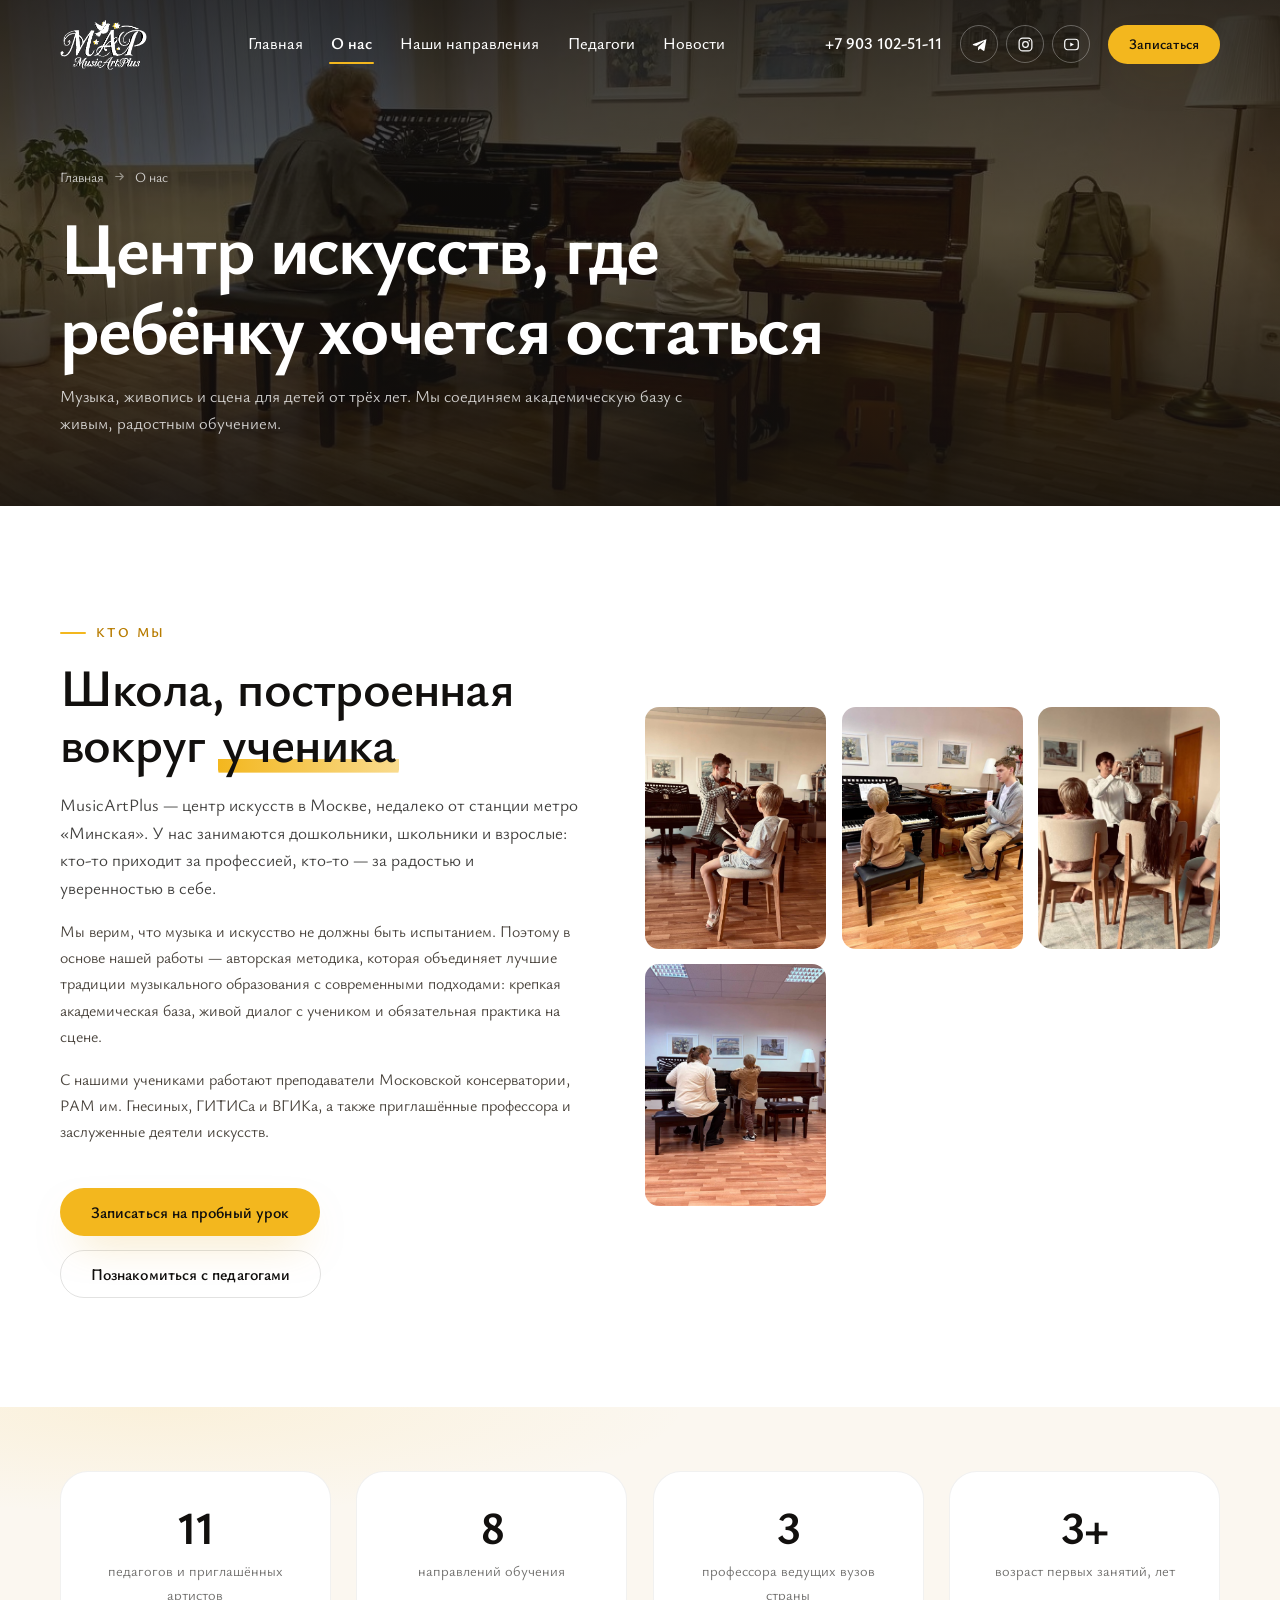
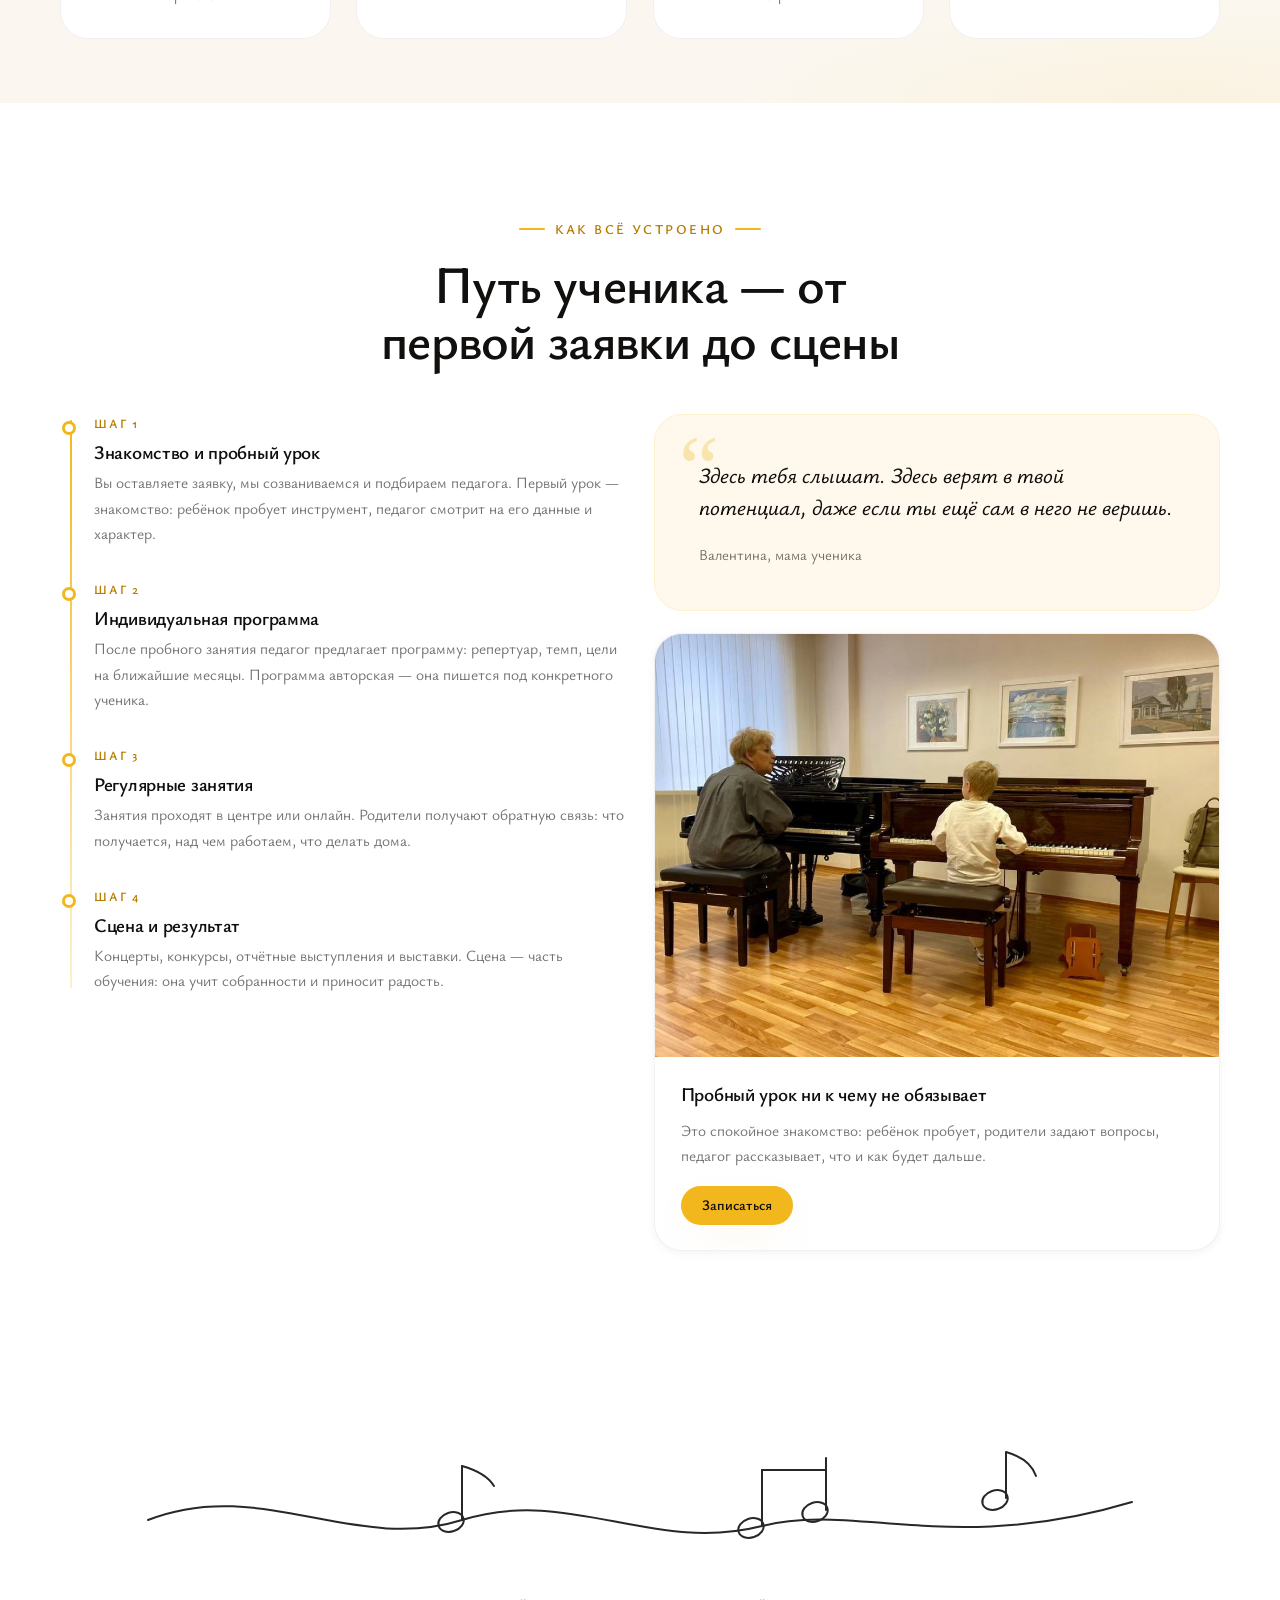
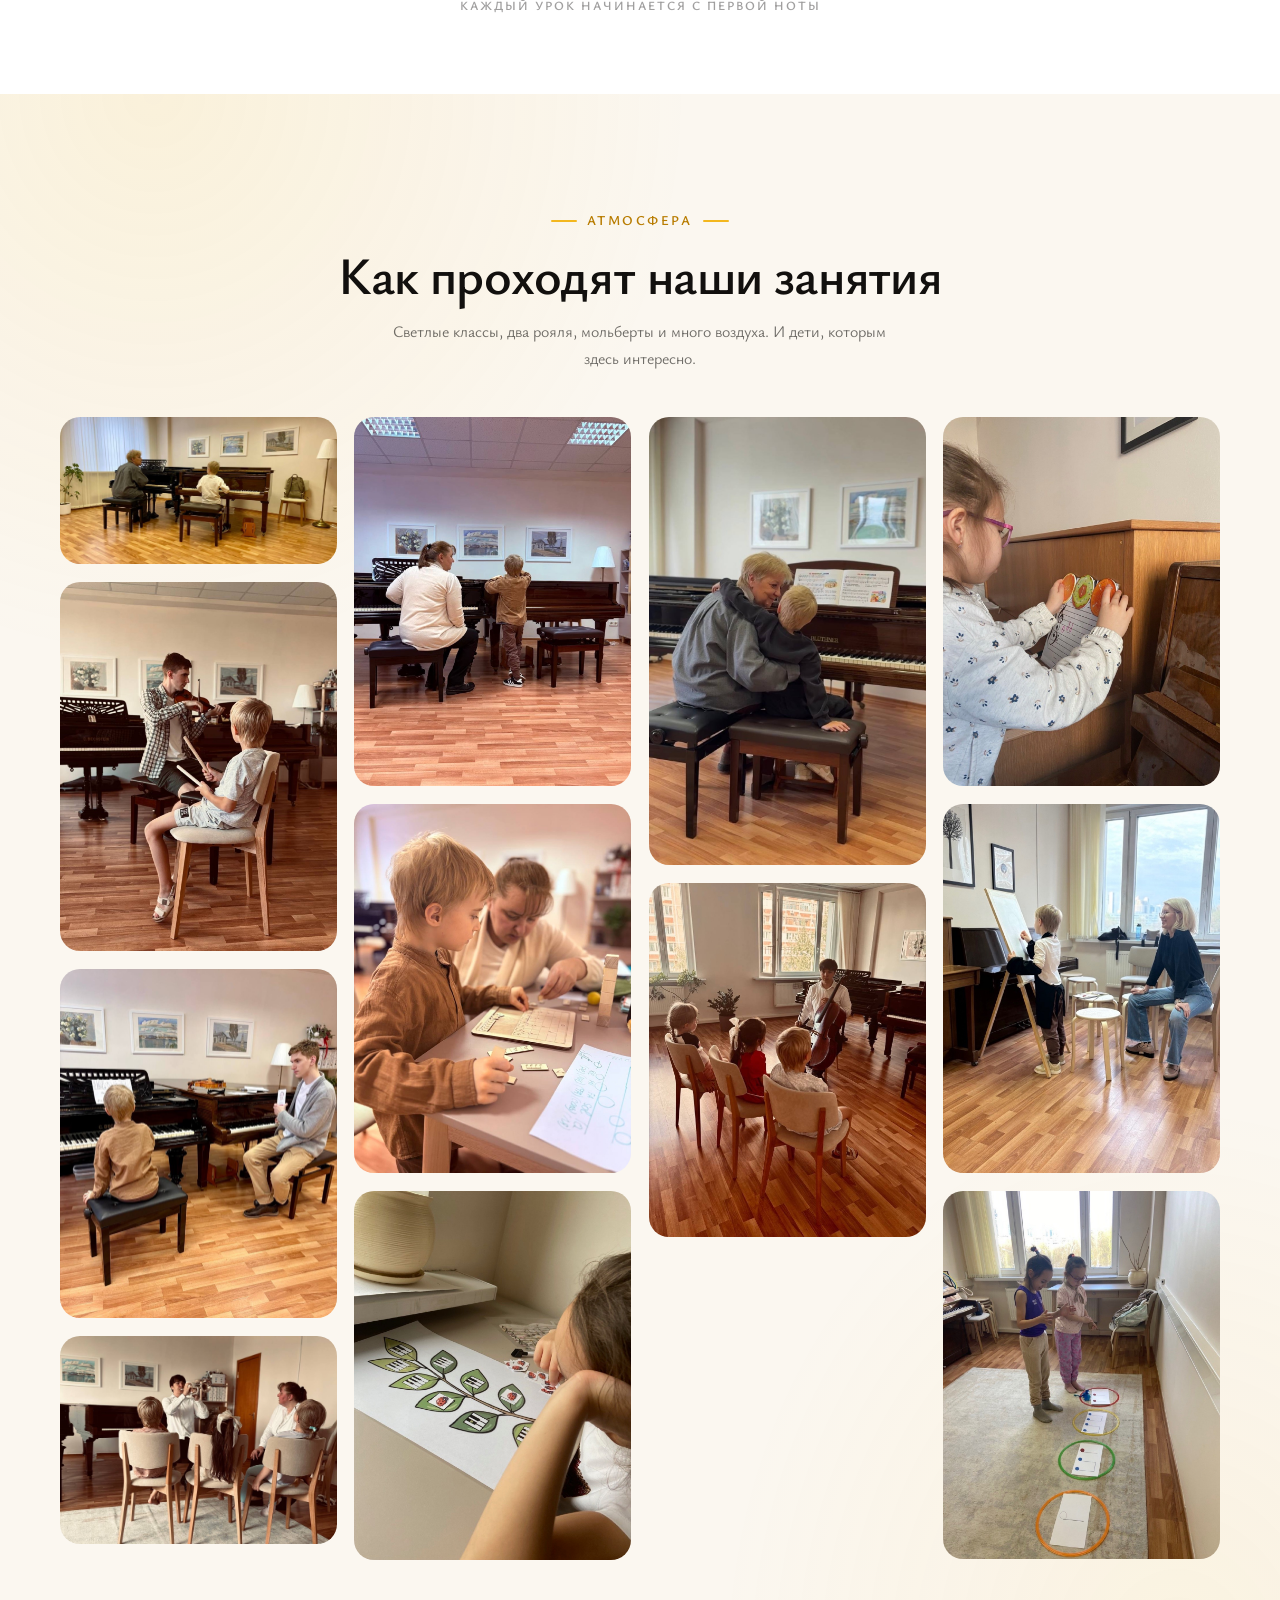
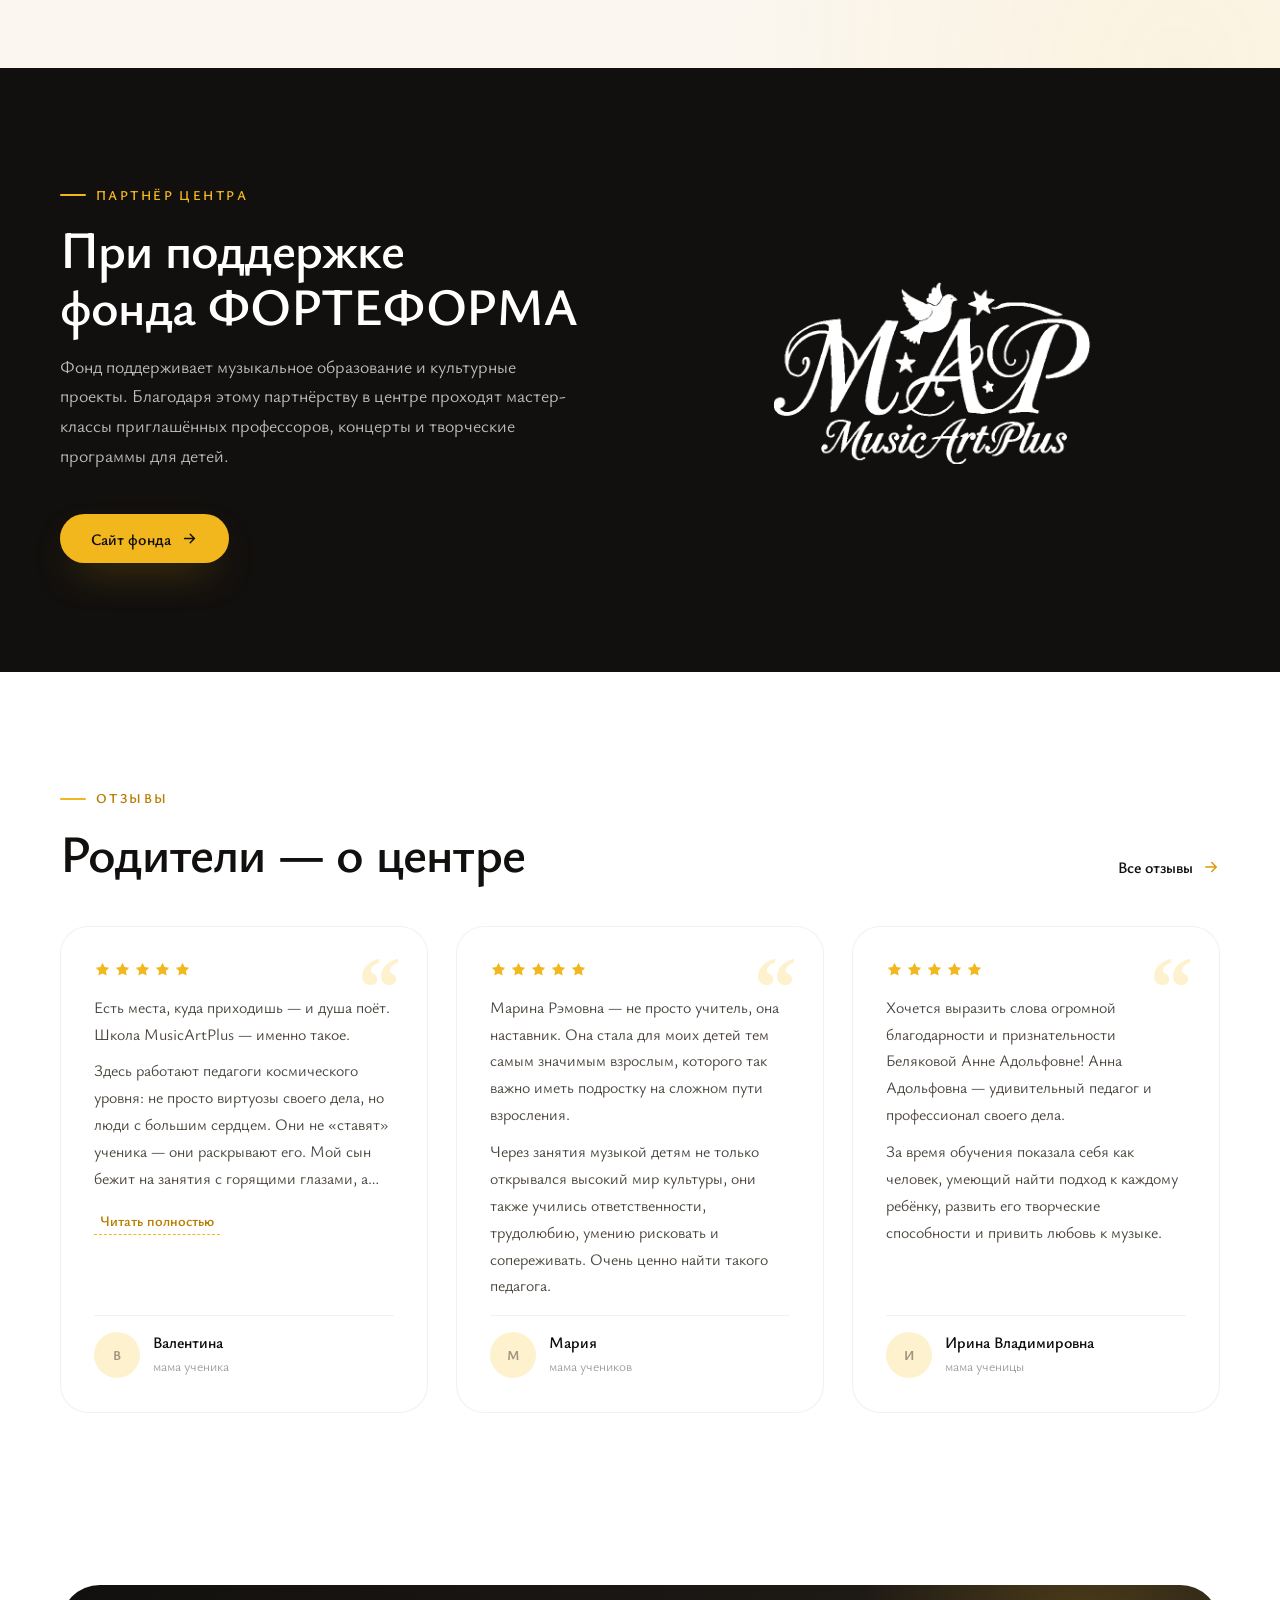
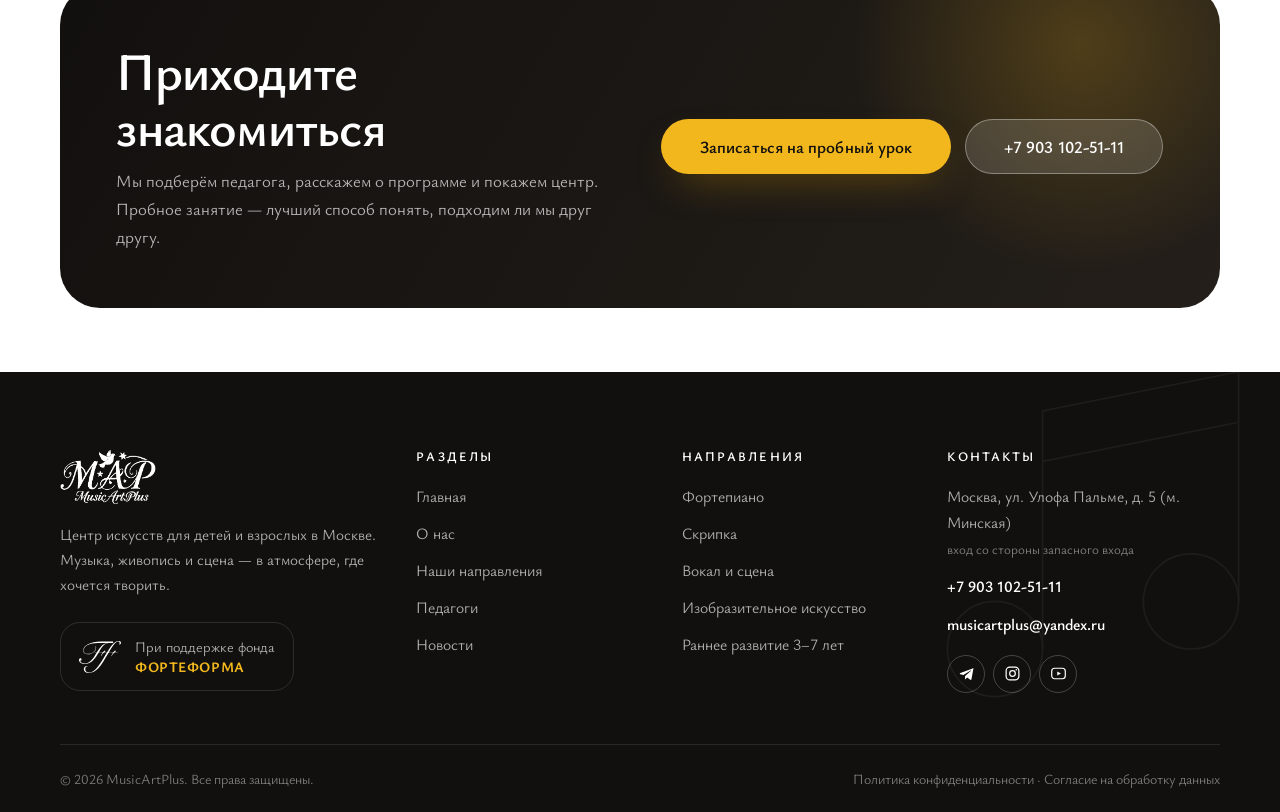
==== about.html @ 66430518 "Правки по замечаниям заказчика - телефон изменён на +7 903 102-51-11 - «школа» → «центр искусств» во" ====
<!DOCTYPE html>
<html lang="ru" class="no-js">
<head>
<script>document.documentElement.className="js"</script>
<meta charset="utf-8">
<meta name="viewport" content="width=device-width, initial-scale=1">
<title>О нас — центр искусств MusicArtPlus в Москве</title>
<meta name="description" content="О центре искусств MusicArtPlus: авторская методика, педагоги ведущих вузов, обучение музыке, живописи и актёрскому мастерству с 3 лет.">
<meta name="theme-color" content="#F3B71E">
<link rel="icon" href="assets/img/ui/favicon.png" type="image/png">
<meta property="og:type" content="website">
<meta property="og:title" content="О нас — центр искусств MusicArtPlus в Москве">
<meta property="og:description" content="О центре искусств MusicArtPlus: авторская методика, педагоги ведущих вузов, обучение музыке, живописи и актёрскому мастерству с 3 лет.">
<meta property="og:image" content="assets/img/ui/logo-color.png">
<meta property="og:locale" content="ru_RU">
<link rel="preconnect" href="https://fonts.googleapis.com">
<link rel="preconnect" href="https://fonts.gstatic.com" crossorigin>
<link href="https://fonts.googleapis.com/css2?family=Ysabeau:ital,wght@0,300..800;1,300..600&family=Ysabeau+SC:wght@500;600;700&display=swap" rel="stylesheet">
<link rel="stylesheet" href="assets/css/style.css">
</head>
<body data-page="about" data-hero="dark">
<div class="preloader" aria-hidden="true">
  <img src="assets/img/ui/logo-color.png" alt="">
  <span class="preloader__bar"></span>
</div>

<header class="header">
  <div class="container header__inner">
    <a class="logo" href="index.html" aria-label="MusicArtPlus — на главную">
      <img class="logo__dark" src="assets/img/ui/logo-color.png" alt="MusicArtPlus — центр искусств" width="176" height="103">
      <img class="logo__light" src="assets/img/ui/logo-white.png" alt="" aria-hidden="true" width="176" height="103">
    </a>
    <nav class="nav" aria-label="Основная навигация"><a class="nav__link" data-nav="home" href="index.html">Главная</a><a class="nav__link" data-nav="about" href="about.html">О нас</a><a class="nav__link" data-nav="directions" href="directions.html">Наши направления</a><a class="nav__link" data-nav="teachers" href="teachers.html">Педагоги</a><a class="nav__link" data-nav="news" href="news.html">Новости</a></nav>
    <div class="header__side">
      <a class="header__phone" href="tel:+79031025111">+7 903 102-51-11</a>
      <div class="socials "><a href="https://t.me/MusicArtPlus" target="_blank" rel="noopener" aria-label="Telegram"><svg viewBox="0 0 24 24" fill="currentColor" aria-hidden="true"><path d="M21.9 4.3 19 20.1c-.2 1-.8 1.2-1.6.8l-4.5-3.3-2.2 2.1c-.25.25-.45.45-.92.45l.33-4.66 8.3-7.5c.36-.32-.08-.5-.56-.18l-10.26 6.46-4.42-1.38c-.96-.3-.98-.96.2-1.42l17.28-6.66c.8-.3 1.5.18 1.24 1.5z"/></svg></a><a href="https://www.instagram.com/music_art_plus" target="_blank" rel="noopener" aria-label="Instagram"><svg viewBox="0 0 24 24" fill="none" stroke="currentColor" stroke-width="1.7" aria-hidden="true"><rect x="3" y="3" width="18" height="18" rx="5.2"/><circle cx="12" cy="12" r="4"/><circle cx="17.3" cy="6.7" r="1.15" fill="currentColor" stroke="none"/></svg></a><a href="https://rutube.ru/channel/76411207" target="_blank" rel="noopener" aria-label="Rutube"><svg viewBox="0 0 24 24" fill="none" stroke="currentColor" stroke-width="1.7" aria-hidden="true"><rect x="2.4" y="4.6" width="19.2" height="14.8" rx="4.2"/><path d="M10.2 9.1 15.4 12l-5.2 2.9z" fill="currentColor" stroke="none"/></svg></a></div>
      <a class="btn btn--gold btn--sm" data-crm="true" href="#">Записаться</a>
      <button class="burger" type="button" aria-label="Открыть меню" aria-expanded="false" aria-controls="mobile-menu">
        <span></span><span></span><span></span>
      </button>
    </div>
  </div>
</header>

<div class="mobile-menu" id="mobile-menu">
  <nav class="mobile-menu__nav" aria-label="Мобильная навигация"><a data-nav="home" href="index.html">Главная<svg viewBox="0 0 24 24" fill="none" stroke="currentColor" stroke-width="2" stroke-linecap="round" stroke-linejoin="round" aria-hidden="true"><path d="M5 12h14M13 6l6 6-6 6"/></svg></a><a data-nav="about" href="about.html">О нас<svg viewBox="0 0 24 24" fill="none" stroke="currentColor" stroke-width="2" stroke-linecap="round" stroke-linejoin="round" aria-hidden="true"><path d="M5 12h14M13 6l6 6-6 6"/></svg></a><a data-nav="directions" href="directions.html">Наши направления<svg viewBox="0 0 24 24" fill="none" stroke="currentColor" stroke-width="2" stroke-linecap="round" stroke-linejoin="round" aria-hidden="true"><path d="M5 12h14M13 6l6 6-6 6"/></svg></a><a data-nav="teachers" href="teachers.html">Педагоги<svg viewBox="0 0 24 24" fill="none" stroke="currentColor" stroke-width="2" stroke-linecap="round" stroke-linejoin="round" aria-hidden="true"><path d="M5 12h14M13 6l6 6-6 6"/></svg></a><a data-nav="news" href="news.html">Новости<svg viewBox="0 0 24 24" fill="none" stroke="currentColor" stroke-width="2" stroke-linecap="round" stroke-linejoin="round" aria-hidden="true"><path d="M5 12h14M13 6l6 6-6 6"/></svg></a></nav>
  <div class="mobile-menu__foot">
    <a class="btn btn--gold btn--block" data-crm="true" href="#">Записаться на пробный урок</a>
    <a class="header__phone" href="tel:+79031025111" style="font-size:22px;display:block">+7 903 102-51-11</a>
    <p class="muted" style="font-size:15px">Москва, ул. Улофа Пальме, д. 5 (м. Минская)</p>
    <div class="socials "><a href="https://t.me/MusicArtPlus" target="_blank" rel="noopener" aria-label="Telegram"><svg viewBox="0 0 24 24" fill="currentColor" aria-hidden="true"><path d="M21.9 4.3 19 20.1c-.2 1-.8 1.2-1.6.8l-4.5-3.3-2.2 2.1c-.25.25-.45.45-.92.45l.33-4.66 8.3-7.5c.36-.32-.08-.5-.56-.18l-10.26 6.46-4.42-1.38c-.96-.3-.98-.96.2-1.42l17.28-6.66c.8-.3 1.5.18 1.24 1.5z"/></svg></a><a href="https://www.instagram.com/music_art_plus" target="_blank" rel="noopener" aria-label="Instagram"><svg viewBox="0 0 24 24" fill="none" stroke="currentColor" stroke-width="1.7" aria-hidden="true"><rect x="3" y="3" width="18" height="18" rx="5.2"/><circle cx="12" cy="12" r="4"/><circle cx="17.3" cy="6.7" r="1.15" fill="currentColor" stroke="none"/></svg></a><a href="https://rutube.ru/channel/76411207" target="_blank" rel="noopener" aria-label="Rutube"><svg viewBox="0 0 24 24" fill="none" stroke="currentColor" stroke-width="1.7" aria-hidden="true"><rect x="2.4" y="4.6" width="19.2" height="14.8" rx="4.2"/><path d="M10.2 9.1 15.4 12l-5.2 2.9z" fill="currentColor" stroke="none"/></svg></a></div>
  </div>
</div>
<main><section class="page-hero page-hero--photo"><div class="page-hero__bg"><img src="assets/img/gallery/g07.jpg" alt="" loading="eager"></div><div class="container"><div class="page-hero__inner"><nav class="crumbs" aria-label="Хлебные крошки"><a href="index.html">Главная</a><svg viewBox="0 0 24 24" fill="none" stroke="currentColor" stroke-width="2" stroke-linecap="round" stroke-linejoin="round" aria-hidden="true"><path d="M5 12h14M13 6l6 6-6 6"/></svg><span>О нас</span></nav><h1>Центр искусств, где ребёнку хочется остаться</h1><p>Музыка, живопись и сцена для детей от трёх лет. Мы соединяем академическую базу с живым, радостным обучением.</p></div></div></section>

<section class="section">
  <div class="container">
    <div class="about-split">
      <div class="reveal reveal--left">
        <span class="eyebrow">Кто мы</span>
        <h2 class="h2">Школа, построенная вокруг <span class="brush">ученика</span></h2>
        <p class="lead" style="margin-top:20px">MusicArtPlus — центр искусств в Москве, недалеко от станции метро «Минская». У нас занимаются дошкольники, школьники и взрослые: кто-то приходит за профессией, кто-то — за радостью и уверенностью в себе.</p>
        <p style="margin-top:16px">Мы верим, что музыка и искусство не должны быть испытанием. Поэтому в основе нашей работы — авторская методика, которая объединяет лучшие традиции музыкального образования с современными подходами: крепкая академическая база, живой диалог с учеником и обязательная практика на сцене.</p>
        <p style="margin-top:16px">С нашими учениками работают преподаватели Московской консерватории, РАМ им. Гнесиных, ГИТИСа и ВГИКа, а также приглашённые профессора и заслуженные деятели искусств.</p>
        <div class="flex-center mt-l" style="justify-content:flex-start">
          <a class="btn btn--gold" data-crm="true" href="#">Записаться на пробный урок</a>
          <a class="btn btn--ghost" href="teachers.html">Познакомиться с педагогами</a>
        </div>
      </div>
      <div class="reveal reveal--right">
        <div class="gallery-strip"><figure><img src="assets/img/gallery/g11.jpg" alt="Занятия в MusicArtPlus" loading="lazy"></figure><figure><img src="assets/img/gallery/g02.jpg" alt="Занятия в MusicArtPlus" loading="lazy"></figure><figure><img src="assets/img/gallery/g15.jpg" alt="Занятия в MusicArtPlus" loading="lazy"></figure><figure><img src="assets/img/gallery/g04.jpg" alt="Занятия в MusicArtPlus" loading="lazy"></figure></div>
      </div>
    </div>
  </div>
</section>

<section class="section section--cream section--tight">
  <div class="container">
    <div class="stats"><div class="stat reveal" data-delay="0"><b>11</b><span class="stat__l">педагогов и приглашённых артистов</span></div><div class="stat reveal" data-delay="1"><b>8</b><span class="stat__l">направлений обучения</span></div><div class="stat reveal" data-delay="2"><b>3</b><span class="stat__l">профессора ведущих вузов страны</span></div><div class="stat reveal" data-delay="3"><b>3+</b><span class="stat__l">возраст первых занятий, лет</span></div></div>
  </div>
</section>

<section class="section">
  <div class="container">
    <div class="sec-head sec-head--center">
      <div class="sec-head__text">
        <span class="eyebrow">Как всё устроено</span>
        <h2 class="h2">Путь ученика — от первой заявки до сцены</h2>
      </div>
    </div>
    <div class="grid g-2" style="align-items:start">
      <div class="tl"><div class="tl__item reveal" data-delay="0"><div class="tl__year">Шаг 1</div><h4>Знакомство и пробный урок</h4><p>Вы оставляете заявку, мы созваниваемся и подбираем педагога. Первый урок — знакомство: ребёнок пробует инструмент, педагог смотрит на его данные и характер.</p></div><div class="tl__item reveal" data-delay="1"><div class="tl__year">Шаг 2</div><h4>Индивидуальная программа</h4><p>После пробного занятия педагог предлагает программу: репертуар, темп, цели на ближайшие месяцы. Программа авторская — она пишется под конкретного ученика.</p></div><div class="tl__item reveal" data-delay="2"><div class="tl__year">Шаг 3</div><h4>Регулярные занятия</h4><p>Занятия проходят в центре или онлайн. Родители получают обратную связь: что получается, над чем работаем, что делать дома.</p></div><div class="tl__item reveal" data-delay="3"><div class="tl__year">Шаг 4</div><h4>Сцена и результат</h4><p>Концерты, конкурсы, отчётные выступления и выставки. Сцена — часть обучения: она учит собранности и приносит радость.</p></div></div>
      <div class="reveal reveal--right">
        <div class="quote">
          <span class="quote__mark" aria-hidden="true">&ldquo;</span>
          <p>Здесь тебя слышат. Здесь верят в твой потенциал, даже если ты ещё сам в него не веришь.</p>
          <footer>Валентина, мама ученика</footer>
        </div>
        <div class="card" style="margin-top:22px">
          <div class="card__media" style="aspect-ratio:4/3">
            <img src="assets/img/gallery/g07.jpg" alt="Урок фортепиано" loading="lazy">
          </div>
          <div class="card__body">
            <h3 class="card__title">Пробный урок ни к чему не обязывает</h3>
            <p class="card__text">Это спокойное знакомство: ребёнок пробует, родители задают вопросы, педагог рассказывает, что и как будет дальше.</p>
            <div class="card__foot"><a class="btn btn--gold btn--sm" data-crm="true" href="#">Записаться</a></div>
          </div>
        </div>
      </div>
    </div>
  </div>
</section>


<div class="interlude">
  <div class="interlude__line draw draw--slow" aria-hidden="true">
    <svg viewBox="0 0 1000 140" preserveAspectRatio="xMidYMid meet">
      <path d="M8 84C120 40 214 118 322 84c108-34 190 34 300 6 92-24 190 30 370-24"/>
      <path d="M322 84V30"/>
      <ellipse cx="311" cy="86" rx="13" ry="9.5" transform="rotate(-18 311 86)"/>
      <path d="M322 30c14 4 26 10 32 20"/>
      <path d="M622 90V34"/>
      <ellipse cx="611" cy="92" rx="13" ry="9.5" transform="rotate(-18 611 92)"/>
      <path d="M686 74V22"/>
      <ellipse cx="675" cy="76" rx="13" ry="9.5" transform="rotate(-18 675 76)"/>
      <path d="M622 34h64"/>
      <path d="M866 62V16c14 4 26 12 30 24"/>
      <ellipse cx="855" cy="64" rx="13" ry="9.5" transform="rotate(-18 855 64)"/>
    </svg>
  </div>
  <p class="interlude__caption">каждый урок начинается с первой ноты</p>
</div>


<section class="section section--cream">
  <div class="container">
    <div class="sec-head sec-head--center">
      <div class="sec-head__text">
        <span class="eyebrow">Атмосфера</span>
        <h2 class="h2">Как проходят наши занятия</h2>
        <p class="sec-head__desc">Светлые классы, два рояля, мольберты и много воздуха. И дети, которым здесь интересно.</p>
      </div>
    </div>
    <div class="reveal"><div class="gallery"><figure><img src="assets/img/gallery/g07.jpg" alt="Занятия в MusicArtPlus" loading="lazy"></figure><figure><img src="assets/img/gallery/g11.jpg" alt="Занятия в MusicArtPlus" loading="lazy"></figure><figure><img src="assets/img/gallery/g02.jpg" alt="Занятия в MusicArtPlus" loading="lazy"></figure><figure><img src="assets/img/gallery/g15.jpg" alt="Занятия в MusicArtPlus" loading="lazy"></figure><figure><img src="assets/img/gallery/g04.jpg" alt="Занятия в MusicArtPlus" loading="lazy"></figure><figure><img src="assets/img/gallery/g03.jpg" alt="Занятия в MusicArtPlus" loading="lazy"></figure><figure><img src="assets/img/gallery/g09.jpg" alt="Занятия в MusicArtPlus" loading="lazy"></figure><figure><img src="assets/img/gallery/g01.jpg" alt="Занятия в MusicArtPlus" loading="lazy"></figure><figure><img src="assets/img/gallery/g12.jpg" alt="Занятия в MusicArtPlus" loading="lazy"></figure><figure><img src="assets/img/gallery/g14.jpg" alt="Занятия в MusicArtPlus" loading="lazy"></figure><figure><img src="assets/img/gallery/g17.jpg" alt="Занятия в MusicArtPlus" loading="lazy"></figure><figure><img src="assets/img/gallery/g19.jpg" alt="Занятия в MusicArtPlus" loading="lazy"></figure></div></div>
  </div>
</section>

<section class="section section--ink">
  <div class="container">
    <div class="about-split">
      <div class="reveal reveal--left">
        <span class="eyebrow" style="color:var(--gold)">Партнёр центра</span>
        <h2 class="h2">При поддержке фонда ФОРТЕФОРМА</h2>
        <p style="margin-top:18px;font-size:18px;line-height:1.65">Фонд поддерживает музыкальное образование и культурные проекты. Благодаря этому партнёрству в центре проходят мастер-классы приглашённых профессоров, концерты и творческие программы для детей.</p>
        <div class="flex-center mt-l" style="justify-content:flex-start">
          <a class="btn btn--gold" href="https://forteforma.ru/" target="_blank" rel="noopener">Сайт фонда<svg class="btn__ico" viewBox="0 0 24 24" fill="none" stroke="currentColor" stroke-width="2" stroke-linecap="round" stroke-linejoin="round" aria-hidden="true"><path d="M5 12h14M13 6l6 6-6 6"/></svg></a>
        </div>
      </div>
      <div class="reveal reveal--right" style="display:grid;place-items:center">
        <img src="assets/img/ui/logo-white.png" alt="MusicArtPlus" style="max-width:320px;width:70%" loading="lazy">
      </div>
    </div>
  </div>
</section>

<section class="section">
  <div class="container">
    <div class="sec-head">
      <div class="sec-head__text">
        <span class="eyebrow">Отзывы</span>
        <h2 class="h2">Родители — о центре</h2>
      </div>
      <a class="link-arrow" href="teachers.html">Все отзывы<svg viewBox="0 0 24 24" fill="none" stroke="currentColor" stroke-width="2" stroke-linecap="round" stroke-linejoin="round" aria-hidden="true"><path d="M5 12h14M13 6l6 6-6 6"/></svg></a>
    </div>
    <div class="grid g-3"><article class="review reveal review--clamped" data-delay="0"><span class="review__quote" aria-hidden="true">&ldquo;</span><div class="review__stars" aria-label="Оценка 5 из 5"><svg viewBox="0 0 24 24" aria-hidden="true"><path d="M12 2.6l2.92 6.02 6.58.92-4.78 4.6 1.16 6.5L12 17.5l-5.88 3.14 1.16-6.5-4.78-4.6 6.58-.92z"/></svg><svg viewBox="0 0 24 24" aria-hidden="true"><path d="M12 2.6l2.92 6.02 6.58.92-4.78 4.6 1.16 6.5L12 17.5l-5.88 3.14 1.16-6.5-4.78-4.6 6.58-.92z"/></svg><svg viewBox="0 0 24 24" aria-hidden="true"><path d="M12 2.6l2.92 6.02 6.58.92-4.78 4.6 1.16 6.5L12 17.5l-5.88 3.14 1.16-6.5-4.78-4.6 6.58-.92z"/></svg><svg viewBox="0 0 24 24" aria-hidden="true"><path d="M12 2.6l2.92 6.02 6.58.92-4.78 4.6 1.16 6.5L12 17.5l-5.88 3.14 1.16-6.5-4.78-4.6 6.58-.92z"/></svg><svg viewBox="0 0 24 24" aria-hidden="true"><path d="M12 2.6l2.92 6.02 6.58.92-4.78 4.6 1.16 6.5L12 17.5l-5.88 3.14 1.16-6.5-4.78-4.6 6.58-.92z"/></svg></div><div class="review__text"><p>Есть места, куда приходишь — и душа поёт. Школа MusicArtPlus — именно такое.</p><p>Здесь работают педагоги космического уровня: не просто виртуозы своего дела, но люди с большим сердцем. Они не «ставят» ученика — они раскрывают его. Мой сын бежит на занятия с горящими глазами, а возвращается — с новой искрой во взгляде.</p><p>Это настоящая школа мечты. Где каждый ребёнок находит свою мелодию и гармонию с собой, а каждый родитель обретает спокойствие: «Мой ребёнок в надёжных руках». Спасибо вам за ваш труд!</p></div><button class="review__more" type="button">Читать полностью</button><div class="review__author"><span class="review__ava">В</span><div><b>Валентина</b><span>мама ученика</span></div></div></article><article class="review reveal" data-delay="1"><span class="review__quote" aria-hidden="true">&ldquo;</span><div class="review__stars" aria-label="Оценка 5 из 5"><svg viewBox="0 0 24 24" aria-hidden="true"><path d="M12 2.6l2.92 6.02 6.58.92-4.78 4.6 1.16 6.5L12 17.5l-5.88 3.14 1.16-6.5-4.78-4.6 6.58-.92z"/></svg><svg viewBox="0 0 24 24" aria-hidden="true"><path d="M12 2.6l2.92 6.02 6.58.92-4.78 4.6 1.16 6.5L12 17.5l-5.88 3.14 1.16-6.5-4.78-4.6 6.58-.92z"/></svg><svg viewBox="0 0 24 24" aria-hidden="true"><path d="M12 2.6l2.92 6.02 6.58.92-4.78 4.6 1.16 6.5L12 17.5l-5.88 3.14 1.16-6.5-4.78-4.6 6.58-.92z"/></svg><svg viewBox="0 0 24 24" aria-hidden="true"><path d="M12 2.6l2.92 6.02 6.58.92-4.78 4.6 1.16 6.5L12 17.5l-5.88 3.14 1.16-6.5-4.78-4.6 6.58-.92z"/></svg><svg viewBox="0 0 24 24" aria-hidden="true"><path d="M12 2.6l2.92 6.02 6.58.92-4.78 4.6 1.16 6.5L12 17.5l-5.88 3.14 1.16-6.5-4.78-4.6 6.58-.92z"/></svg></div><div class="review__text"><p>Марина Рэмовна — не просто учитель, она наставник. Она стала для моих детей тем самым значимым взрослым, которого так важно иметь подростку на сложном пути взросления.</p><p>Через занятия музыкой детям не только открывался высокий мир культуры, они также учились ответственности, трудолюбию, умению рисковать и сопереживать. Очень ценно найти такого педагога.</p></div><div class="review__author"><span class="review__ava">М</span><div><b>Мария</b><span>мама учеников</span></div></div></article><article class="review reveal" data-delay="2"><span class="review__quote" aria-hidden="true">&ldquo;</span><div class="review__stars" aria-label="Оценка 5 из 5"><svg viewBox="0 0 24 24" aria-hidden="true"><path d="M12 2.6l2.92 6.02 6.58.92-4.78 4.6 1.16 6.5L12 17.5l-5.88 3.14 1.16-6.5-4.78-4.6 6.58-.92z"/></svg><svg viewBox="0 0 24 24" aria-hidden="true"><path d="M12 2.6l2.92 6.02 6.58.92-4.78 4.6 1.16 6.5L12 17.5l-5.88 3.14 1.16-6.5-4.78-4.6 6.58-.92z"/></svg><svg viewBox="0 0 24 24" aria-hidden="true"><path d="M12 2.6l2.92 6.02 6.58.92-4.78 4.6 1.16 6.5L12 17.5l-5.88 3.14 1.16-6.5-4.78-4.6 6.58-.92z"/></svg><svg viewBox="0 0 24 24" aria-hidden="true"><path d="M12 2.6l2.92 6.02 6.58.92-4.78 4.6 1.16 6.5L12 17.5l-5.88 3.14 1.16-6.5-4.78-4.6 6.58-.92z"/></svg><svg viewBox="0 0 24 24" aria-hidden="true"><path d="M12 2.6l2.92 6.02 6.58.92-4.78 4.6 1.16 6.5L12 17.5l-5.88 3.14 1.16-6.5-4.78-4.6 6.58-.92z"/></svg></div><div class="review__text"><p>Хочется выразить слова огромной благодарности и признательности Беляковой Анне Адольфовне! Анна Адольфовна — удивительный педагог и профессионал своего дела.</p><p>За время обучения показала себя как человек, умеющий найти подход к каждому ребёнку, развить его творческие способности и привить любовь к музыке.</p></div><div class="review__author"><span class="review__ava">И</span><div><b>Ирина Владимировна</b><span>мама ученицы</span></div></div></article></div>
  </div>
</section>


<section class="section section--tight">
  <div class="container">
    <div class="cta-band reveal reveal--scale">
      <span class="cta-band__glow" aria-hidden="true"></span>
      <div>
        <h2 class="h2">Приходите знакомиться</h2>
        <p>Мы подберём педагога, расскажем о программе и покажем центр. Пробное занятие — лучший способ понять, подходим ли мы друг другу.</p>
      </div>
      <div class="cta-band__actions">
        <a class="btn btn--gold btn--lg" data-crm="true" href="#">Записаться на пробный урок</a>
        <a class="btn btn--light btn--lg" href="tel:+79031025111">+7 903 102-51-11</a>
      </div>
    </div>
  </div>
</section></main>
<footer class="footer">
  <div class="footer__deco" aria-hidden="true">
    <svg viewBox="0 0 300 300"><circle cx="60" cy="230" r="34"/><circle cx="200" cy="196" r="34"/><path d="M94 230V60l140-28v164"/><path d="M94 96l140-28"/></svg>
  </div>
  <div class="container">
    <div class="footer__grid">
      <div>
        <img class="footer__logo" src="assets/img/ui/logo-white.png" alt="MusicArtPlus" width="176" height="103">
        <p>Центр искусств для детей и взрослых в Москве. Музыка, живопись и сцена — в атмосфере, где хочется творить.</p>
        <a class="footer__fund" href="https://forteforma.ru/" target="_blank" rel="noopener">
          <img src="assets/img/ui/forteforma.svg" alt="Фонд ФОРТЕФОРМА" width="45" height="34">
          <span>При поддержке фонда <b>ФОРТЕФОРМА</b></span>
        </a>
      </div>
      <div>
        <h4>Разделы</h4>
        <div class="footer__links">
          <a href="index.html">Главная</a>
          <a href="about.html">О нас</a>
          <a href="directions.html">Наши направления</a>
          <a href="teachers.html">Педагоги</a>
          <a href="news.html">Новости</a>
        </div>
      </div>
      <div>
        <h4>Направления</h4>
        <div class="footer__links">
          <a href="directions.html#dir-piano">Фортепиано</a>
          <a href="directions.html#dir-violin">Скрипка</a>
          <a href="directions.html#dir-vocal">Вокал и сцена</a>
          <a href="directions.html#dir-art">Изобразительное искусство</a>
          <a href="directions.html#dir-early">Раннее развитие 3–7 лет</a>
        </div>
      </div>
      <div>
        <h4>Контакты</h4>
        <div class="footer__contact">
          <span>Москва, ул. Улофа Пальме, д. 5 (м. Минская)<br><small style="opacity:.7">вход со стороны запасного входа</small></span>
          <a href="tel:+79031025111">+7 903 102-51-11</a>
          <a href="mailto:musicartplus@yandex.ru">musicartplus@yandex.ru</a>
        </div>
        <div style="margin-top:18px"><div class="socials socials--footer"><a href="https://t.me/MusicArtPlus" target="_blank" rel="noopener" aria-label="Telegram"><svg viewBox="0 0 24 24" fill="currentColor" aria-hidden="true"><path d="M21.9 4.3 19 20.1c-.2 1-.8 1.2-1.6.8l-4.5-3.3-2.2 2.1c-.25.25-.45.45-.92.45l.33-4.66 8.3-7.5c.36-.32-.08-.5-.56-.18l-10.26 6.46-4.42-1.38c-.96-.3-.98-.96.2-1.42l17.28-6.66c.8-.3 1.5.18 1.24 1.5z"/></svg></a><a href="https://www.instagram.com/music_art_plus" target="_blank" rel="noopener" aria-label="Instagram"><svg viewBox="0 0 24 24" fill="none" stroke="currentColor" stroke-width="1.7" aria-hidden="true"><rect x="3" y="3" width="18" height="18" rx="5.2"/><circle cx="12" cy="12" r="4"/><circle cx="17.3" cy="6.7" r="1.15" fill="currentColor" stroke="none"/></svg></a><a href="https://rutube.ru/channel/76411207" target="_blank" rel="noopener" aria-label="Rutube"><svg viewBox="0 0 24 24" fill="none" stroke="currentColor" stroke-width="1.7" aria-hidden="true"><rect x="2.4" y="4.6" width="19.2" height="14.8" rx="4.2"/><path d="M10.2 9.1 15.4 12l-5.2 2.9z" fill="currentColor" stroke="none"/></svg></a></div></div>
      </div>
    </div>
    <div class="footer__bottom">
      <span>© <span data-year>2026</span> MusicArtPlus. Все права защищены.</span>
      <span><a href="#">Политика конфиденциальности</a> · <a href="#">Согласие на обработку данных</a></span>
    </div>
  </div>
</footer>

<a class="btn btn--gold fab" data-crm="true" href="#">Записаться на пробный урок</a>

<div class="modal" id="booking-modal" role="dialog" aria-modal="true" aria-labelledby="bk-title">
  <div class="modal__backdrop"></div>
  <div class="modal__box modal__box--form">
    <button class="modal__close" type="button" data-close aria-label="Закрыть"><svg viewBox="0 0 24 24" fill="none" stroke="currentColor" stroke-width="2" stroke-linecap="round" aria-hidden="true"><path d="M5 5l14 14M19 5L5 19"/></svg></button>
    <div class="bk">
      <aside class="bk__aside">
        <img src="assets/img/ui/logo-color.png" alt="MusicArtPlus">
        <h4>Первый урок — чтобы просто попробовать</h4>
        <p>Знакомство с педагогом и инструментом. Ни к чему не обязывает.</p>
        <ul class="about-list">
          <li><span class="tick"><svg viewBox="0 0 24 24" aria-hidden="true"><path d="M4 12.6l5.2 5.2L20 6.6"/></svg></span><span>Подберём педагога под возраст и характер</span></li>
          <li><span class="tick"><svg viewBox="0 0 24 24" aria-hidden="true"><path d="M4 12.6l5.2 5.2L20 6.6"/></svg></span><span>Заниматься можно на инструментах центра</span></li>
          <li><span class="tick"><svg viewBox="0 0 24 24" aria-hidden="true"><path d="M4 12.6l5.2 5.2L20 6.6"/></svg></span><span>Очно у метро Минская или онлайн</span></li>
        </ul>
        <div class="bk__phone">
          <span>Или позвоните</span>
          <a href="tel:+79031025111">+7 903 102-51-11</a>
        </div>
      </aside>
      <div class="bk__main">
        <h3 class="bk__title" id="bk-title">Записаться на пробный урок</h3>
        <p class="bk__sub">Заполните два поля — остальное уточним по телефону.</p>

        <div class="bk__ctx" data-bk-ctx>
          <img alt="" data-bk-photo>
          <div><span data-bk-label>Педагог</span><b data-bk-name></b></div>
        </div>

        <form class="form" data-form id="form-booking" novalidate>
          <input type="hidden" name="teacher" data-bk-input>
          <div class="field">
            <label for="bk-name">Как вас зовут</label>
            <input id="bk-name" name="name" type="text" placeholder="Имя" required autocomplete="name">
            <span class="field__err">Пожалуйста, укажите имя</span>
          </div>
          <div class="field">
            <label for="bk-tel">Телефон</label>
            <input id="bk-tel" name="phone" type="tel" placeholder="+7 (___) ___-__-__" required autocomplete="tel">
            <span class="field__err">Укажите телефон полностью</span>
          </div>
          <div class="field">
            <label for="bk-dir">Направление</label>
            <select id="bk-dir" name="direction" data-bk-dir><option value="Фортепиано">Фортепиано</option><option value="Скрипка">Скрипка</option><option value="Труба и духовые">Труба и духовые</option><option value="Вокал и сценическая речь">Вокал и сценическая речь</option><option value="Актёрское мастерство">Актёрское мастерство</option><option value="Изобразительное искусство">Изобразительное искусство</option><option value="Сольфеджио и теория музыки">Сольфеджио и теория музыки</option><option value="Раннее музыкальное развитие (3–7 лет)">Раннее музыкальное развитие (3–7 лет)</option><option value="Подготовка к поступлению">Подготовка к поступлению</option><option value="Ещё не выбрали — подскажите">Ещё не выбрали — подскажите</option></select>
          </div>
          <label class="check">
            <input type="checkbox" required>
            <span>Я согласен(-на) на обработку персональных данных и принимаю <a href="#">политику конфиденциальности</a></span>
          </label>
          <button class="btn btn--gold btn--block btn--lg" type="submit" data-label="Отправить заявку">Отправить заявку</button>
          <div class="form__ok">Спасибо! Заявка принята — мы перезвоним в ближайшее рабочее время.</div>
          <p class="form__note">Или выберите время сами в системе «Мой класс» —
            <a data-bk-crm href="#" target="_blank" rel="noopener" style="color:var(--gold-dark);font-weight:600">открыть расписание</a></p>
        </form>
      </div>
    </div>
  </div>
</div>

<div class="modal" id="teacher-modal" role="dialog" aria-modal="true" aria-label="Карточка педагога">
  <div class="modal__backdrop"></div>
  <div class="modal__box">
    <button class="modal__close" type="button" data-close aria-label="Закрыть"><svg viewBox="0 0 24 24" fill="none" stroke="currentColor" stroke-width="2" stroke-linecap="round" aria-hidden="true"><path d="M5 5l14 14M19 5L5 19"/></svg></button>
    <div data-teacher-slot></div>
  </div>
</div>

<div class="modal" id="video-modal" role="dialog" aria-modal="true" aria-label="Видео">
  <div class="modal__backdrop"></div>
  <div class="modal__box modal__box--video">
    <button class="modal__close" type="button" data-close aria-label="Закрыть"><svg viewBox="0 0 24 24" fill="none" stroke="currentColor" stroke-width="2" stroke-linecap="round" aria-hidden="true"><path d="M5 5l14 14M19 5L5 19"/></svg></button>
    <div class="modal__video"></div>
    <div class="v-foot" style="display:none"></div>
  </div>
</div>

<script src="assets/js/main.js" defer></script>
</body>
</html>
---- assets/css/style.css ----
/* ============================================================
   MusicArtPlus — основной стиль
   Палитра: белое пространство + рассветный жёлтый + дозированный чёрный
   Шрифт: Ysabeau
   ============================================================ */

/* ---------- 1. Переменные ---------- */
:root{
  /* цвет */
  --white:#ffffff;
  --cream:#FBF7F0;
  --cream-2:#F6F1E8;
  --ink:#12100E;
  --ink-80:rgba(18,16,14,.80);
  --ink-60:rgba(18,16,14,.60);
  --ink-40:rgba(18,16,14,.40);
  --ink-12:rgba(18,16,14,.12);
  --ink-06:rgba(18,16,14,.06);
  --body:#4A443D;

  --gold:#F3B71E;          /* солнце на рассвете */
  --gold-deep:#DC9A05;
  --gold-dark:#B87C00;
  --gold-soft:#FDF1CE;
  --gold-mist:#FEF9EC;

  /* типографика */
  --font:"Ysabeau","Segoe UI",system-ui,-apple-system,sans-serif;
  --font-sc:"Ysabeau SC","Ysabeau",system-ui,sans-serif;

  /* сетка */
  --container:1240px;
  --gutter:clamp(20px,4vw,40px);
  --section-y:clamp(64px,8.5vw,124px);

  /* форма */
  --r-xs:10px;
  --r-sm:14px;
  --r-md:20px;
  --r-lg:28px;
  --r-xl:40px;

  /* тень */
  --sh-1:0 2px 10px rgba(18,16,14,.05);
  --sh-2:0 14px 40px -18px rgba(18,16,14,.22);
  --sh-3:0 30px 70px -30px rgba(18,16,14,.30);
  --sh-gold:0 18px 40px -18px rgba(220,154,5,.55);

  /* движение */
  --e:cubic-bezier(.22,.61,.36,1);
  --e-out:cubic-bezier(.16,1,.3,1);

  --header-h:88px;
}

/* ---------- 2. Сброс ---------- */
*,*::before,*::after{box-sizing:border-box}
*{
  -webkit-font-feature-settings:"lnum";
  -moz-font-feature-settings:"lnum";
  font-feature-settings:"lnum";
}
html{-webkit-text-size-adjust:100%;overflow-x:hidden;scroll-behavior:smooth;scroll-padding-top:calc(var(--header-h) + 16px)}
body{
  margin:0;
  font-family:var(--font);
  font-size:clamp(16px,1.05vw,17.5px);
  line-height:1.65;
  font-weight:400;
  color:var(--body);
  background:var(--white);
  -webkit-font-smoothing:antialiased;
  overflow-x:hidden;
}
img,svg,video{max-width:100%;display:block}
img,video{height:auto}
a{color:inherit;text-decoration:none}
button{font:inherit;color:inherit;background:none;border:0;cursor:pointer}
input,textarea,select{font:inherit;color:inherit}
ul,ol{margin:0;padding:0;list-style:none}
h1,h2,h3,h4,h5,p,figure,blockquote{margin:0}
:focus-visible{outline:2px solid var(--gold-deep);outline-offset:3px;border-radius:4px}
::selection{background:var(--gold);color:var(--ink)}

/* ---------- 3. Типографика ---------- */
h1,h2,h3,h4,.h1,.h2,.h3,.h4{
  font-family:var(--font);
  color:var(--ink);
  font-weight:600;
  line-height:1.08;
  letter-spacing:-.015em;
}
.h1,h1,.h2,h2,.h3,h3,.h4,h4{text-wrap:balance}
.lead,.sec-head__desc,.card__text,.teacher__desc{text-wrap:pretty}
.h1,h1{font-size:clamp(38px,6.2vw,74px);font-weight:700;letter-spacing:-.028em}
.h2,h2{font-size:clamp(30px,4.1vw,54px)}
.h3,h3{font-size:clamp(22px,2.3vw,30px);line-height:1.18}
.h4,h4{font-size:clamp(18px,1.5vw,21px);line-height:1.25}
.lead{font-size:clamp(17px,1.35vw,20px);line-height:1.6;color:var(--ink-80)}
.muted{color:var(--ink-60)}
strong,b{font-weight:600;color:var(--ink)}
.gold-text{color:var(--gold-deep)}

/* подчёркивание «росчерком» */
/* акцентная фраза: золотой цвет и тонкое подчёркивание, без маркера */
.accent{
  color:var(--gold-dark);
  text-decoration:underline;
  text-decoration-color:rgba(243,183,30,.55);
  text-decoration-thickness:2px;
  text-underline-offset:.16em;
  text-decoration-skip-ink:auto;
}
/* старый маркер оставлен для внутренних страниц */
.brush{
  display:inline;
  background-image:linear-gradient(90deg,var(--gold) 0%,rgba(243,183,30,.5) 100%);
  background-repeat:no-repeat;background-position:0 92%;
  padding-inline:.08em;border-radius:.14em;background-size:100% .26em;
  -webkit-box-decoration-break:clone;box-decoration-break:clone;
  transition:background-size .9s var(--e-out) .15s;
}
.js .brush{background-size:0 .26em}
.is-visible .brush,.brush.is-visible{background-size:100% .26em}

/* ---------- 4. Раскладка ---------- */
.container{width:100%;max-width:var(--container);margin-inline:auto;padding-inline:var(--gutter)}
.container--wide{max-width:1420px}
.container--narrow{max-width:880px}
.section{padding-block:var(--section-y);position:relative;overflow:hidden}
.section--cream{background:var(--cream)}
.section--mist{background:var(--gold-mist)}
.section--tight{padding-block:clamp(46px,5vw,72px)}
.section--ink{background:var(--ink);color:rgba(255,255,255,.72)}
.section--ink h2,.section--ink h3,.section--ink .h2,.section--ink .h3{color:#fff}
.section--ink strong,.section--ink b,.cta-band strong,.cta-band b,
.hero strong,.hero b,.page-hero--photo strong,.page-hero--photo b{color:#fff}

.grid{display:grid;gap:clamp(18px,2.2vw,30px)}
.g-2{grid-template-columns:repeat(2,1fr)}
.g-3{grid-template-columns:repeat(3,1fr)}
.g-4{grid-template-columns:repeat(4,1fr)}

/* шапка секции */
.sec-head{display:flex;align-items:flex-end;justify-content:space-between;gap:32px;margin-bottom:clamp(30px,3.6vw,54px)}
.sec-head__text{max-width:660px}
.sec-head--center{flex-direction:column;align-items:center;text-align:center}
.sec-head--center .sec-head__text{max-width:720px}

.eyebrow{
  display:inline-flex;align-items:center;gap:10px;
  font-family:var(--font-sc);font-size:13.5px;font-weight:600;
  letter-spacing:.18em;text-transform:uppercase;color:var(--gold-dark);
  margin-bottom:14px;
}
.eyebrow::before{content:"";width:26px;height:2px;background:var(--gold);border-radius:2px}
.sec-head--center .eyebrow::after{content:"";width:26px;height:2px;background:var(--gold);border-radius:2px}
.sec-head__desc{margin-top:16px;font-size:clamp(16px,1.2vw,18.5px);color:var(--ink-60);max-width:600px}
.sec-head--center .sec-head__desc{margin-inline:auto}

/* ---------- 5. Кнопки ---------- */
.btn{
  --btn-bg:var(--gold);--btn-fg:var(--ink);
  position:relative;display:inline-flex;align-items:center;justify-content:center;gap:10px;
  padding:15px 30px;border-radius:100px;
  font-weight:600;font-size:16px;letter-spacing:.005em;line-height:1;
  background:var(--btn-bg);color:var(--btn-fg);
  border:1.5px solid transparent;
  transition:transform .35s var(--e),box-shadow .35s var(--e),background .3s var(--e),color .3s var(--e),border-color .3s var(--e);
  will-change:transform;white-space:nowrap;
}
.btn:hover{transform:translateY(-2px)}
.btn:active{transform:translateY(0)}
.btn--gold{box-shadow:var(--sh-gold)}
.btn--gold:hover{background:var(--gold-deep);box-shadow:0 22px 46px -18px rgba(220,154,5,.7)}
.btn--dark{background:var(--ink);color:#fff;box-shadow:var(--sh-2)}
.btn--dark:hover{background:#2a2521}
.btn--ghost{background:transparent;color:var(--ink);border-color:var(--ink-12)}
.btn--ghost:hover{border-color:var(--ink);background:transparent}
.btn--light{background:rgba(255,255,255,.14);color:#fff;border-color:rgba(255,255,255,.35);backdrop-filter:blur(6px)}
.btn--light:hover{background:#fff;color:var(--ink);border-color:#fff}
.btn--sm{padding:11px 20px;font-size:14.5px}
.btn--lg{padding:18px 38px;font-size:17px}
.btn--block{display:flex;width:100%}
.btn__ico{width:17px;height:17px;flex:none}

/* текстовая ссылка со стрелкой */
.link-arrow{
  display:inline-flex;align-items:center;gap:9px;font-weight:600;color:var(--ink);
  font-size:16px;
}
.link-arrow svg{width:18px;height:18px;transition:transform .35s var(--e);color:var(--gold-deep)}
.link-arrow:hover svg{transform:translateX(5px)}
.link-arrow--back:hover svg{transform:translateX(-5px)}

/* ---------- 6. Шапка сайта ---------- */
.header{
  position:fixed;inset:0 0 auto 0;z-index:200;
  transition:background .4s var(--e),box-shadow .4s var(--e),backdrop-filter .4s var(--e);
}
.header::after{
  content:"";position:absolute;inset:0;z-index:-1;opacity:0;
  background:rgba(255,255,255,.86);backdrop-filter:blur(14px) saturate(140%);
  box-shadow:0 1px 0 var(--ink-06),0 10px 30px -22px rgba(18,16,14,.5);
  transition:opacity .4s var(--e);
}
.header.is-stuck::after{opacity:1}
.header__inner{
  display:flex;align-items:center;gap:clamp(16px,2.5vw,44px);
  height:var(--header-h);transition:height .4s var(--e);
}
.header.is-stuck .header__inner{height:70px}

.logo{display:flex;align-items:center;gap:12px;flex:none}
.logo{position:relative}
.logo img{height:clamp(40px,4vw,52px);width:auto;transition:height .4s var(--e),opacity .35s var(--e)}
.logo__light{position:absolute;left:0;top:50%;transform:translateY(-50%);opacity:0;pointer-events:none}
.header.is-stuck .logo img{height:38px}

.nav{display:flex;align-items:center;gap:clamp(14px,1.9vw,30px);margin-inline:auto}
.nav__link{
  position:relative;font-size:16.5px;font-weight:500;color:var(--ink);padding:8px 2px;
  transition:color .3s var(--e);
}
.nav__link::after{
  content:"";position:absolute;left:0;right:0;bottom:2px;height:2px;border-radius:2px;
  background:var(--gold);transform:scaleX(0);transform-origin:right center;
  transition:transform .4s var(--e-out);
}
.nav__link:hover::after,.nav__link.is-active::after{transform:scaleX(1);transform-origin:left center}
.nav__link.is-active{font-weight:600}

.header__side{display:flex;align-items:center;gap:clamp(10px,1.4vw,20px);flex:none}
.header__phone{font-weight:600;color:var(--ink);font-size:16.5px;white-space:nowrap;transition:color .3s var(--e)}
.header__phone:hover{color:var(--gold-deep)}
.socials{display:flex;align-items:center;gap:8px}
.socials a{
  width:38px;height:38px;border-radius:50%;display:grid;place-items:center;
  color:var(--ink);border:1px solid var(--ink-12);
  transition:background .3s var(--e),color .3s var(--e),border-color .3s var(--e),transform .3s var(--e);
}
.socials a:hover{background:var(--gold);border-color:var(--gold);color:var(--ink);transform:translateY(-2px)}
.socials svg{width:17px;height:17px}
.socials--footer a{border-color:rgba(255,255,255,.22);color:#fff}
.socials--footer a:hover{background:var(--gold);border-color:var(--gold);color:var(--ink)}

.burger{
  display:none;position:relative;width:46px;height:46px;flex:none;
  border-radius:50%;border:1px solid var(--ink-12);background:transparent;
  transition:border-color .3s var(--e),background .3s var(--e);
}
.burger:hover{border-color:var(--ink-40)}
.burger span{
  position:absolute;left:50%;top:50%;width:19px;height:2px;
  background:var(--ink);border-radius:2px;
  transition:transform .35s var(--e),opacity .2s var(--e);
}
.burger span:nth-child(1){transform:translate(-50%,-50%) translateY(-6px)}
.burger span:nth-child(2){transform:translate(-50%,-50%)}
.burger span:nth-child(3){transform:translate(-50%,-50%) translateY(6px)}
body.menu-open .burger span:nth-child(1){transform:translate(-50%,-50%) rotate(45deg)}
body.menu-open .burger span:nth-child(2){opacity:0;transform:translate(-50%,-50%) scaleX(.4)}
body.menu-open .burger span:nth-child(3){transform:translate(-50%,-50%) rotate(-45deg)}

/* мобильное меню */
.mobile-menu{
  position:fixed;inset:0;z-index:190;background:var(--white);
  padding:calc(var(--header-h) + 24px) var(--gutter) 40px;
  display:flex;flex-direction:column;gap:26px;
  opacity:0;visibility:hidden;transform:translateY(-12px);
  transition:opacity .35s var(--e),transform .45s var(--e),visibility .35s;
  overflow-y:auto;overscroll-behavior:contain;
}
body.menu-open .mobile-menu{opacity:1;visibility:visible;transform:none}
.mobile-menu__nav{display:flex;flex-direction:column}
.mobile-menu__nav a{
  font-size:clamp(22px,6vw,28px);font-weight:600;color:var(--ink);
  padding:16px 0;border-bottom:1px solid var(--ink-06);
  display:flex;align-items:center;justify-content:space-between;gap:16px;line-height:1.15;
  transition:color .25s var(--e),padding-left .3s var(--e);
}
.mobile-menu__nav a:first-child{border-top:1px solid var(--ink-06)}
.mobile-menu__nav a svg{
  width:22px;height:22px;flex:none;color:var(--ink-40);
  transition:transform .3s var(--e),color .3s var(--e);
}
.mobile-menu__nav a:active{padding-left:6px}
.mobile-menu__nav a:active svg{transform:translateX(4px);color:var(--gold-dark)}
.mobile-menu__nav a.is-active{color:var(--gold-dark)}
.mobile-menu__nav a.is-active svg{color:var(--gold)}
.mobile-menu__foot{margin-top:auto;padding-top:28px;display:flex;flex-direction:column;gap:16px}
.mobile-menu__foot .header__phone{display:block;font-size:22px}
.mobile-menu__foot .socials{margin-top:4px}

/* ---------- 7. Первый экран ---------- */
.hero{position:relative;min-height:min(92vh,860px);display:flex;align-items:flex-end;overflow:hidden;background:var(--ink)}
.hero__media{position:absolute;inset:0;z-index:0}
.hero__slide{
  position:absolute;inset:0;opacity:0;transition:opacity 1.4s var(--e);
  will-change:opacity;
}
.hero__slide.is-active{opacity:1}
.hero__slide img{width:100%;height:100%;object-fit:cover;object-position:center 35%;
  transform:scale(1.06);transition:transform 7s linear}
.hero__slide.is-active img{transform:scale(1)}
.hero__media::after{
  content:"";position:absolute;inset:0;z-index:2;
  background:
    linear-gradient(180deg,rgba(18,16,14,.52) 0%,rgba(18,16,14,.12) 34%,rgba(18,16,14,.55) 72%,rgba(18,16,14,.88) 100%),
    radial-gradient(80% 80% at 8% 82%,rgba(18,16,14,.72) 0%,rgba(18,16,14,0) 72%);
}
.hero__inner{position:relative;z-index:3;width:100%;padding-block:clamp(48px,7vw,96px) clamp(40px,5vw,70px)}
.hero__content{max-width:820px;color:#fff}
.hero__eyebrow{
  display:inline-flex;align-items:center;gap:10px;font-family:var(--font-sc);
  font-size:13px;letter-spacing:.18em;text-transform:uppercase;font-weight:600;
  color:var(--gold);margin-bottom:22px;
  padding:8px 18px 8px 14px;border-radius:100px;
  background:rgba(18,16,14,.42);border:1px solid rgba(243,183,30,.4);
  backdrop-filter:blur(6px);
}
.hero__eyebrow svg{width:15px;height:15px;flex:none;fill:currentColor}
.hero__title{
  color:#fff;font-size:clamp(34px,5.6vw,72px);font-weight:700;line-height:1.06;letter-spacing:-.03em;
  text-shadow:0 3px 30px rgba(0,0,0,.5);
}
/* каждое слово выезжает из-под маски */
.hero__title .w{
  display:inline-block;overflow:hidden;vertical-align:bottom;
  padding-bottom:.14em;margin-bottom:-.14em;
}
.js .hero__title .w__i{
  display:inline-block;transform:translateY(112%);opacity:0;
  animation:wordUp .95s var(--e-out) forwards;
}
@keyframes wordUp{to{transform:none;opacity:1}}
.hero__sub{margin-top:20px;font-size:clamp(16.5px,1.35vw,19.5px);color:rgba(255,255,255,.9);max-width:560px;text-shadow:0 2px 18px rgba(0,0,0,.6)}
.js .hero__sub{opacity:0;transform:translateY(16px);animation:heroUp .9s var(--e-out) .95s forwards}
.hero__actions{display:flex;flex-wrap:wrap;gap:14px;margin-top:34px}
.js .hero__actions{opacity:0;transform:translateY(16px);animation:heroUp .9s var(--e-out) 1.12s forwards}
.js .hero__eyebrow{opacity:0;transform:translateY(12px);animation:heroUp .8s var(--e-out) .15s forwards}
@keyframes heroUp{to{opacity:1;transform:none}}

.hero__bottom{
  display:flex;align-items:center;justify-content:space-between;gap:24px;flex-wrap:wrap;
  margin-top:clamp(38px,5vw,66px);padding-top:24px;border-top:1px solid rgba(255,255,255,.18);
}
.hero__facts{display:flex;gap:clamp(22px,3.4vw,52px);flex-wrap:wrap}
.hero-fact{color:#fff}
.hero-fact__num{font-size:clamp(24px,2.6vw,34px);font-weight:700;line-height:1;letter-spacing:-.02em}
.hero-fact__num span{color:var(--gold)}
.hero-fact__label{font-size:14px;color:rgba(255,255,255,.62);margin-top:6px}

.hero__dots{display:flex;gap:9px}
.hero__dots button{
  width:34px;height:3px;border-radius:3px;background:rgba(255,255,255,.3);
  transition:background .35s var(--e),width .35s var(--e);
}
.hero__dots button.is-active{background:var(--gold);width:52px}

/* ---------- 8. Появление при скролле ---------- */
.js .reveal{opacity:0;transform:translateY(26px);transition:opacity .8s var(--e-out),transform .9s var(--e-out)}
.js .reveal.is-visible{opacity:1;transform:none}
.js .reveal--left{transform:translateX(-28px)}
.js .reveal--right{transform:translateX(28px)}
.js .reveal--scale{transform:scale(.96)}
[data-delay="1"]{transition-delay:.09s}
[data-delay="2"]{transition-delay:.18s}
[data-delay="3"]{transition-delay:.27s}
[data-delay="4"]{transition-delay:.36s}
[data-delay="5"]{transition-delay:.45s}
[data-delay="6"]{transition-delay:.54s}
[data-delay="7"]{transition-delay:.63s}

/* «рисующиеся» графические элементы */
.js .draw path,.js .draw line,.js .draw circle,.js .draw ellipse{
  stroke-dasharray:var(--len,1200);stroke-dashoffset:var(--len,1200);
  transition:stroke-dashoffset 1.9s var(--e-out);
}
.draw.is-visible path,.draw.is-visible line,.draw.is-visible circle,.draw.is-visible ellipse{stroke-dashoffset:0}
.draw--slow path{transition-duration:2.6s}

.deco{position:absolute;pointer-events:none;z-index:0;color:var(--ink);opacity:.16}
.deco svg{width:100%;height:auto;fill:none;stroke:currentColor;stroke-width:1.4;stroke-linecap:round;stroke-linejoin:round}
.deco--gold{color:var(--gold);opacity:.45}
.deco--tr{top:5%;right:1.5%;width:min(230px,22vw)}
.deco--bl{bottom:6%;left:-3%;width:min(230px,24vw)}
.deco--tl{top:8%;left:-2%;width:min(200px,20vw)}

/* блок-перебивка «детская рука рисует» */
.interlude{position:relative;background:var(--white);padding-block:clamp(46px,6vw,88px);overflow:hidden}
.interlude--cream{background:var(--cream)}
.interlude__line{width:min(1000px,92vw);margin-inline:auto;color:var(--ink);opacity:.9}
.interlude__line svg{width:100%;height:auto;fill:none;stroke:currentColor;stroke-width:2;stroke-linecap:round;stroke-linejoin:round}
.interlude__caption{
  text-align:center;margin-top:20px;font-family:var(--font-sc);letter-spacing:.16em;
  text-transform:uppercase;font-size:12.5px;color:var(--ink-40);font-weight:600;
  padding-inline:var(--gutter);
}

/* ---------- 9. Блок «О нас» на главной ---------- */
.about-split{display:grid;grid-template-columns:.95fr 1.05fr;gap:clamp(30px,5vw,80px);align-items:center}
.about-visual{position:relative;isolation:isolate}
.about-visual__circle{
  position:relative;aspect-ratio:1;border-radius:50%;overflow:hidden;
  background:var(--cream);box-shadow:var(--sh-3);
}
.about-visual__circle img{width:100%;height:100%;object-fit:cover}
.about-visual__ringbox{
  position:absolute;inset:-26px;border-radius:50%;overflow:hidden;pointer-events:none;
}
.about-visual__ring{
  position:absolute;inset:0;border-radius:50%;border:1.5px dashed var(--gold);
  opacity:.55;animation:spin 46s linear infinite;
}
@keyframes spin{to{transform:rotate(360deg)}}
.about-visual__badge{
  position:absolute;right:-2%;bottom:6%;z-index:3;
  background:#fff;border-radius:var(--r-md);padding:18px 22px;box-shadow:var(--sh-2);
  display:flex;align-items:center;gap:14px;
}
.about-visual__badge img{width:52px;height:52px;object-fit:contain;mix-blend-mode:multiply}
.about-visual__badge b{display:block;color:var(--ink);font-size:17px;line-height:1.2}
.about-visual__badge span{font-size:13.5px;color:var(--ink-60)}

.about-list{display:grid;gap:14px;margin-top:28px}
.about-list li{display:flex;gap:13px;align-items:flex-start;font-size:16.5px}
.about-list .tick{
  flex:none;width:24px;height:24px;border-radius:50%;background:var(--gold-soft);
  display:grid;place-items:center;margin-top:2px;
}
.about-list .tick svg{width:12px;height:12px;stroke:var(--gold-dark);stroke-width:2.6;fill:none}

/* ---------- 10. Карточки / общий вид ---------- */
.card{
  background:#fff;border-radius:var(--r-lg);border:1px solid var(--ink-06);
  box-shadow:var(--sh-1);overflow:hidden;
  transition:transform .5s var(--e),box-shadow .5s var(--e),border-color .4s var(--e);
  display:flex;flex-direction:column;
}
.card:hover{transform:translateY(-6px);box-shadow:var(--sh-3);border-color:transparent}
.card__media{position:relative;overflow:hidden;aspect-ratio:16/11;background:var(--cream)}
.card__media img{width:100%;height:100%;object-fit:cover;transition:transform .8s var(--e)}
.card:hover .card__media img{transform:scale(1.05)}
.card__body{padding:clamp(20px,2vw,28px);display:flex;flex-direction:column;gap:12px;flex:1}
.card__title{font-size:clamp(19px,1.5vw,22px);font-weight:600;color:var(--ink);line-height:1.22}
.card__text{font-size:15.5px;color:var(--ink-60);line-height:1.6}
.card__foot{margin-top:auto;padding-top:6px}

.chip{
  display:inline-flex;align-items:center;gap:7px;padding:6px 13px;border-radius:100px;
  background:var(--gold-soft);color:var(--gold-dark);font-size:13px;font-weight:600;
  letter-spacing:.02em;width:fit-content;
}
.chip--ink{background:var(--ink);color:#fff}
.chip--outline{background:transparent;border:1px solid var(--ink-12);color:var(--ink-60)}
.card__date{position:absolute;left:16px;top:16px;z-index:2;background:rgba(255,255,255,.94);
  backdrop-filter:blur(6px);border-radius:12px;padding:8px 12px;text-align:center;line-height:1;box-shadow:var(--sh-1)}
.card__date b{display:block;font-size:20px;color:var(--ink);font-weight:700}
.card__date span{font-size:11.5px;color:var(--ink-60);text-transform:uppercase;letter-spacing:.08em}

/* ---------- 11. Слайдеры (Swiper) ---------- */
.slider{position:relative}
.slider .swiper{
  overflow:hidden;
  /* запас, чтобы подъём карточки и её тень не обрезались */
  margin:-16px -18px -14px;
  padding:16px 18px 14px;
}
.slider .swiper-slide{height:auto;display:flex}
.slider .swiper-slide > *{width:100%}
.slider .swiper-pagination{
  position:static;margin-top:26px;display:flex;gap:8px;justify-content:center;
  transform:none;width:auto;
}
.slider .swiper-pagination-bullet{
  width:8px;height:8px;border-radius:50%;background:var(--ink-12);opacity:1;
  margin:0;transition:width .35s var(--e),background .35s var(--e),border-radius .35s var(--e);
}
.slider .swiper-pagination-bullet-active{background:var(--gold);width:26px;border-radius:6px}
.slider .swiper-pagination-lock{display:none}

/* сетка на десктопе → слайдер на мобильном (Swiper здесь включается по ширине) */
.slider--grid .swiper-wrapper{display:grid;gap:clamp(18px,2.2vw,30px)}
.slider--grid-4 .swiper-wrapper{grid-template-columns:repeat(4,1fr)}
.slider--grid-3 .swiper-wrapper{grid-template-columns:repeat(3,1fr)}
.slider--grid .swiper.swiper-initialized .swiper-wrapper{display:flex;gap:0}

/* стрелки */
.slider__nav{display:flex;gap:10px}
.c-arrow{
  width:50px;height:50px;border-radius:50%;border:1px solid var(--ink-12);
  display:grid;place-items:center;color:var(--ink);background:#fff;
  transition:background .3s var(--e),color .3s var(--e),border-color .3s var(--e),opacity .3s,transform .3s var(--e);
}
.c-arrow svg{width:18px;height:18px}
.c-arrow:hover{background:var(--gold);border-color:var(--gold);transform:translateY(-2px)}
.c-arrow.swiper-button-disabled{opacity:.32;pointer-events:none}
.c-arrow.swiper-button-lock{display:none}

/* ---------- 12. Направления ---------- */
.dir-card{
  position:relative;border-radius:var(--r-lg);overflow:hidden;background:var(--ink);
  min-height:clamp(280px,30vw,380px);display:flex;align-items:flex-end;
  transition:transform .5s var(--e),box-shadow .5s var(--e);
}
.dir-card:hover{transform:translateY(-6px);box-shadow:var(--sh-3)}
.dir-card img{position:absolute;inset:0;width:100%;height:100%;object-fit:cover;transition:transform .9s var(--e)}
.dir-card:hover img{transform:scale(1.06)}
.dir-card::after{
  content:"";position:absolute;inset:0;
  background:linear-gradient(180deg,rgba(18,16,14,0) 32%,rgba(18,16,14,.82) 100%);
  transition:background .5s var(--e);
}
.dir-card__body{position:relative;z-index:2;padding:clamp(20px,2vw,28px);color:#fff;width:100%}
.dir-card__title{font-size:clamp(20px,1.7vw,25px);font-weight:600;color:#fff}
.dir-card__age{font-size:13.5px;color:var(--gold);font-family:var(--font-sc);letter-spacing:.12em;text-transform:uppercase;font-weight:600;margin-bottom:8px}
.dir-card__text{font-size:15px;color:rgba(255,255,255,.8);margin-top:8px;max-width:34ch}

/* плитка направлений (страница) */
.dir-tile{
  background:#fff;border:1px solid var(--ink-06);border-radius:var(--r-lg);padding:clamp(24px,2.4vw,34px);
  display:flex;flex-direction:column;gap:14px;position:relative;overflow:hidden;
  transition:transform .45s var(--e),box-shadow .45s var(--e),border-color .45s var(--e);
}
.dir-tile:hover{transform:translateY(-5px);box-shadow:var(--sh-2);border-color:transparent}
.dir-tile__ico{
  width:56px;height:56px;border-radius:18px;background:var(--gold-mist);display:grid;place-items:center;
  color:var(--gold-dark);flex:none;transition:background .4s var(--e),transform .5s var(--e);
}
.dir-tile:hover .dir-tile__ico{background:var(--gold);color:var(--ink);transform:rotate(-6deg) scale(1.05)}
.dir-tile__ico svg{width:27px;height:27px;fill:none;stroke:currentColor;stroke-width:1.6;stroke-linecap:round;stroke-linejoin:round}
.dir-tile h3{font-size:20px}
.dir-tile p{font-size:15.5px;color:var(--ink-60)}
.dir-tile__meta{margin-top:auto;padding-top:14px;border-top:1px solid var(--ink-06);display:flex;gap:16px;flex-wrap:wrap;
  font-size:13.5px;color:var(--ink-40)}
.dir-tile__meta b{color:var(--ink);font-weight:600}

/* преимущества */
.adv{display:flex;gap:18px;align-items:flex-start;padding:clamp(20px,2vw,26px);
  border-radius:var(--r-md);background:#fff;border:1px solid var(--ink-06);
  transition:transform .45s var(--e),box-shadow .45s var(--e)}
.adv:hover{transform:translateY(-4px);box-shadow:var(--sh-2)}
.adv__ico{width:48px;height:48px;flex:none;border-radius:14px;background:var(--gold-soft);display:grid;place-items:center;color:var(--gold-dark)}
.adv__ico svg{width:24px;height:24px;fill:none;stroke:currentColor;stroke-width:1.6;stroke-linecap:round;stroke-linejoin:round}
.adv h4{font-size:18px;margin-bottom:6px}
.adv p{font-size:15px;color:var(--ink-60);line-height:1.55}
.adv__num{position:absolute;right:18px;top:14px;font-size:44px;font-weight:700;color:var(--ink-06);line-height:1}

/* ---------- 13. Педагоги ---------- */
.teacher{
  background:#fff;border:1px solid var(--ink-06);border-radius:var(--r-lg);
  padding:clamp(24px,2.4vw,32px) clamp(20px,2vw,26px);text-align:center;
  display:flex;flex-direction:column;align-items:center;gap:6px;
  transition:transform .5s var(--e),box-shadow .5s var(--e),border-color .5s var(--e);
  position:relative;overflow:hidden;
}
.teacher::before{
  content:"";position:absolute;left:50%;top:-90px;width:260px;height:260px;transform:translateX(-50%);
  background:radial-gradient(circle,var(--gold-mist) 0%,rgba(255,255,255,0) 70%);opacity:0;
  transition:opacity .5s var(--e);
}
.teacher:hover{transform:translateY(-7px);box-shadow:var(--sh-3);border-color:transparent}
.teacher:hover::before{opacity:1}
.teacher__ava{
  padding:0;position:relative;width:clamp(132px,13vw,166px);aspect-ratio:1;border-radius:50%;overflow:hidden;
  background:var(--cream);margin-bottom:16px;z-index:1;cursor:pointer;
  box-shadow:0 0 0 1px var(--ink-06),0 14px 30px -18px rgba(18,16,14,.5);
  transition:box-shadow .5s var(--e);
}
.teacher:hover .teacher__ava{box-shadow:0 0 0 3px var(--gold),0 18px 34px -16px rgba(220,154,5,.5)}
.teacher__ava img{width:100%;height:100%;object-fit:cover;object-position:center 22%;transition:transform .8s var(--e)}
.teacher:hover .teacher__ava img{transform:scale(1.06)}
.teacher__name{font-size:clamp(18px,1.4vw,20.5px);font-weight:600;color:var(--ink);line-height:1.22;z-index:1}
.teacher__role{font-size:14.5px;color:var(--gold-dark);font-weight:600;z-index:1}
.teacher__desc{font-size:14.8px;color:var(--ink-60);line-height:1.55;z-index:1;margin-top:6px}
.teacher__actions{display:flex;gap:10px;margin-top:auto;padding-top:20px;z-index:1;width:100%;justify-content:center;flex-wrap:wrap}
.teacher__actions .btn{flex:1 1 auto;min-width:130px}
.teacher--guest .teacher__ava{cursor:default}
.teacher--guest:hover .teacher__ava{box-shadow:0 0 0 3px var(--ink-12),0 18px 34px -16px rgba(18,16,14,.35)}

/* ---------- 14. Модальные окна ---------- */
.modal{
  position:fixed;inset:0;z-index:300;display:grid;place-items:center;padding:var(--gutter);
  opacity:0;visibility:hidden;transition:opacity .35s var(--e),visibility .35s;
}
.modal.is-open{opacity:1;visibility:visible}
.modal__backdrop{position:absolute;inset:0;background:rgba(18,16,14,.62);backdrop-filter:blur(5px)}
.modal__box{
  position:relative;background:#fff;border-radius:var(--r-lg);width:min(920px,100%);
  max-height:min(88vh,900px);overflow-y:auto;overscroll-behavior:contain;box-shadow:var(--sh-3);
  transform:translateY(24px) scale(.98);transition:transform .45s var(--e-out);
}
.modal.is-open .modal__box{transform:none}
.modal__close{
  position:absolute;right:14px;top:14px;z-index:5;width:44px;height:44px;border-radius:50%;
  background:rgba(255,255,255,.9);backdrop-filter:blur(6px);display:grid;place-items:center;color:var(--ink);
  box-shadow:var(--sh-1);transition:background .3s var(--e),transform .3s var(--e);
}
.modal__close:hover{background:var(--gold);transform:rotate(90deg)}
.modal__close svg{width:17px;height:17px}
.modal__box--video{width:min(1000px,100%);background:#0c0b0a;border-radius:var(--r-md);overflow:hidden}
.modal__video{aspect-ratio:16/9;width:100%;background:#000;position:relative}
.modal__video iframe,.modal__video video{
  width:100%;height:100%;border:0;display:block;position:relative;z-index:2;
  opacity:0;transition:opacity .5s var(--e);
}
.modal__video iframe.is-ready,.modal__video video.is-ready{opacity:1}
.v-load{
  position:absolute;inset:0;z-index:1;display:grid;place-content:center;justify-items:center;gap:16px;
  color:rgba(255,255,255,.6);font-size:14.5px;text-align:center;padding:20px;
}
.v-load__spin{
  width:42px;height:42px;border-radius:50%;
  border:2.5px solid rgba(255,255,255,.16);border-top-color:var(--gold);
  animation:vspin .85s linear infinite;
}
@keyframes vspin{to{transform:rotate(360deg)}}
.v-foot{
  display:flex;align-items:center;justify-content:space-between;gap:16px;flex-wrap:wrap;
  padding:14px 20px;color:rgba(255,255,255,.5);font-size:14px;
  border-top:1px solid rgba(255,255,255,.08);
}
.v-foot a{color:var(--gold);font-weight:600;display:inline-flex;align-items:center;gap:7px}
.v-foot a:hover{text-decoration:underline;text-underline-offset:3px}
.v-foot svg{width:15px;height:15px}

/* карточка педагога в модалке */
.tm{display:grid;grid-template-columns:300px 1fr;gap:0}
.tm__media{position:relative;background:var(--cream)}
.tm__media img{width:100%;height:100%;object-fit:cover;min-height:320px}
.tm__body{padding:clamp(26px,3vw,40px)}
.tm__name{font-size:clamp(24px,2.4vw,32px);font-weight:700;color:var(--ink);letter-spacing:-.02em}
.tm__role{color:var(--gold-dark);font-weight:600;margin-top:6px}
.tm__list{margin-top:20px;display:grid;gap:10px}
.tm__list li{display:flex;gap:11px;font-size:15.8px;color:var(--body)}
.tm__list li::before{content:"";flex:none;width:6px;height:6px;border-radius:50%;background:var(--gold);margin-top:9px}
.tm__schedule{margin-top:24px;padding:20px;border-radius:var(--r-md);background:var(--cream);border:1px solid var(--ink-06)}
.tm__schedule h4{font-size:15px;margin-bottom:12px;display:flex;align-items:center;gap:8px}
.tm__schedule h4 svg{width:17px;height:17px;stroke:var(--gold-dark);fill:none;stroke-width:1.8}
.tm__days{display:flex;flex-wrap:wrap;gap:8px}
.tm__day{background:#fff;border:1px solid var(--ink-06);border-radius:10px;padding:8px 12px;font-size:13.6px;line-height:1.3}
.tm__day b{display:block;color:var(--ink);font-weight:600;font-size:13px}
.tm__day span{color:var(--ink-60)}
.tm__day--off{opacity:.42}
.tm__note{font-size:13px;color:var(--ink-40);margin-top:12px}
.tm__actions{display:flex;gap:12px;margin-top:26px;flex-wrap:wrap}

/* ---------- 15. Видео ---------- */
.video-card{
  position:relative;border-radius:var(--r-lg);overflow:hidden;background:var(--ink);
  aspect-ratio:16/10;display:block;width:100%;cursor:pointer;
  transition:transform .5s var(--e),box-shadow .5s var(--e);
}
.video-card:hover{transform:translateY(-5px);box-shadow:var(--sh-3)}
.video-card img{position:absolute;inset:0;width:100%;height:100%;object-fit:cover;transition:transform .9s var(--e),opacity .5s var(--e)}
.video-card:hover img{transform:scale(1.05);opacity:.88}
.video-card::after{content:"";position:absolute;inset:0;
  background:linear-gradient(180deg,rgba(18,16,14,.08) 0%,rgba(18,16,14,0) 28%,rgba(18,16,14,.55) 66%,rgba(18,16,14,.92) 100%)}
.video-card__play{
  position:absolute;left:50%;top:42%;transform:translate(-50%,-50%);z-index:3;
  width:74px;height:74px;border-radius:50%;background:var(--gold);display:grid;place-items:center;
  box-shadow:0 14px 40px -12px rgba(220,154,5,.8);transition:transform .45s var(--e),background .3s var(--e);
}
.video-card:hover .video-card__play{transform:translate(-50%,-50%) scale(1.09)}
.video-card__cap b{text-shadow:0 2px 14px rgba(0,0,0,.6)}
.video-card__play svg{width:24px;height:24px;fill:var(--ink);margin-left:3px}
.video-card__play::before{
  content:"";position:absolute;inset:-10px;border-radius:50%;border:1.5px solid rgba(243,183,30,.5);
  animation:pulse 2.6s var(--e) infinite;
}
@keyframes pulse{0%{transform:scale(.9);opacity:.9}70%{transform:scale(1.25);opacity:0}100%{opacity:0}}
.video-card__cap{position:absolute;left:0;right:0;bottom:0;z-index:3;padding:clamp(18px,2vw,26px);color:#fff}
.video-card__cap b{display:block;font-size:clamp(17px,1.4vw,20px);font-weight:600;color:#fff}
.video-card__cap span{font-size:14px;color:rgba(255,255,255,.7)}

/* ---------- 16. Отзывы ---------- */
.review{
  background:#fff;border:1px solid var(--ink-06);border-radius:var(--r-lg);
  padding:clamp(26px,2.6vw,36px);display:flex;flex-direction:column;gap:16px;
  position:relative;transition:transform .5s var(--e),box-shadow .5s var(--e)
}
.review:hover{transform:translateY(-5px);box-shadow:var(--sh-2)}
.review__quote{position:absolute;right:26px;top:18px;font-size:86px;line-height:1;color:var(--gold-soft);font-weight:700;font-family:Georgia,serif}
.review__stars{display:flex;gap:3px;color:var(--gold)}
.review__stars svg{width:17px;height:17px;fill:currentColor}
.review__text{font-size:16px;line-height:1.68;color:var(--body);position:relative;z-index:1}
.review__text p + p{margin-top:10px}
.review__more{align-self:flex-start;font-size:14.5px;font-weight:600;color:var(--gold-dark);border-bottom:1px dashed var(--gold);padding-bottom:1px}
.review__author{margin-top:auto;padding-top:16px;border-top:1px solid var(--ink-06);display:flex;align-items:center;gap:13px}
.review__ava{width:46px;height:46px;border-radius:50%;background:var(--gold-soft);display:grid;place-items:center;
  color:var(--gold-dark);font-weight:700;font-size:18px;flex:none}
.review__author b{display:block;color:var(--ink);font-size:16px;font-weight:600;line-height:1.2}
.review__author span{font-size:13.6px;color:var(--ink-40)}
.review--clamped .review__text{display:-webkit-box;-webkit-line-clamp:7;-webkit-box-orient:vertical;overflow:hidden}
.review.is-expanded .review__text{display:block}

/* ---------- 17. Галерея ---------- */
.gallery{
  columns:4;column-gap:clamp(12px,1.4vw,18px);
}
.gallery figure{break-inside:avoid;margin:0 0 clamp(12px,1.4vw,18px);border-radius:var(--r-md);overflow:hidden;
  background:var(--cream);position:relative}
.gallery img{width:100%;transition:transform .8s var(--e),filter .5s var(--e)}
.gallery figure:hover img{transform:scale(1.04)}
.gallery-strip{display:grid;grid-template-columns:repeat(auto-fit,minmax(180px,1fr));gap:clamp(10px,1.2vw,16px)}
.gallery-strip figure{margin:0;border-radius:var(--r-sm);overflow:hidden;aspect-ratio:3/4;background:var(--cream);position:relative}
.gallery-strip img{width:100%;height:100%;object-fit:cover;transition:transform .8s var(--e)}
.gallery-strip figure:hover img{transform:scale(1.05)}

/* кликабельность фотографий */
.js .gallery figure,.js .gallery-strip figure{cursor:zoom-in}
.js .gallery figure::after,.js .gallery-strip figure::after{
  content:"";position:absolute;inset:0;z-index:1;background:rgba(18,16,14,.22);
  opacity:0;transition:opacity .35s var(--e);
}
.js .gallery figure::before,.js .gallery-strip figure::before{
  content:"";position:absolute;left:50%;top:50%;width:54px;height:54px;margin:-27px 0 0 -27px;z-index:2;
  border-radius:50%;box-shadow:var(--sh-2);
  background:rgba(255,255,255,.94) url("data:image/svg+xml,%3Csvg xmlns='http://www.w3.org/2000/svg' viewBox='0 0 24 24' fill='none' stroke='%2312100E' stroke-width='1.7' stroke-linecap='round'%3E%3Ccircle cx='10.6' cy='10.6' r='6.4'/%3E%3Cpath d='M15.4 15.4 20 20M10.6 8.1v5M8.1 10.6h5'/%3E%3C/svg%3E") center/23px no-repeat;
  opacity:0;transform:scale(.78);
  transition:opacity .35s var(--e),transform .45s var(--e-out);
}
.js .gallery figure:hover::after,.js .gallery-strip figure:hover::after,
.js .gallery figure:focus-visible::after,.js .gallery-strip figure:focus-visible::after{opacity:1}
.js .gallery figure:hover::before,.js .gallery-strip figure:hover::before,
.js .gallery figure:focus-visible::before,.js .gallery-strip figure:focus-visible::before{opacity:1;transform:scale(1)}

/* ---------- 18. FAQ ---------- */
.faq{display:grid;gap:12px}
.faq__item{
  background:#fff;border:1px solid var(--ink-06);border-radius:var(--r-md);overflow:hidden;
  transition:border-color .35s var(--e),box-shadow .35s var(--e),background .35s var(--e);
}
.faq__item.is-open{border-color:var(--gold);box-shadow:var(--sh-2)}
.faq__q{
  width:100%;display:flex;align-items:center;justify-content:space-between;gap:20px;text-align:left;
  padding:clamp(18px,1.8vw,24px) clamp(20px,2vw,28px);font-size:clamp(16.5px,1.3vw,19px);
  font-weight:600;color:var(--ink);line-height:1.35;
}
.faq__ico{
  flex:none;width:34px;height:34px;border-radius:50%;background:var(--gold-mist);display:grid;place-items:center;
  color:var(--gold-dark);transition:background .35s var(--e),transform .4s var(--e),color .35s var(--e);
}
.faq__item.is-open .faq__ico{background:var(--gold);color:var(--ink);transform:rotate(45deg)}
.faq__ico svg{width:15px;height:15px;stroke:currentColor;stroke-width:2.2;fill:none;stroke-linecap:round}
.faq__a{max-height:0;overflow:hidden;transition:max-height .5s var(--e)}
.faq__a > div{padding:0 clamp(20px,2vw,28px) clamp(20px,2vw,26px);font-size:16px;color:var(--ink-60);line-height:1.66}

/* ---------- 19. Контакты / карта / форма ---------- */
.map-wrap{position:relative;border-radius:var(--r-lg);overflow:hidden;box-shadow:var(--sh-2);background:var(--cream);
  min-height:clamp(320px,42vw,480px)}
.map-wrap iframe{width:100%;height:100%;min-height:clamp(320px,42vw,480px);border:0;display:block;filter:grayscale(.15)}
.map-lock{
  position:absolute;inset:0;z-index:3;display:grid;align-items:end;justify-items:center;
  padding-bottom:clamp(46px,6%,64px);cursor:pointer;
  background:rgba(18,16,14,.04);
  transition:opacity .3s var(--e),visibility .3s;
}
.map-lock:hover span{background:#fff;transform:translateY(-2px)}
.map-wrap.is-active .map-lock{opacity:0;visibility:hidden}
.map-lock span{
  display:inline-flex;align-items:center;gap:9px;
  background:rgba(255,255,255,.95);backdrop-filter:blur(8px);
  border-radius:100px;padding:12px 22px;box-shadow:var(--sh-2);
  font-size:15px;font-weight:600;color:var(--ink);text-align:center;
  transition:background .3s var(--e),transform .3s var(--e);
}
.map-lock svg{width:17px;height:17px;stroke:var(--gold-dark);fill:none;stroke-width:1.8;stroke-linecap:round;stroke-linejoin:round}
.contact-grid{display:grid;grid-template-columns:.85fr 1.15fr;gap:clamp(24px,3vw,48px);align-items:stretch}
.contact-info{display:grid;gap:14px;align-content:start}
.ci{display:flex;gap:15px;align-items:flex-start;background:#fff;border:1px solid var(--ink-06);border-radius:var(--r-md);
  padding:20px 22px;transition:box-shadow .4s var(--e),transform .4s var(--e)}
.ci:hover{box-shadow:var(--sh-2);transform:translateY(-3px)}
.ci__ico{width:44px;height:44px;flex:none;border-radius:13px;background:var(--gold-soft);display:grid;place-items:center;color:var(--gold-dark)}
.ci__ico svg{width:21px;height:21px;fill:none;stroke:currentColor;stroke-width:1.7;stroke-linecap:round;stroke-linejoin:round}
.ci b{display:block;color:var(--ink);font-size:12.5px;font-family:var(--font-sc);letter-spacing:.14em;text-transform:uppercase;margin-bottom:4px}
.ci span,.ci a{font-size:16.5px;color:var(--body);line-height:1.45}
.ci a:hover{color:var(--gold-dark)}
.ci small{display:block;font-size:13.5px;color:var(--ink-40);margin-top:4px}

.form-card{
  background:#fff;border:1px solid var(--ink-06);border-radius:var(--r-lg);padding:clamp(26px,3vw,42px);
  box-shadow:var(--sh-2);
}
.form-card--ink{background:var(--ink);border-color:rgba(255,255,255,.08)}
.form{display:grid;gap:16px}
.field{position:relative;display:grid;gap:8px}
.field label{font-size:13.5px;font-weight:600;color:var(--ink-60);letter-spacing:.02em}
.field input,.field textarea,.field select{
  width:100%;padding:15px 18px;border-radius:14px;border:1.5px solid var(--ink-12);background:#fff;
  font-size:16.5px;color:var(--ink);transition:border-color .3s var(--e),box-shadow .3s var(--e),background .3s var(--e);
}
.field input::placeholder,.field textarea::placeholder{color:var(--ink-40)}
.field input:focus,.field textarea:focus,.field select:focus{
  outline:none;border-color:var(--gold);box-shadow:0 0 0 4px rgba(243,183,30,.16);
}
.field.has-error input{border-color:#D9534F;box-shadow:0 0 0 4px rgba(217,83,79,.12)}
.field__err{font-size:13px;color:#D9534F;display:none}
.field.has-error .field__err{display:block}
.form__row{display:grid;grid-template-columns:1fr 1fr;gap:16px}
.check{display:flex;gap:11px;align-items:flex-start;font-size:13.8px;color:var(--ink-60);line-height:1.5;cursor:pointer}
.check input{appearance:none;flex:none;width:20px;height:20px;border-radius:6px;border:1.5px solid var(--ink-12);
  background:#fff;margin-top:1px;position:relative;transition:background .25s,border-color .25s;cursor:pointer}
.check input:checked{background:var(--gold);border-color:var(--gold)}
.check input:checked::after{content:"";position:absolute;left:6.4px;top:3px;width:5px;height:9px;
  border:solid var(--ink);border-width:0 2.2px 2.2px 0;transform:rotate(45deg)}
.check a{color:var(--gold-dark);text-decoration:underline;text-underline-offset:2px}
.form__note{font-size:13.4px;color:var(--ink-40);text-align:center}
.form__ok{
  display:none;padding:16px 18px;border-radius:14px;background:var(--gold-mist);border:1px solid var(--gold);
  color:var(--gold-dark);font-weight:600;font-size:15.5px;text-align:center;
}
.form.is-sent .form__ok{display:block}

/* CTA-полоса */
.cta-band{
  position:relative;overflow:hidden;border-radius:var(--r-xl);
  background:linear-gradient(120deg,var(--ink) 0%,#241f1a 100%);
  padding:clamp(34px,4.4vw,68px);color:#fff;
  display:grid;grid-template-columns:1.2fr auto;gap:32px;align-items:center;
}
.cta-band h2{color:#fff}
.cta-band p{color:rgba(255,255,255,.68);margin-top:12px;font-size:17px;max-width:520px}
.cta-band__glow{position:absolute;width:520px;height:520px;right:-120px;top:-200px;border-radius:50%;
  background:radial-gradient(circle,rgba(243,183,30,.22) 0%,rgba(243,183,30,0) 62%);pointer-events:none}
.cta-band__actions{display:flex;gap:14px;flex-wrap:wrap}

/* ---------- 20. Подвал ---------- */
.footer{background:var(--ink);color:rgba(255,255,255,.66);padding-top:clamp(52px,6vw,88px);position:relative;overflow:hidden}
.footer__deco{position:absolute;right:-4%;top:-10%;width:min(420px,42vw);color:#fff;opacity:.05;pointer-events:none}
.footer__deco svg{width:100%;height:auto;fill:none;stroke:currentColor;stroke-width:1.2}
.footer__grid{display:grid;grid-template-columns:1.4fr 1fr 1fr 1.2fr;gap:clamp(26px,3vw,48px);position:relative;z-index:1}
.footer__logo{height:56px;width:auto;margin-bottom:18px;filter:invert(1) brightness(1.6);mix-blend-mode:screen}
.footer p{font-size:15.4px;line-height:1.6}
.footer h4{color:#fff;font-size:13px;font-family:var(--font-sc);letter-spacing:.16em;text-transform:uppercase;margin-bottom:18px}
.footer__links{display:grid;gap:11px}
.footer__links a{font-size:15.8px;color:rgba(255,255,255,.66);transition:color .3s var(--e)}
.footer__links a:hover{color:var(--gold)}
.footer__contact{display:grid;gap:12px;font-size:15.8px}
.footer__contact a{color:#fff;font-weight:600}
.footer__contact a:hover{color:var(--gold)}
.footer__fund{
  margin-top:26px;padding:16px 18px;border-radius:var(--r-md);border:1px solid rgba(255,255,255,.12);
  display:flex;align-items:center;gap:12px;font-size:14.6px;
}
.footer__fund b{color:#fff}
.footer__fund a{color:var(--gold);font-weight:600;border-bottom:1px solid rgba(243,183,30,.4)}
.footer__bottom{
  margin-top:clamp(34px,4vw,60px);padding-block:22px;border-top:1px solid rgba(255,255,255,.1);
  display:flex;justify-content:space-between;gap:18px;flex-wrap:wrap;font-size:14px;color:rgba(255,255,255,.44);
  position:relative;z-index:1;
}
.footer__bottom a:hover{color:var(--gold)}

/* плавающая кнопка записи (моб.) */
.fab{
  position:fixed;left:var(--gutter);right:var(--gutter);bottom:16px;z-index:150;display:none;
  box-shadow:0 16px 40px -12px rgba(220,154,5,.75);
}

/* ---------- 21. Внутренние страницы ---------- */
.page-hero{
  position:relative;padding-top:calc(var(--header-h) + clamp(46px,6vw,92px));
  padding-bottom:clamp(44px,5.4vw,80px);background:var(--cream);overflow:hidden;
}
.page-hero--photo{background:var(--ink)}
.page-hero__bg{position:absolute;inset:0;z-index:0}
.page-hero__bg img{width:100%;height:100%;object-fit:cover;opacity:.5}
.page-hero__bg::after{content:"";position:absolute;inset:0;
  background:linear-gradient(180deg,rgba(18,16,14,.7) 0%,rgba(18,16,14,.35) 45%,rgba(18,16,14,.85) 100%)}
.page-hero__inner{position:relative;z-index:2;max-width:820px}
.page-hero--photo .page-hero__inner{color:rgba(255,255,255,.78)}
.page-hero--photo h1{color:#fff}
.page-hero h1{margin-bottom:16px}
.page-hero p{font-size:clamp(16.5px,1.3vw,19.5px);max-width:640px}
.crumbs{display:flex;gap:9px;align-items:center;font-size:14px;color:var(--ink-40);margin-bottom:18px}
.page-hero--photo .crumbs{color:rgba(255,255,255,.75)}
.crumbs a:hover{color:var(--gold-dark)}
.page-hero--photo .crumbs a:hover{color:var(--gold)}
.crumbs svg{width:13px;height:13px;opacity:.6}

/* статистика */
.stats{display:grid;grid-template-columns:repeat(4,1fr);gap:clamp(16px,2vw,28px)}
.stat{padding:clamp(22px,2.4vw,32px);border-radius:var(--r-lg);background:#fff;border:1px solid var(--ink-06);text-align:center}
.stat b{display:block;font-size:clamp(34px,3.6vw,48px);font-weight:700;color:var(--ink);line-height:1;letter-spacing:-.03em}
.stat b span{color:var(--gold)}
.stat span.stat__l{display:block;margin-top:10px;font-size:14.6px;color:var(--ink-60)}

/* принципы / таймлайн */
.tl{position:relative;display:grid;gap:clamp(22px,2.6vw,36px);padding-left:34px}
.tl::before{content:"";position:absolute;left:10px;top:6px;bottom:6px;width:2px;background:linear-gradient(180deg,var(--gold) 0%,var(--gold-soft) 100%);border-radius:2px}
.tl__item{position:relative}
.tl__item::before{content:"";position:absolute;left:-32px;top:7px;width:14px;height:14px;border-radius:50%;
  background:#fff;border:3px solid var(--gold)}
.tl__year{font-family:var(--font-sc);letter-spacing:.14em;text-transform:uppercase;font-size:12.6px;font-weight:600;color:var(--gold-dark);margin-bottom:5px}
.tl__item h4{margin-bottom:6px}
.tl__item p{font-size:15.6px;color:var(--ink-60)}

/* цитата */
.quote{
  position:relative;padding:clamp(28px,3.4vw,52px);border-radius:var(--r-lg);
  background:var(--gold-mist);border:1px solid var(--gold-soft);
}
.quote p{font-size:clamp(18px,1.7vw,24px);line-height:1.5;color:var(--ink);font-weight:500;font-style:italic}
.quote footer{margin-top:18px;font-size:15px;color:var(--ink-60);font-style:normal}
.quote__mark{position:absolute;left:24px;top:8px;font-size:90px;color:var(--gold);opacity:.3;font-family:Georgia,serif;line-height:1}

/* новости */
.news-featured{display:grid;grid-template-columns:1.25fr .75fr;gap:clamp(20px,2.6vw,36px);align-items:stretch}
.news-featured .card__media{aspect-ratio:16/10}
.news-side{display:grid;gap:clamp(14px,1.6vw,20px);align-content:start}
.news-mini{display:grid;grid-template-columns:120px 1fr;gap:16px;background:#fff;border:1px solid var(--ink-06);
  border-radius:var(--r-md);overflow:hidden;transition:transform .4s var(--e),box-shadow .4s var(--e)}
.news-mini:hover{transform:translateX(4px);box-shadow:var(--sh-2)}
.news-mini__img{aspect-ratio:1;background:var(--cream);overflow:hidden}
.news-mini__img img{width:100%;height:100%;object-fit:cover}
.news-mini__body{padding:16px 18px 16px 0;display:flex;flex-direction:column;gap:6px;justify-content:center}
.news-mini__body time{font-size:13px;color:var(--gold-dark);font-weight:600}
.news-mini__body b{font-size:16.4px;color:var(--ink);font-weight:600;line-height:1.3}

.filter-bar{display:flex;gap:10px;flex-wrap:wrap;margin-bottom:clamp(24px,3vw,40px)}
.filter-bar button{
  padding:10px 20px;border-radius:100px;border:1px solid var(--ink-12);font-size:15px;font-weight:500;color:var(--ink-60);
  transition:all .3s var(--e);
}
.filter-bar button:hover{border-color:var(--ink);color:var(--ink)}
.filter-bar button.is-active{background:var(--ink);border-color:var(--ink);color:#fff}

.pagination{display:flex;gap:8px;justify-content:center;margin-top:clamp(30px,3.4vw,50px)}
.pagination a,.pagination span{
  min-width:46px;height:46px;padding-inline:12px;border-radius:14px;display:grid;place-items:center;
  border:1px solid var(--ink-06);font-weight:600;color:var(--ink-60);transition:all .3s var(--e);
}
.pagination a:hover{border-color:var(--ink);color:var(--ink)}
.pagination .is-active{background:var(--gold);border-color:var(--gold);color:var(--ink)}

/* прелоадер */
.preloader{
  position:fixed;inset:0;z-index:999;background:#fff;display:grid;place-items:center;
  transition:opacity .6s var(--e),visibility .6s;
}
.preloader.is-hidden{opacity:0;visibility:hidden}
.preloader img{width:min(210px,42vw);opacity:0;animation:plIn .8s var(--e-out) forwards;mix-blend-mode:multiply}
@keyframes plIn{to{opacity:1}}
.preloader__bar{position:absolute;bottom:0;left:0;height:3px;width:0;background:var(--gold);animation:plBar 1.1s var(--e) forwards}
@keyframes plBar{to{width:100%}}

/* прочее */
.hidden{display:none !important}
.sr-only{position:absolute;width:1px;height:1px;padding:0;margin:-1px;overflow:hidden;clip:rect(0 0 0 0);white-space:nowrap;border:0}
.mt-l{margin-top:clamp(28px,3.4vw,48px)}
.mt-m{margin-top:22px}
.center{text-align:center}
.flex-center{display:flex;justify-content:center;gap:14px;flex-wrap:wrap}

/* ============================================================
   22. Адаптив
   ============================================================ */
@media (max-width:1180px){
  .header__phone{display:none}
  .nav{gap:16px}
  .nav__link{font-size:15.5px}
}
@media (max-width:1080px){
  :root{--header-h:74px}
  .nav,.header__side .socials{display:none}
  .burger{display:block}
  .header__side{margin-left:auto}
  .g-4{grid-template-columns:repeat(2,1fr)}
  .stats{grid-template-columns:repeat(2,1fr)}
  .footer__grid{grid-template-columns:1fr 1fr}
  .slider--grid-4 .swiper-wrapper{grid-template-columns:repeat(2,1fr)}
  .slider--grid-3 .swiper-wrapper{grid-template-columns:repeat(2,1fr)}
  .gallery{columns:3}
  .contact-grid{grid-template-columns:1fr}
  .cta-band{grid-template-columns:1fr}
}
@media (max-width:900px){
  .about-split{grid-template-columns:1fr;gap:38px}
  .about-visual__ringbox{inset:-14px}
  .about-visual{max-width:420px;margin-inline:auto;width:100%}
  .tm{grid-template-columns:1fr}
  .tm__media img{min-height:280px;max-height:340px}
  .news-featured{grid-template-columns:1fr}
  .g-3{grid-template-columns:repeat(2,1fr)}
  .hero__bottom{flex-direction:column;align-items:flex-start}
}
@media (max-width:720px){
  .g-2,.g-3,.g-4{grid-template-columns:1fr}
  .gallery{columns:2}
  .form__row{grid-template-columns:1fr}
  .footer__grid{grid-template-columns:1fr;gap:32px}
  .footer__bottom{flex-direction:column;gap:10px}
  .hero{min-height:auto;padding-top:calc(var(--header-h) + 40px)}
  .hero__facts{gap:22px}
  .hero-fact__num{font-size:24px}
  .fab{display:flex}
  body{padding-bottom:0}
  .stats{grid-template-columns:1fr 1fr;gap:12px}
  .stat{padding:20px 14px}
  .modal{padding:0;place-items:end center}
  .modal__box{max-height:92vh;border-radius:var(--r-lg) var(--r-lg) 0 0;width:100%}
  .modal__box--video{border-radius:var(--r-md);align-self:center;margin-inline:12px;width:calc(100% - 24px)}
  .review__quote{font-size:64px;right:18px}
  .news-mini{grid-template-columns:96px 1fr}
  .interlude{padding-block:36px}
}
@media (max-width:480px){
  .gallery{columns:1}
  .gallery-strip{grid-template-columns:1fr 1fr}
  .btn{padding:14px 24px;font-size:15.4px}
  .teacher__actions{flex-direction:column}
  .teacher__actions .btn{width:100%}
  .mobile-menu__nav a{font-size:23px}
}

/* ============================================================
   23. Печать и доступность
   ============================================================ */
@media (prefers-reduced-motion:reduce){
  *,*::before,*::after{animation-duration:.01ms !important;animation-iteration-count:1 !important;
    transition-duration:.01ms !important;scroll-behavior:auto !important}
  .reveal{opacity:1;transform:none}
  .draw path,.draw line,.draw circle{stroke-dashoffset:0}
  .hero__slide{transition:none}
}
@media print{
  .header,.footer,.fab,.modal,.mobile-menu,.preloader{display:none !important}
  body{color:#000}
}

/* ---------- 24. Прозрачная шапка над тёмным первым экраном ----------
   Только для десктопа: на мобильном шапка всегда белая (см. блок 31). */
@media (min-width:1081px){
  body[data-hero="dark"]:not(.menu-open) .header:not(.is-stuck):not(.menu) .nav__link,
  body[data-hero="dark"]:not(.menu-open) .header:not(.is-stuck) .header__phone{color:#fff}
  body[data-hero="dark"]:not(.menu-open) .header:not(.is-stuck) .socials a{color:#fff;border-color:rgba(255,255,255,.3)}
  body[data-hero="dark"]:not(.menu-open) .header:not(.is-stuck) .socials a:hover{color:var(--ink);border-color:var(--gold)}
  body[data-hero="dark"]:not(.menu-open) .header:not(.is-stuck) .burger{border-color:rgba(255,255,255,.3)}
  body[data-hero="dark"]:not(.menu-open) .header:not(.is-stuck) .burger span{background:#fff}
  body[data-hero="dark"]:not(.menu-open) .header:not(.is-stuck) .logo__light{opacity:1}
  body[data-hero="dark"]:not(.menu-open) .header:not(.is-stuck) .logo__dark{opacity:0}
  /* пока меню открыто, шапка всегда «светлая»: см. :not(.menu-open) выше */
}

/* ---------- 25. Логотип в подвале ---------- */
.footer__logo{filter:none;mix-blend-mode:normal}


/* без JS прелоадер и анимации не блокируют контент */
.no-js .preloader{display:none}

/* ============================================================
   27. Лайтбокс фотогалереи
   ============================================================ */
.lightbox{
  position:fixed;inset:0;z-index:400;
  opacity:0;visibility:hidden;transition:opacity .32s var(--e),visibility .32s;
}
.lightbox.is-open{opacity:1;visibility:visible}
.lightbox__backdrop{position:absolute;inset:0;background:rgba(10,9,8,.93);backdrop-filter:blur(8px)}
.lightbox__stage{
  position:absolute;
  inset:clamp(56px,7vh,84px) clamp(16px,7vw,110px) clamp(78px,10vh,104px);
  display:flex;align-items:center;justify-content:center;pointer-events:none;
}
.lightbox__img{
  max-width:100%;max-height:100%;width:auto;height:auto;object-fit:contain;
  border-radius:var(--r-md);box-shadow:0 44px 100px -34px rgba(0,0,0,.85);
  opacity:0;transform:scale(.965);
  transition:opacity .38s var(--e),transform .5s var(--e-out);
  background:rgba(255,255,255,.05);
}
.lightbox__img.is-shown{opacity:1;transform:none}
.lightbox__btn{
  position:absolute;z-index:3;display:grid;place-items:center;color:#fff;
  width:54px;height:54px;border-radius:50%;
  background:rgba(255,255,255,.1);border:1px solid rgba(255,255,255,.22);
  backdrop-filter:blur(8px);
  transition:background .3s var(--e),color .3s var(--e),border-color .3s var(--e),transform .3s var(--e),opacity .3s;
}
.lightbox__btn svg{width:20px;height:20px}
.lightbox__btn:hover{background:var(--gold);border-color:var(--gold);color:var(--ink)}
.lightbox__btn[disabled]{opacity:.28;pointer-events:none}
.lightbox__close{top:clamp(14px,2.4vh,26px);right:clamp(14px,2.4vw,30px)}
.lightbox__close:hover{transform:rotate(90deg)}
.lightbox__prev{left:clamp(12px,2vw,30px);top:50%;transform:translateY(-50%)}
.lightbox__next{right:clamp(12px,2vw,30px);top:50%;transform:translateY(-50%)}
.lightbox__prev:hover,.lightbox__next:hover{transform:translateY(-50%) scale(1.06)}
.lightbox__counter{
  position:absolute;left:50%;bottom:clamp(16px,2.6vh,28px);transform:translateX(-50%);z-index:3;
  font-family:var(--font-sc);font-size:13px;letter-spacing:.16em;font-weight:600;
  color:rgba(255,255,255,.72);padding:9px 18px;border-radius:100px;
  background:rgba(255,255,255,.08);border:1px solid rgba(255,255,255,.16);backdrop-filter:blur(8px);
  white-space:nowrap;
}
.lightbox__counter b{color:var(--gold);font-weight:700}
.lightbox__hint{display:none}
@media (max-width:720px){
  .lightbox__stage{inset:64px 12px 108px}
  .lightbox__prev{left:calc(50% - 78px);top:auto;bottom:20px;transform:none;width:48px;height:48px}
  .lightbox__next{right:calc(50% - 78px);top:auto;bottom:20px;transform:none;width:48px;height:48px}
  .lightbox__prev:hover,.lightbox__next:hover{transform:none}
  .lightbox__counter{bottom:34px}
}
@media (prefers-reduced-motion:reduce){
  .lightbox__img{transition:none;opacity:1;transform:none}
}

/* ============================================================
   28. Модальное окно записи (все CTA)
   ============================================================ */
.modal__box--form{width:min(920px,100%)}
.bk{display:grid;grid-template-columns:.82fr 1.18fr;min-height:100%}
.bk__aside{
  background:var(--cream);padding:clamp(28px,3vw,40px);
  display:flex;flex-direction:column;gap:18px;
  border-right:1px solid var(--ink-06);
}
.bk__aside img{width:92px;height:auto;margin-bottom:4px}
.bk__aside h4{font-size:19px;line-height:1.25}
.bk__aside p{font-size:15px;color:var(--ink-60);line-height:1.55}
.bk__aside .about-list{margin-top:4px;gap:11px}
.bk__aside .about-list li{font-size:14.6px}
.bk__phone{margin-top:auto;padding-top:16px;border-top:1px solid var(--ink-06)}
.bk__phone span{display:block;font-size:12.5px;font-family:var(--font-sc);letter-spacing:.14em;
  text-transform:uppercase;color:var(--ink-40);margin-bottom:5px}
.bk__phone a{font-size:19px;font-weight:600;color:var(--ink)}
.bk__phone a:hover{color:var(--gold-dark)}

.bk__main{padding:clamp(28px,3vw,40px)}
.bk__title{font-size:clamp(22px,2.2vw,28px);font-weight:700;color:var(--ink);letter-spacing:-.02em}
.bk__sub{margin-top:8px;font-size:15.5px;color:var(--ink-60)}
.bk__ctx{
  display:none;align-items:center;gap:14px;margin-top:20px;
  padding:12px 16px;border-radius:var(--r-md);
  background:var(--gold-mist);border:1px solid var(--gold-soft);
}
.bk__ctx.is-shown{display:flex}
.bk__ctx img{width:50px;height:50px;border-radius:50%;object-fit:cover;object-position:center 20%;flex:none}
.bk__ctx img[src=""],.bk__ctx img:not([src]){display:none}
.bk__ctx span{display:block;font-size:12px;font-family:var(--font-sc);letter-spacing:.14em;
  text-transform:uppercase;color:var(--gold-dark);margin-bottom:3px}
.bk__ctx b{color:var(--ink);font-size:16.5px;line-height:1.25;font-weight:600}
.bk__main .form{margin-top:22px}
.field select{appearance:none;background-image:url("data:image/svg+xml,%3Csvg xmlns='http://www.w3.org/2000/svg' viewBox='0 0 24 24' fill='none' stroke='%234A443D' stroke-width='2' stroke-linecap='round'%3E%3Cpath d='M6 9l6 6 6-6'/%3E%3C/svg%3E");
  background-repeat:no-repeat;background-position:right 16px center;background-size:18px;padding-right:46px;cursor:pointer}

@media (max-width:820px){
  .bk{grid-template-columns:1fr}
  .bk__aside{display:none}
}

/* ============================================================
   29. Страница новости
   ============================================================ */
.article{
  padding-top:calc(var(--header-h) + clamp(26px,4vw,52px));
  padding-bottom:clamp(54px,6.5vw,96px);
}
.article .crumbs{margin-bottom:20px}
.article h1{font-size:clamp(29px,3.8vw,50px);margin-top:16px}
.article__meta{
  display:flex;gap:18px;align-items:center;flex-wrap:wrap;margin-top:18px;
  font-size:14.5px;color:var(--ink-40);
}
.article__meta time{font-weight:600;color:var(--gold-dark)}
.article__cover{
  margin:clamp(28px,3.4vw,48px) 0 0;border-radius:var(--r-lg);overflow:hidden;background:var(--cream);
  box-shadow:var(--sh-2);
}
/* на широких экранах обложка чуть выходит за колонку текста — симметрично */
@media (min-width:1000px){
  .article__cover{margin-inline:-70px}
}
.article__cover img{width:100%;aspect-ratio:16/9;object-fit:cover;display:block}
.article__body{margin-top:clamp(28px,3.4vw,46px);font-size:clamp(16.6px,1.2vw,18.4px);line-height:1.75}
.article__body p + p{margin-top:18px}
.article__body p:first-child{font-size:1.06em;color:var(--ink-80)}
.article__foot{
  margin-top:clamp(34px,4vw,56px);padding-top:26px;border-top:1px solid var(--ink-06);
  display:flex;justify-content:space-between;gap:18px;flex-wrap:wrap;align-items:center;
}
.share{display:flex;gap:10px;align-items:center}
.share > span{font-size:14px;color:var(--ink-40);margin-right:4px}
.share a,.share button{
  width:42px;height:42px;border-radius:50%;border:1px solid var(--ink-12);
  display:grid;place-items:center;color:var(--ink);background:#fff;
  transition:background .3s var(--e),border-color .3s var(--e),transform .3s var(--e);
}
.share a:hover,.share button:hover{background:var(--gold);border-color:var(--gold);transform:translateY(-2px)}
.share svg{width:17px;height:17px}
.share button.is-done{background:var(--gold);border-color:var(--gold)}

.prevnext{display:grid;grid-template-columns:1fr 1fr;gap:clamp(12px,1.8vw,22px);margin-top:clamp(22px,2.6vw,34px)}
.prevnext a{
  display:flex;gap:14px;align-items:center;padding:18px 22px;
  border:1px solid var(--ink-06);border-radius:var(--r-md);background:#fff;
  transition:box-shadow .4s var(--e),transform .4s var(--e);
}
.prevnext a:hover{box-shadow:var(--sh-2);transform:translateY(-3px)}
.prevnext svg{width:18px;height:18px;flex:none;color:var(--gold-dark)}
.prevnext__dir{font-size:12px;font-family:var(--font-sc);letter-spacing:.14em;text-transform:uppercase;color:var(--ink-40)}
.prevnext b{display:block;color:var(--ink);font-size:15.6px;font-weight:600;line-height:1.3;margin-top:4px}
.prevnext__stub{border:0}
.prevnext--next a{flex-direction:row-reverse;text-align:right}
@media (max-width:720px){
  .prevnext{grid-template-columns:1fr}
  .prevnext__stub{display:none}
  .article__foot{flex-direction:column;align-items:flex-start}
}

/* ---------- 30. Демо-режим: переходы на другие страницы отключены ---------- */
a[data-demo]{cursor:pointer}

/* ============================================================
   31. Правки по замечаниям заказчика
   ============================================================ */

/* --- Блок 4: восемь направлений иконками --- */
.dir-mini-grid{
  display:grid;grid-template-columns:repeat(4,1fr);
  gap:clamp(14px,1.8vw,22px);
}
.dir-mini{
  display:flex;align-items:center;gap:16px;
  padding:clamp(18px,1.8vw,24px);border-radius:var(--r-lg);
  background:#fff;border:1px solid var(--ink-06);
  transition:transform .45s var(--e),box-shadow .45s var(--e),border-color .45s var(--e);
}
.dir-mini:hover{transform:translateY(-5px);box-shadow:var(--sh-2);border-color:transparent}
.dir-mini__ico{
  width:56px;height:56px;flex:none;border-radius:18px;
  background:var(--gold-mist);display:grid;place-items:center;color:var(--gold-dark);
  transition:background .4s var(--e),color .4s var(--e),transform .5s var(--e);
}
.dir-mini:hover .dir-mini__ico{background:var(--gold);color:var(--ink);transform:rotate(-6deg) scale(1.05)}
.dir-mini__ico svg{width:28px;height:28px;fill:none;stroke:currentColor;stroke-width:1.6;stroke-linecap:round;stroke-linejoin:round}
.dir-mini__body b{display:block;color:var(--ink);font-size:17px;font-weight:600;line-height:1.25}
.dir-mini__body span{font-size:13.5px;color:var(--gold-dark);font-weight:600}

/* --- Блок 7: перебивка поуже --- */
.interlude__narrow{max-width:760px}
.interlude__narrow .reveal{grid-template-columns:minmax(0,.8fr) minmax(0,1.2fr) !important}

/* --- Блок 9: карта во всю ширину --- */
.section--map{padding-bottom:0}
.contact-info--row{
  display:grid;grid-template-columns:repeat(4,1fr);gap:clamp(14px,1.6vw,20px);
  align-content:initial;margin-bottom:clamp(30px,3.6vw,50px);
}
.contact-info--row .ci{flex-direction:column;align-items:flex-start;gap:12px}
.map-wrap--full{
  width:100%;border-radius:0;box-shadow:none;
  min-height:clamp(320px,38vw,520px);
}
.map-wrap--full iframe{min-height:clamp(320px,38vw,520px)}

/* --- Значки: мягче и разнообразнее --- */
.deco{opacity:.1}
.deco--gold{opacity:.28}
.section--cream .deco{opacity:.13}

/* --- Подвал: логотип фонда --- */
.footer__fund{
  margin-top:26px;padding:14px 18px;border-radius:var(--r-md);
  border:1px solid rgba(255,255,255,.12);
  display:inline-flex;align-items:center;gap:14px;font-size:14.4px;
  transition:border-color .3s var(--e),background .3s var(--e);
}
.footer__fund:hover{border-color:rgba(243,183,30,.5);background:rgba(255,255,255,.04)}
.footer__fund img{width:42px;height:auto;flex:none;filter:brightness(0) invert(1)}
.footer__fund span{line-height:1.35}
.footer__fund b{display:block;color:var(--gold);font-weight:700;letter-spacing:.04em}

/* --- Фон: мягкие переливы --- */
.section--cream{
  background:
    radial-gradient(70% 60% at 12% 0%,rgba(243,183,30,.10) 0%,rgba(243,183,30,0) 60%),
    radial-gradient(60% 60% at 92% 100%,rgba(243,183,30,.08) 0%,rgba(243,183,30,0) 60%),
    var(--cream);
}
.section--mist,.section:not([class*="--"]){position:relative}
#about,#video,#booking{
  background:
    radial-gradient(50% 45% at 100% 0%,rgba(243,183,30,.07) 0%,rgba(243,183,30,0) 65%),
    radial-gradient(45% 40% at 0% 100%,rgba(243,183,30,.05) 0%,rgba(243,183,30,0) 65%);
}

/* --- Первый экран: метка компактнее на мобильном --- */
.hero__eyebrow .he-wide{display:inline}

/* --- Мобильная шапка: всегда белая --- */
@media (max-width:1080px){
  /* шапка всегда на белом — так логотип читается лучше */
  .header::after{opacity:1}
  .logo__light{opacity:0}
  .burger{background:var(--ink);border-color:var(--ink)}
  .burger span{background:#fff}
  .burger:hover{border-color:var(--ink);background:#2a2521}
}
@media (max-width:900px){
  .contact-info--row{grid-template-columns:repeat(2,1fr)}
  .dir-mini-grid{grid-template-columns:repeat(2,1fr)}
}
@media (max-width:720px){
  .hero__eyebrow .he-wide{display:none}
  .hero__eyebrow{font-size:12px;padding:7px 14px 7px 12px;margin-bottom:16px}
  .contact-info--row{grid-template-columns:1fr}
  .dir-mini-grid{grid-template-columns:1fr}
  .interlude__narrow .reveal{grid-template-columns:1fr !important}
}
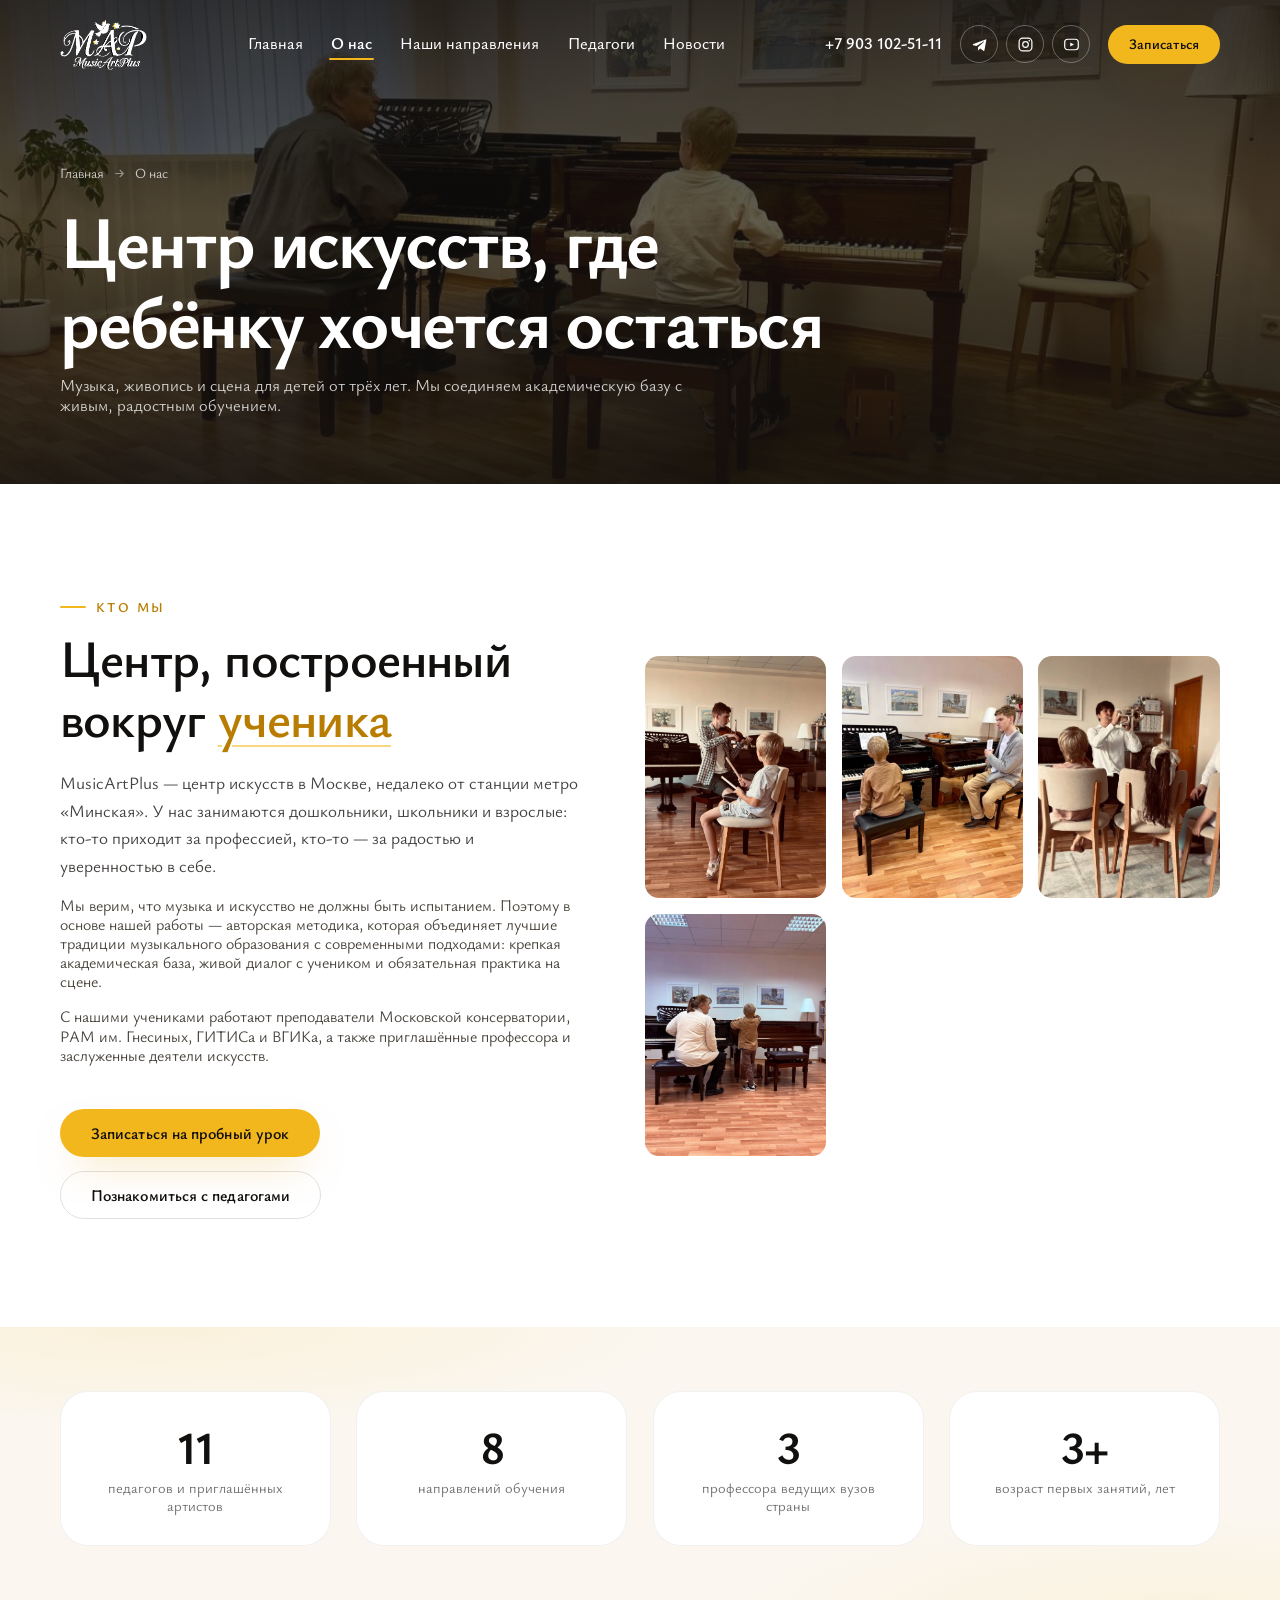
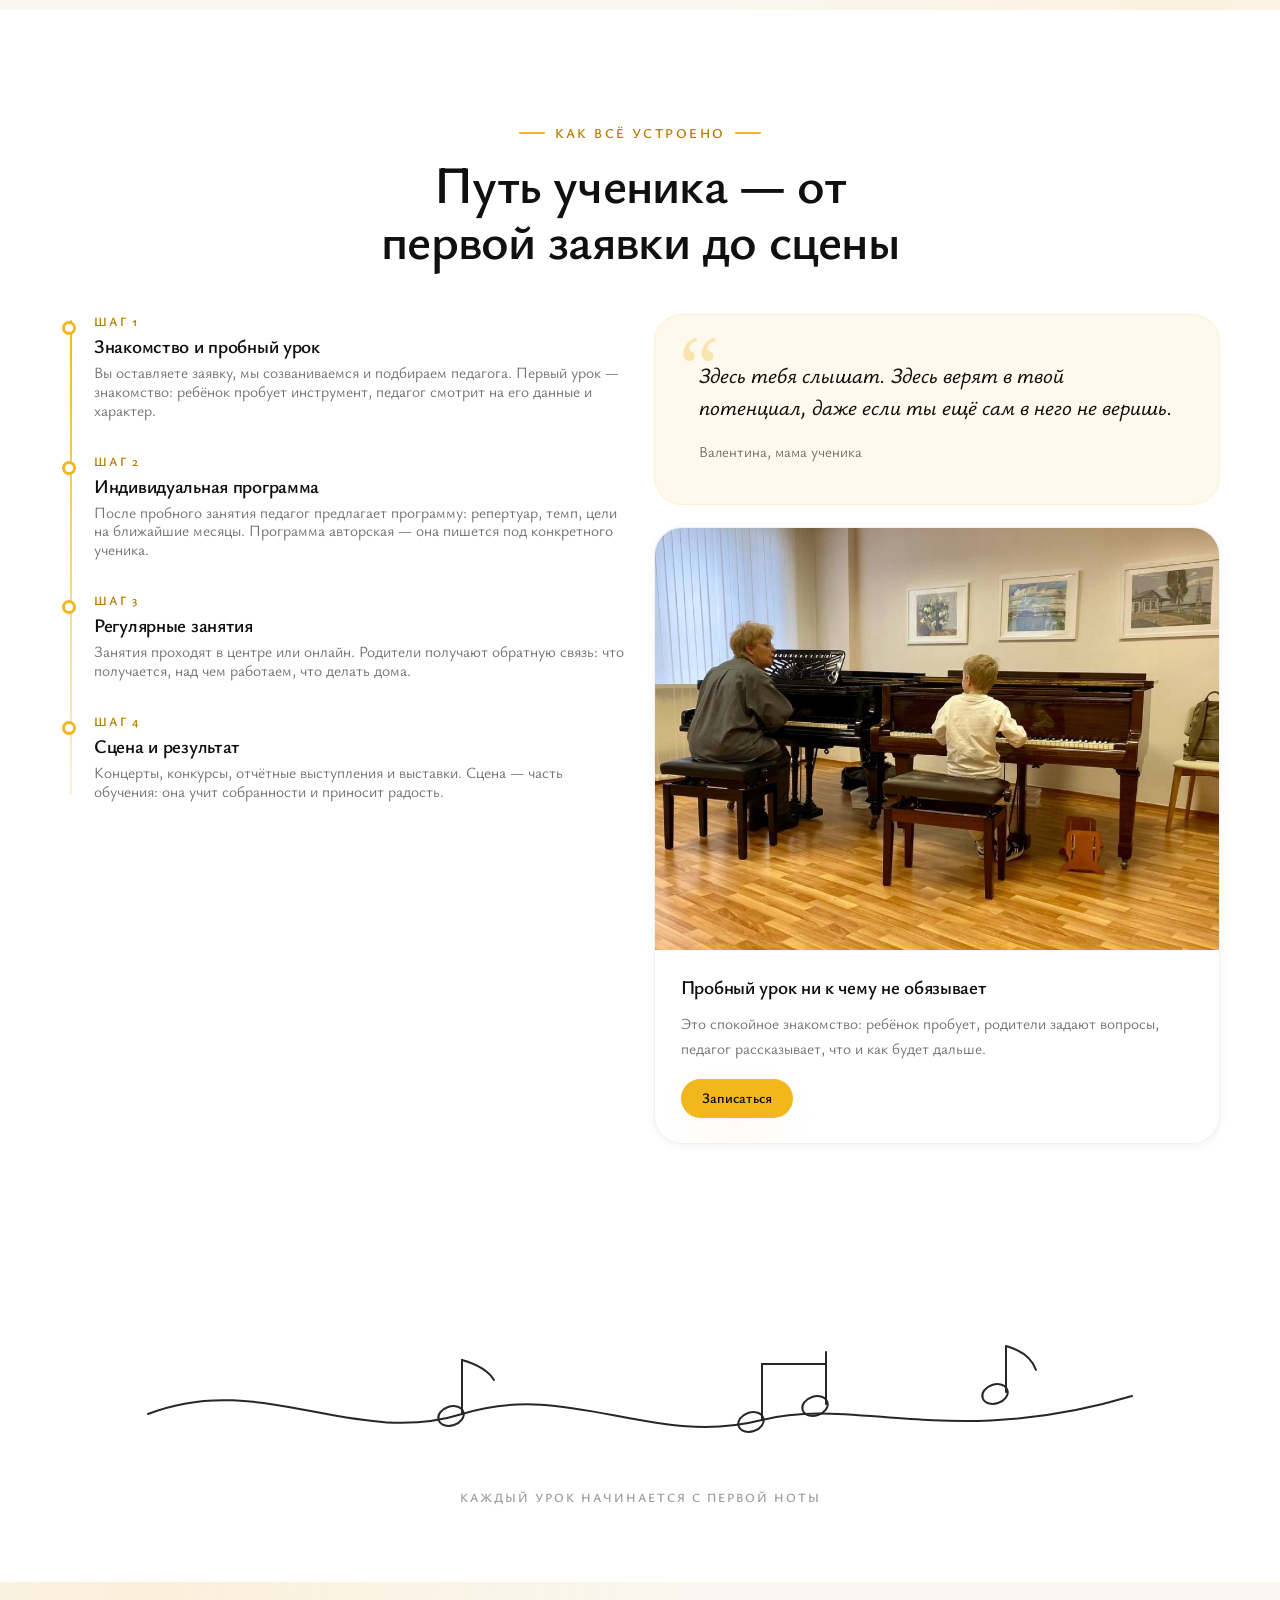
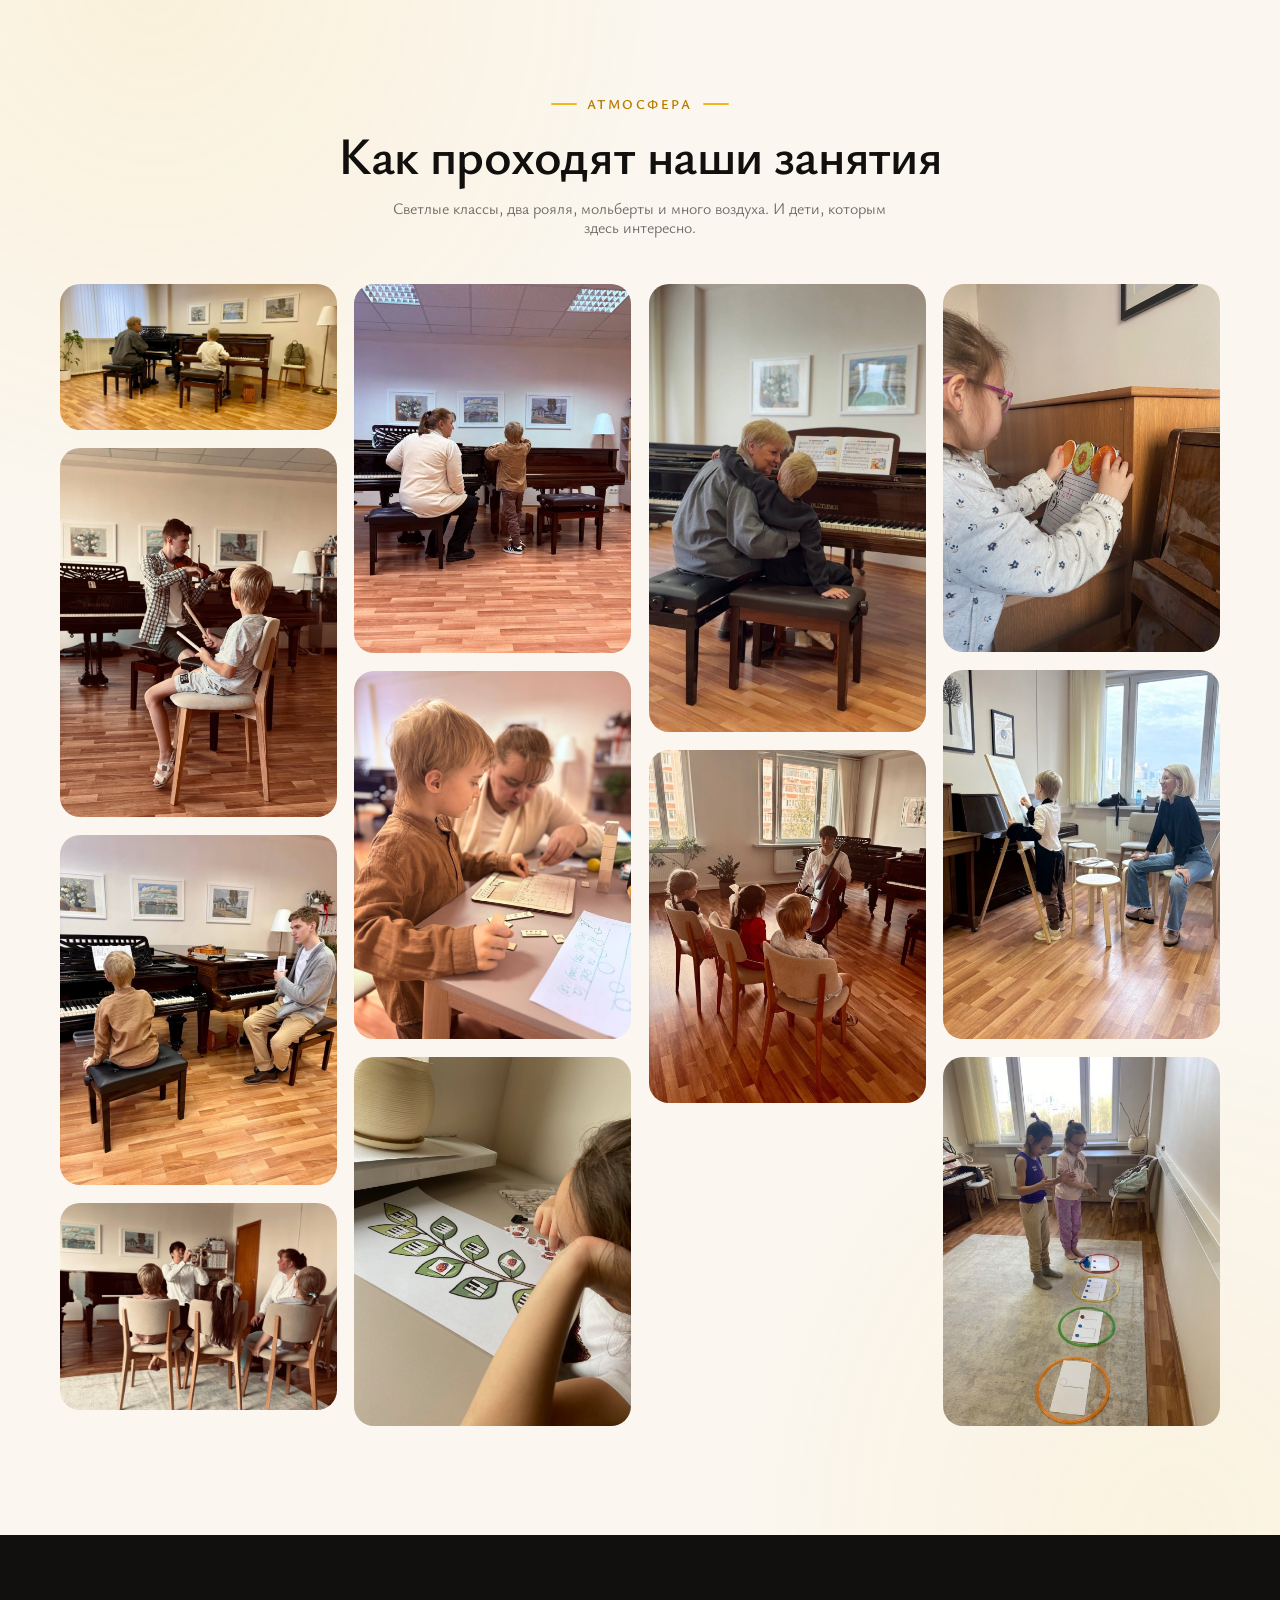
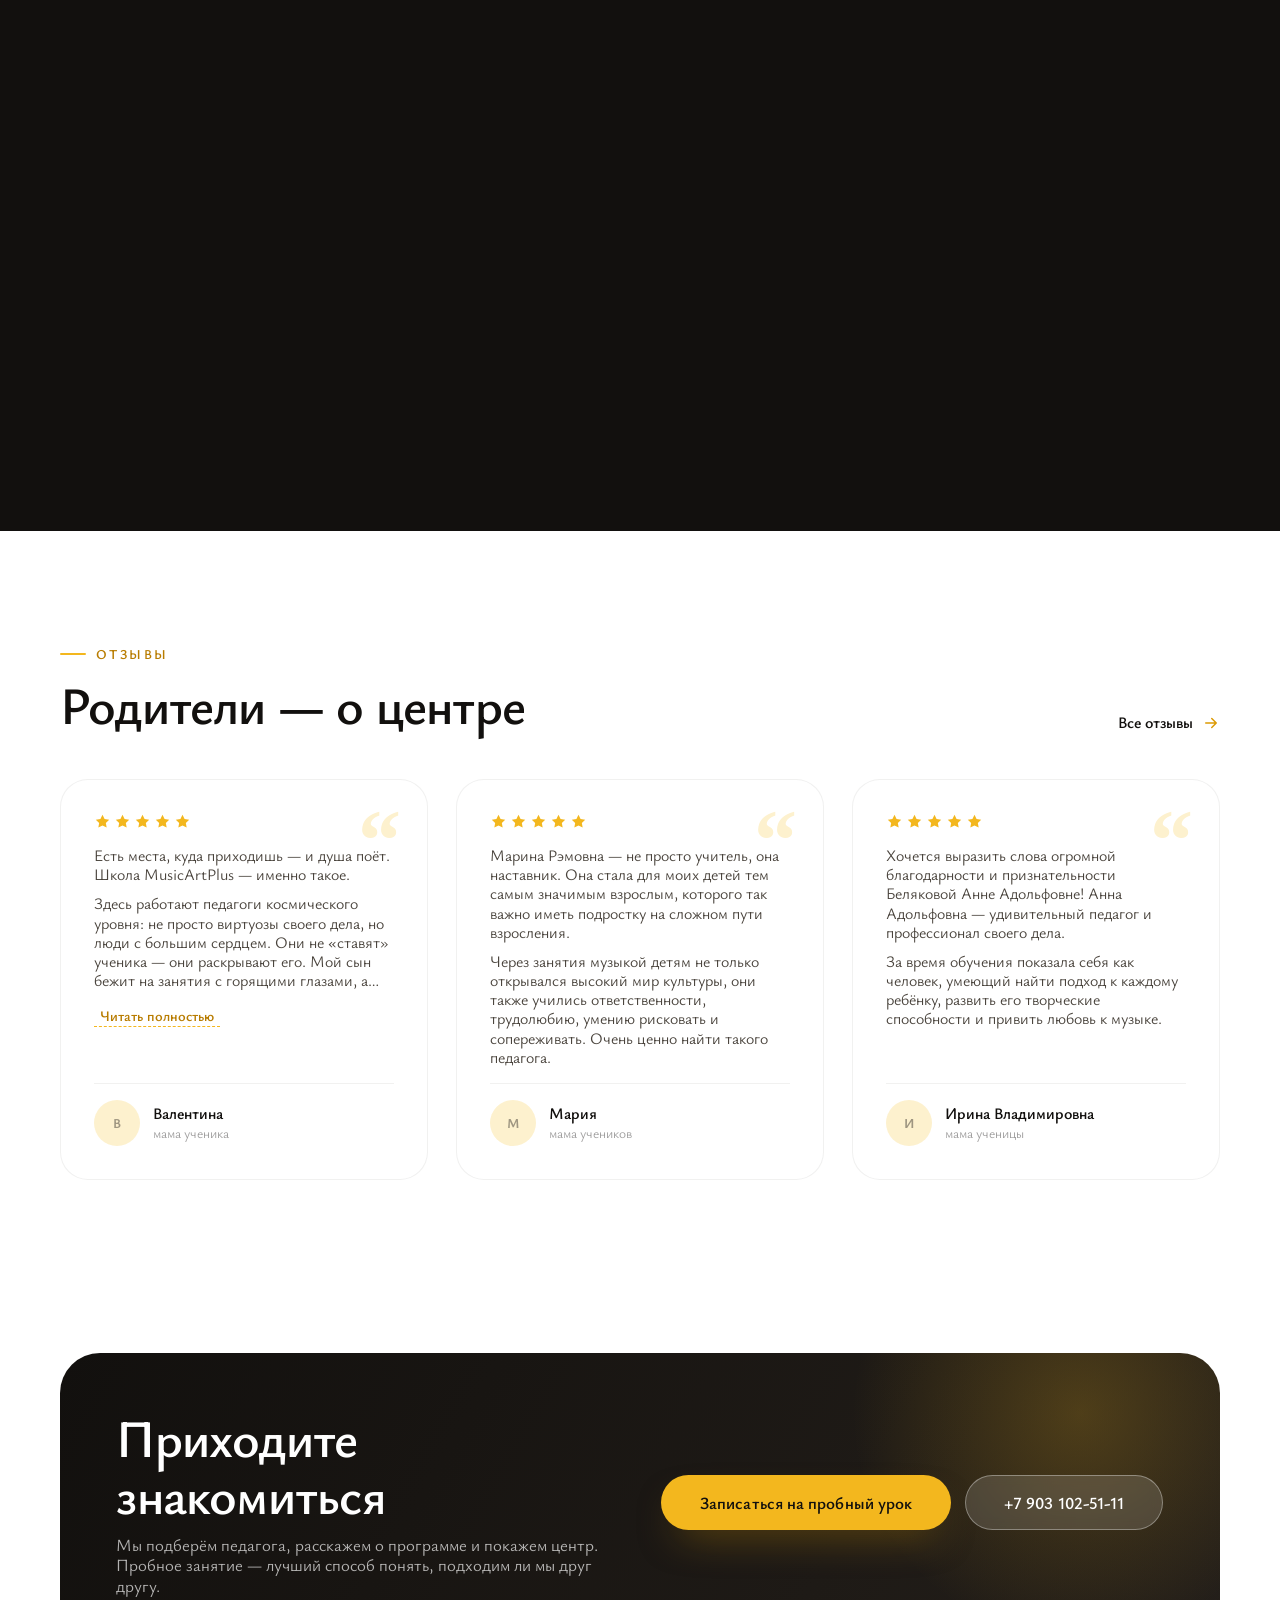
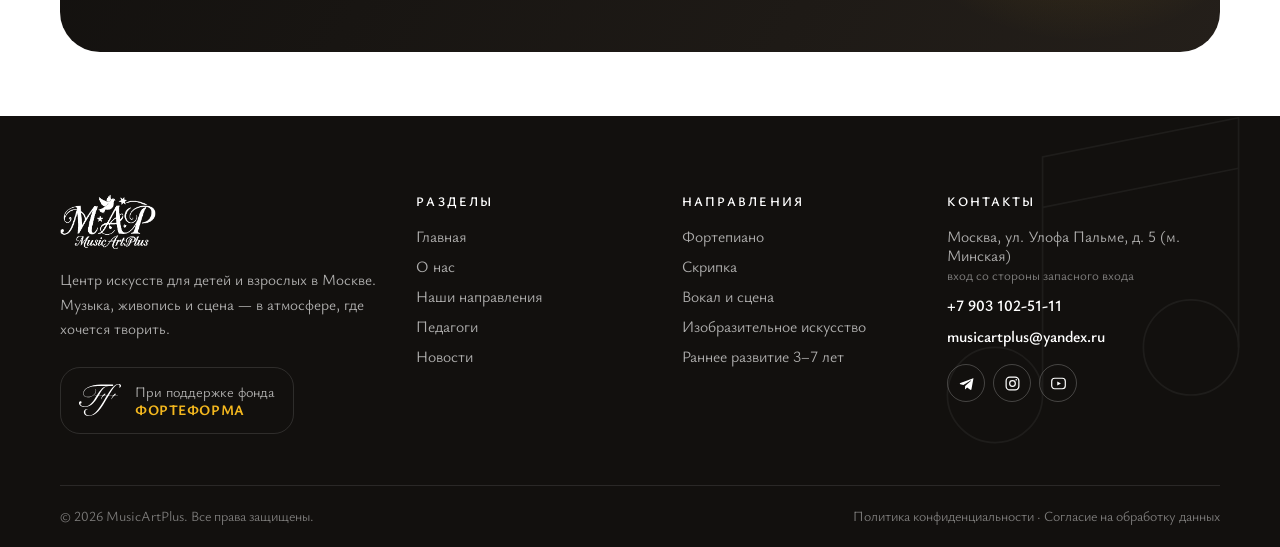
==== commit 45aef770: "Плотное междустрочие, перенос ссылки в шапке секции, цифры первого экрана - добавлено * { line-heigh" ====
--- a/about.html
+++ b/about.html
@@ -58,7 +58,7 @@
     <div class="about-split">
       <div class="reveal reveal--left">
         <span class="eyebrow">Кто мы</span>
-        <h2 class="h2">Школа, построенная вокруг <span class="brush">ученика</span></h2>
+        <h2 class="h2">Центр, построенный вокруг <span class="accent">ученика</span></h2>
         <p class="lead" style="margin-top:20px">MusicArtPlus — центр искусств в Москве, недалеко от станции метро «Минская». У нас занимаются дошкольники, школьники и взрослые: кто-то приходит за профессией, кто-то — за радостью и уверенностью в себе.</p>
         <p style="margin-top:16px">Мы верим, что музыка и искусство не должны быть испытанием. Поэтому в основе нашей работы — авторская методика, которая объединяет лучшие традиции музыкального образования с современными подходами: крепкая академическая база, живой диалог с учеником и обязательная практика на сцене.</p>
         <p style="margin-top:16px">С нашими учениками работают преподаватели Московской консерватории, РАМ им. Гнесиных, ГИТИСа и ВГИКа, а также приглашённые профессора и заслуженные деятели искусств.</p>
--- a/assets/css/style.css
+++ b/assets/css/style.css
@@ -56,6 +56,7 @@
 /* ---------- 2. Сброс ---------- */
 *,*::before,*::after{box-sizing:border-box}
 *{
+  line-height:1.2;
   -webkit-font-feature-settings:"lnum";
   -moz-font-feature-settings:"lnum";
   font-feature-settings:"lnum";
@@ -1311,3 +1312,22 @@
   .dir-mini-grid{grid-template-columns:1fr}
   .interlude__narrow .reveal{grid-template-columns:1fr !important}
 }
+
+/* ============================================================
+   32. Правки: перенос в шапке секции и цифры первого экрана
+   ============================================================ */
+
+/* «Канал на Rutube» не должен ломаться на строки */
+.sec-head{flex-wrap:wrap}
+.sec-head > .link-arrow,
+.sec-head > .slider__nav,
+.sec-head > .carousel__nav{flex:none;white-space:nowrap}
+.link-arrow{white-space:nowrap}
+
+/* первый экран: цифра и подпись в строку на мобильном */
+@media (max-width:720px){
+  .hero__facts{flex-direction:column;gap:14px}
+  .hero-fact{display:flex;gap:10px;align-items:center}
+  .hero-fact .hero-fact__num{width:20px;flex:none}
+  .hero-fact__label{margin-top:0}
+}
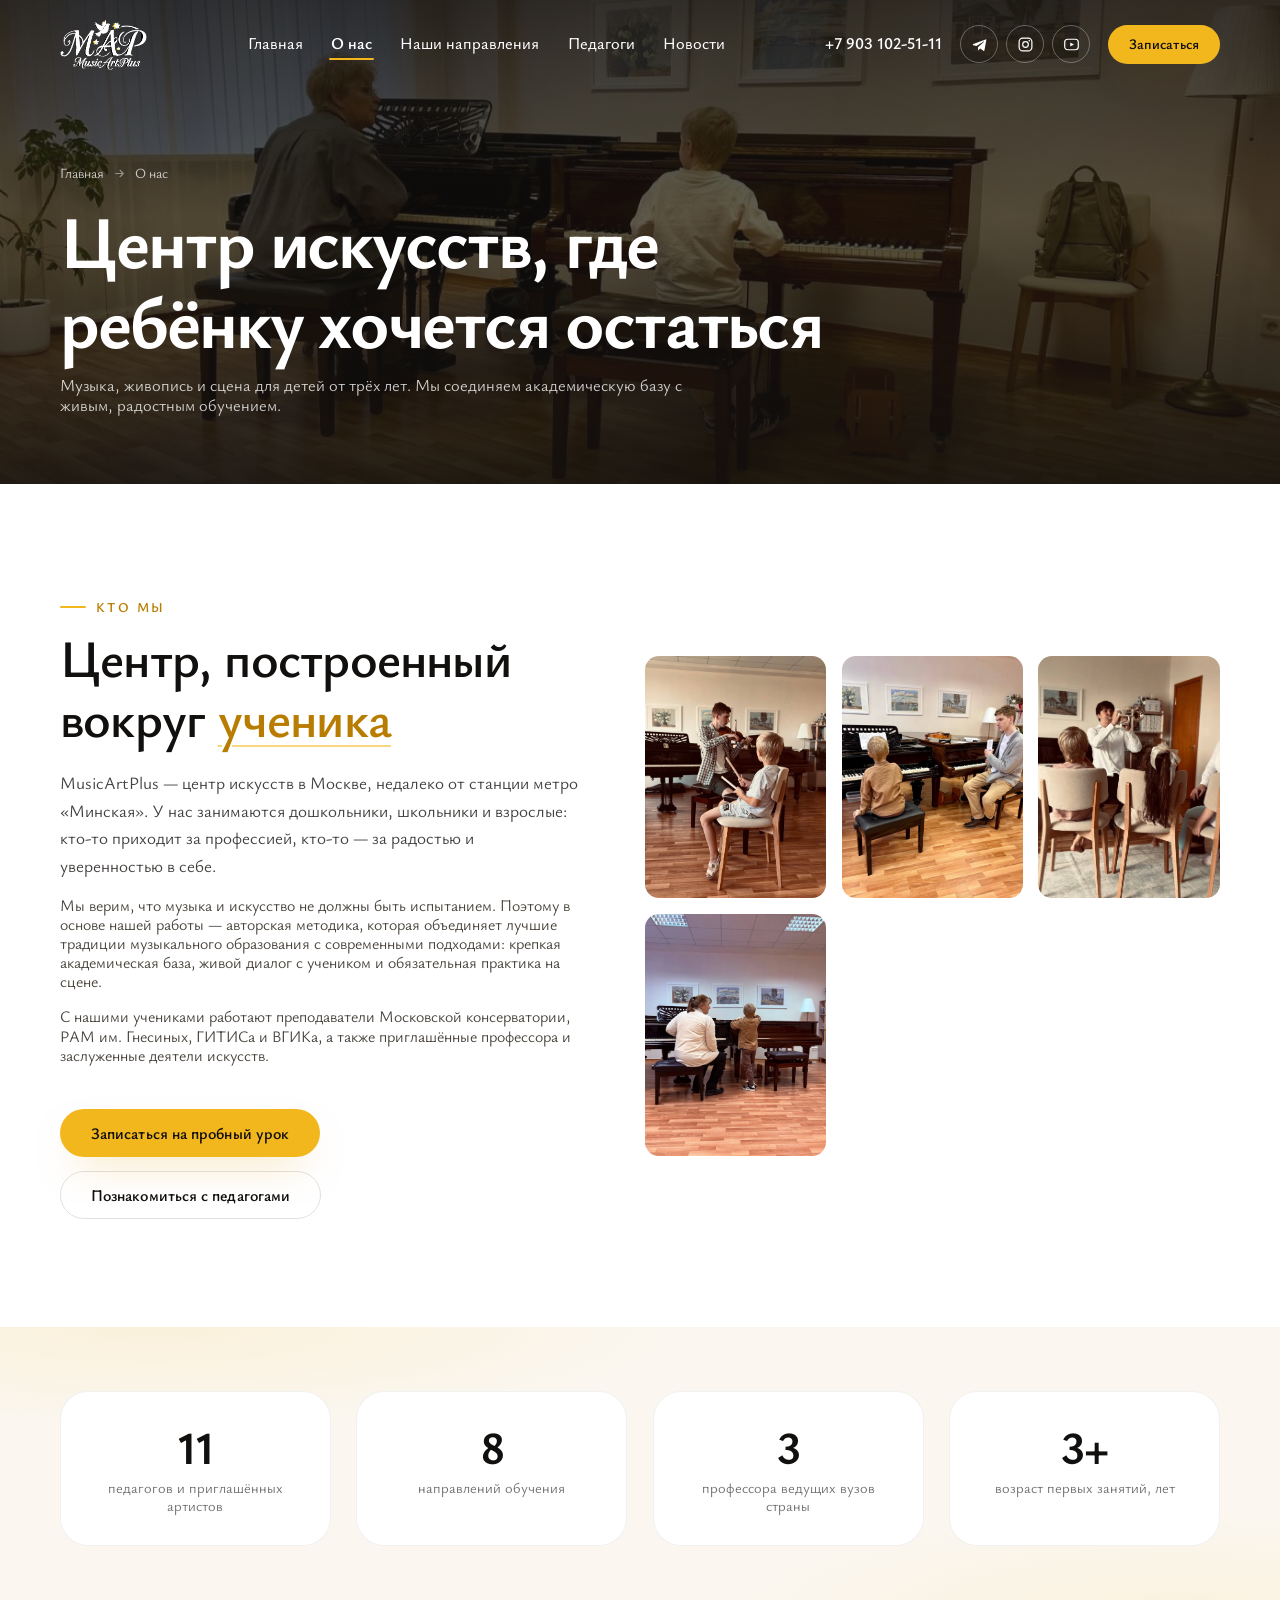
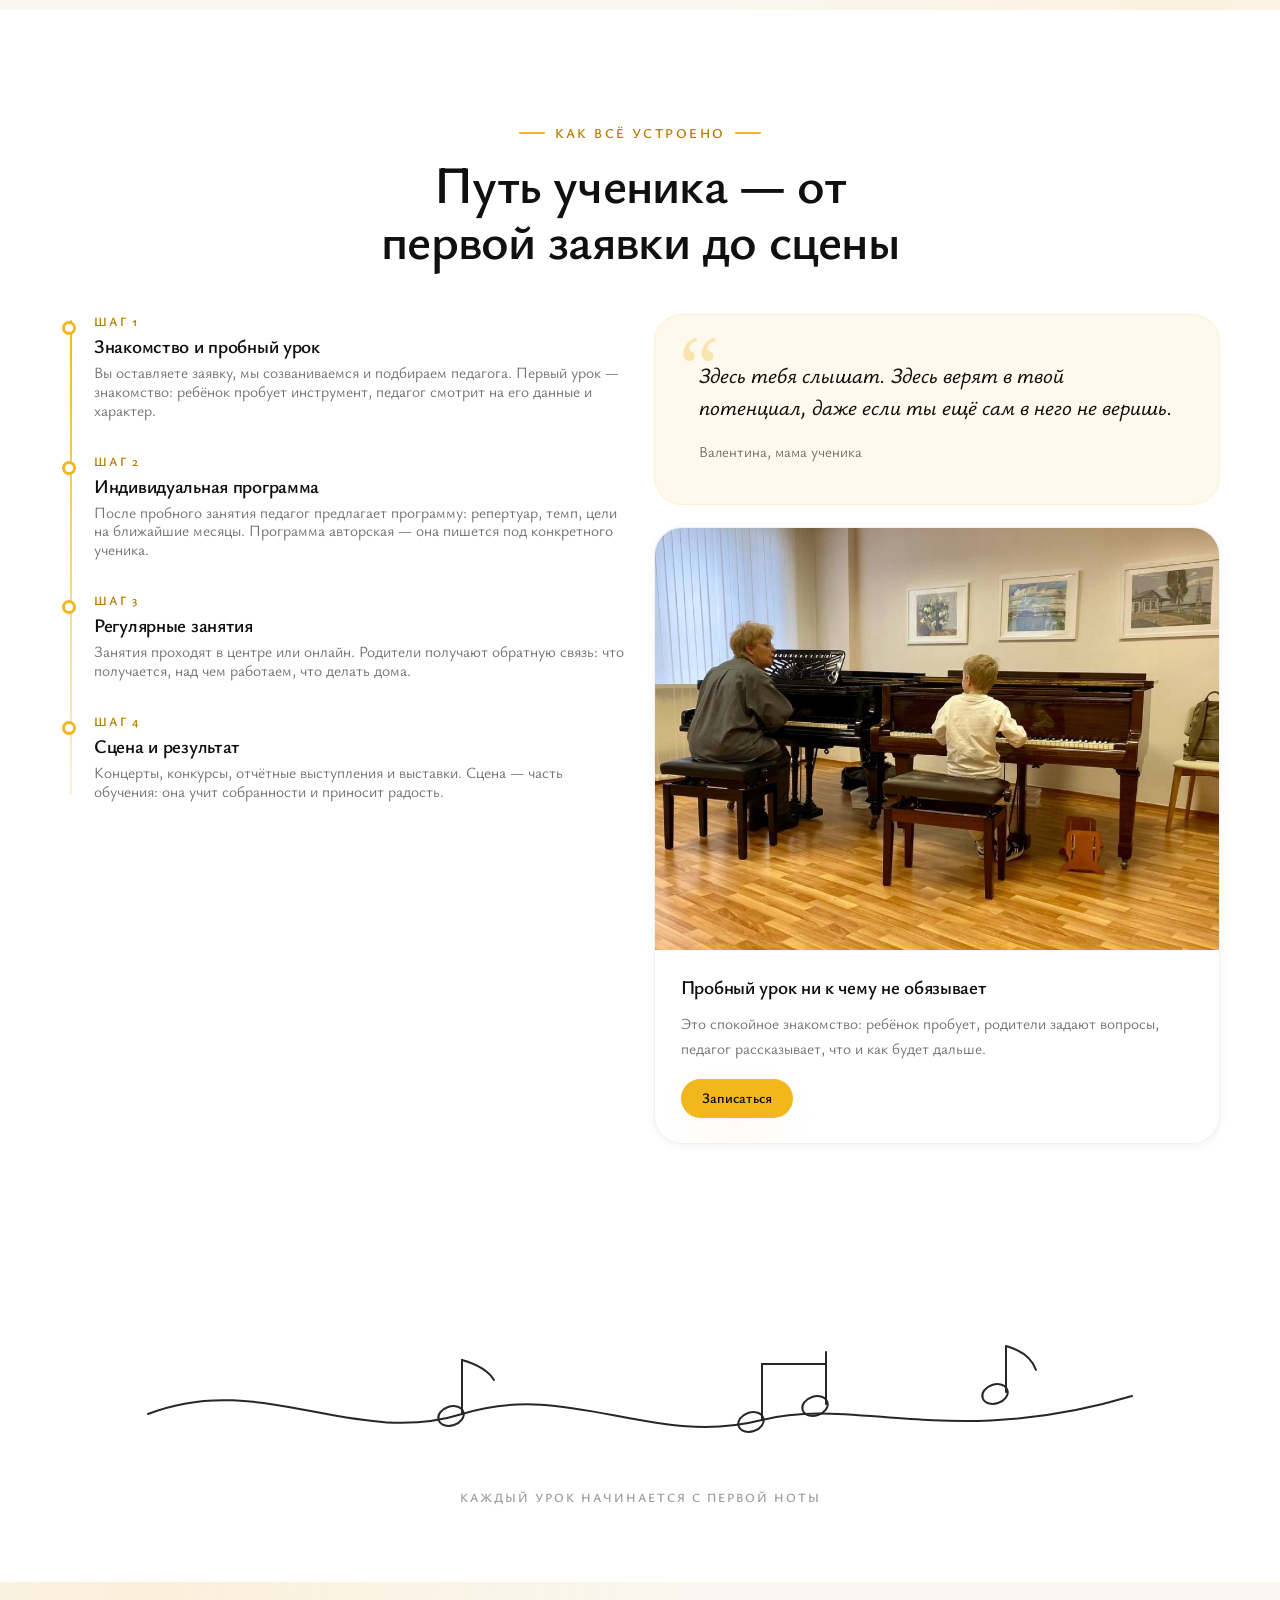
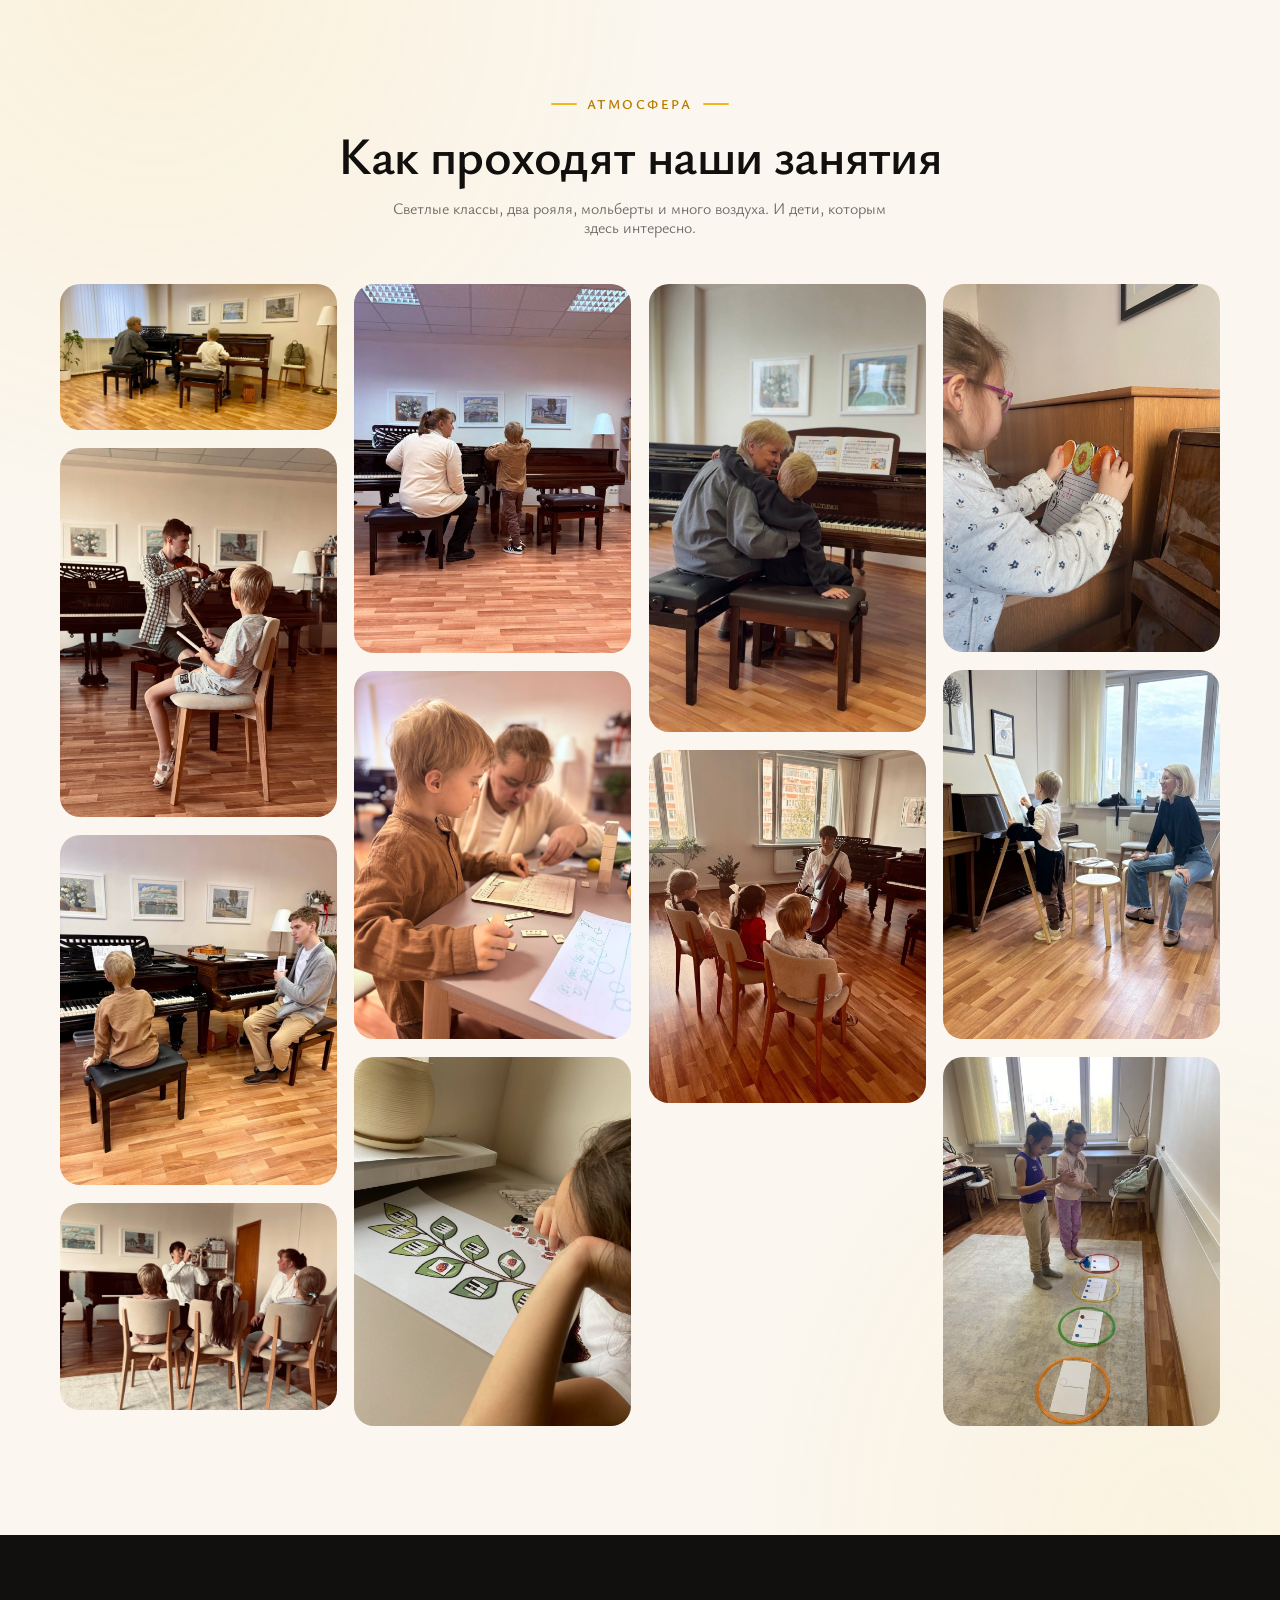
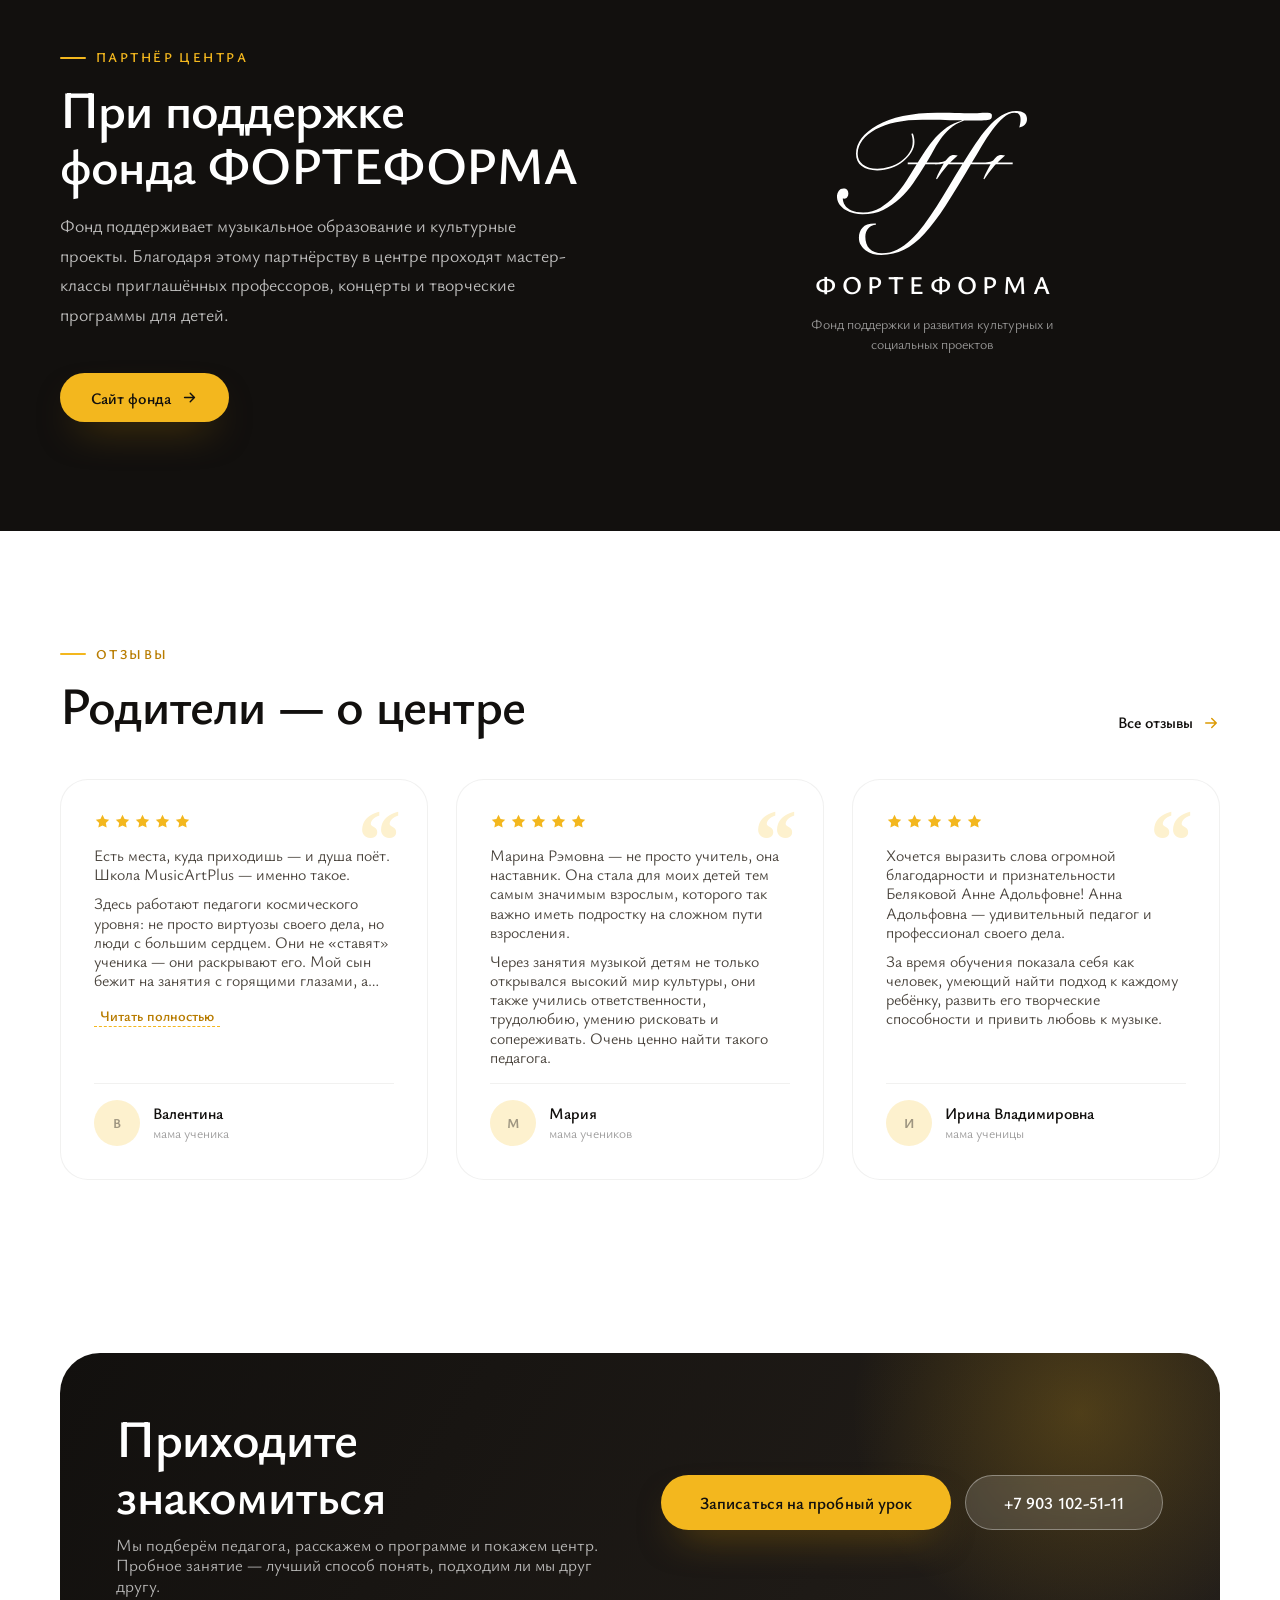
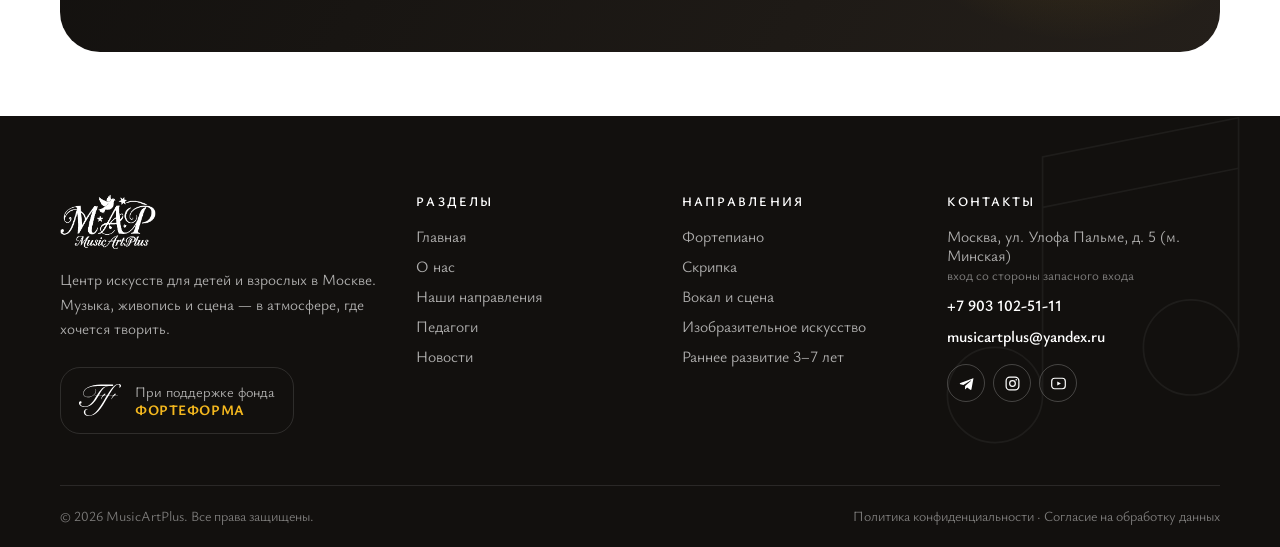
==== commit 2b597f82: "Новый педагог Кофанов Сергей и официальный логотип фонда - добавлен педагог по вокалу Кофанов Сергей" ====
--- a/about.html
+++ b/about.html
@@ -156,8 +156,10 @@
           <a class="btn btn--gold" href="https://forteforma.ru/" target="_blank" rel="noopener">Сайт фонда<svg class="btn__ico" viewBox="0 0 24 24" fill="none" stroke="currentColor" stroke-width="2" stroke-linecap="round" stroke-linejoin="round" aria-hidden="true"><path d="M5 12h14M13 6l6 6-6 6"/></svg></a>
         </div>
       </div>
-      <div class="reveal reveal--right" style="display:grid;place-items:center">
-        <img src="assets/img/ui/logo-white.png" alt="MusicArtPlus" style="max-width:320px;width:70%" loading="lazy">
+      <div class="reveal reveal--right ff-mark">
+        <img src="assets/img/ui/forteforma.svg" alt="Фонд ФОРТЕФОРМА" loading="lazy">
+        <b>ФОРТЕФОРМА</b>
+        <span>Фонд поддержки и развития культурных и социальных проектов</span>
       </div>
     </div>
   </div>
--- a/assets/css/style.css
+++ b/assets/css/style.css
@@ -1331,3 +1331,25 @@
   .hero-fact .hero-fact__num{width:20px;flex:none}
   .hero-fact__label{margin-top:0}
 }
+
+/* ============================================================
+   33. Фонд ФОРТЕФОРМА
+   ============================================================ */
+/* блок на странице «О нас» */
+.ff-mark{display:flex;flex-direction:column;align-items:center;justify-content:center;gap:14px;text-align:center}
+.ff-mark img{width:min(190px,52%);height:auto;filter:brightness(0) invert(1)}
+.ff-mark b{
+  color:#fff;font-size:clamp(20px,2vw,26px);font-weight:600;
+  letter-spacing:.22em;text-indent:.22em;
+}
+.ff-mark span{
+  font-size:14px;color:rgba(255,255,255,.55);max-width:300px;line-height:1.45;
+}
+/* строчное упоминание */
+.ff-inline{
+  display:inline-flex;align-items:center;gap:7px;
+  font-weight:600;color:var(--ink);white-space:nowrap;
+  border-bottom:1px solid var(--gold);
+}
+.ff-inline img{width:22px;height:auto;flex:none}
+.ff-inline:hover{color:var(--gold-dark)}
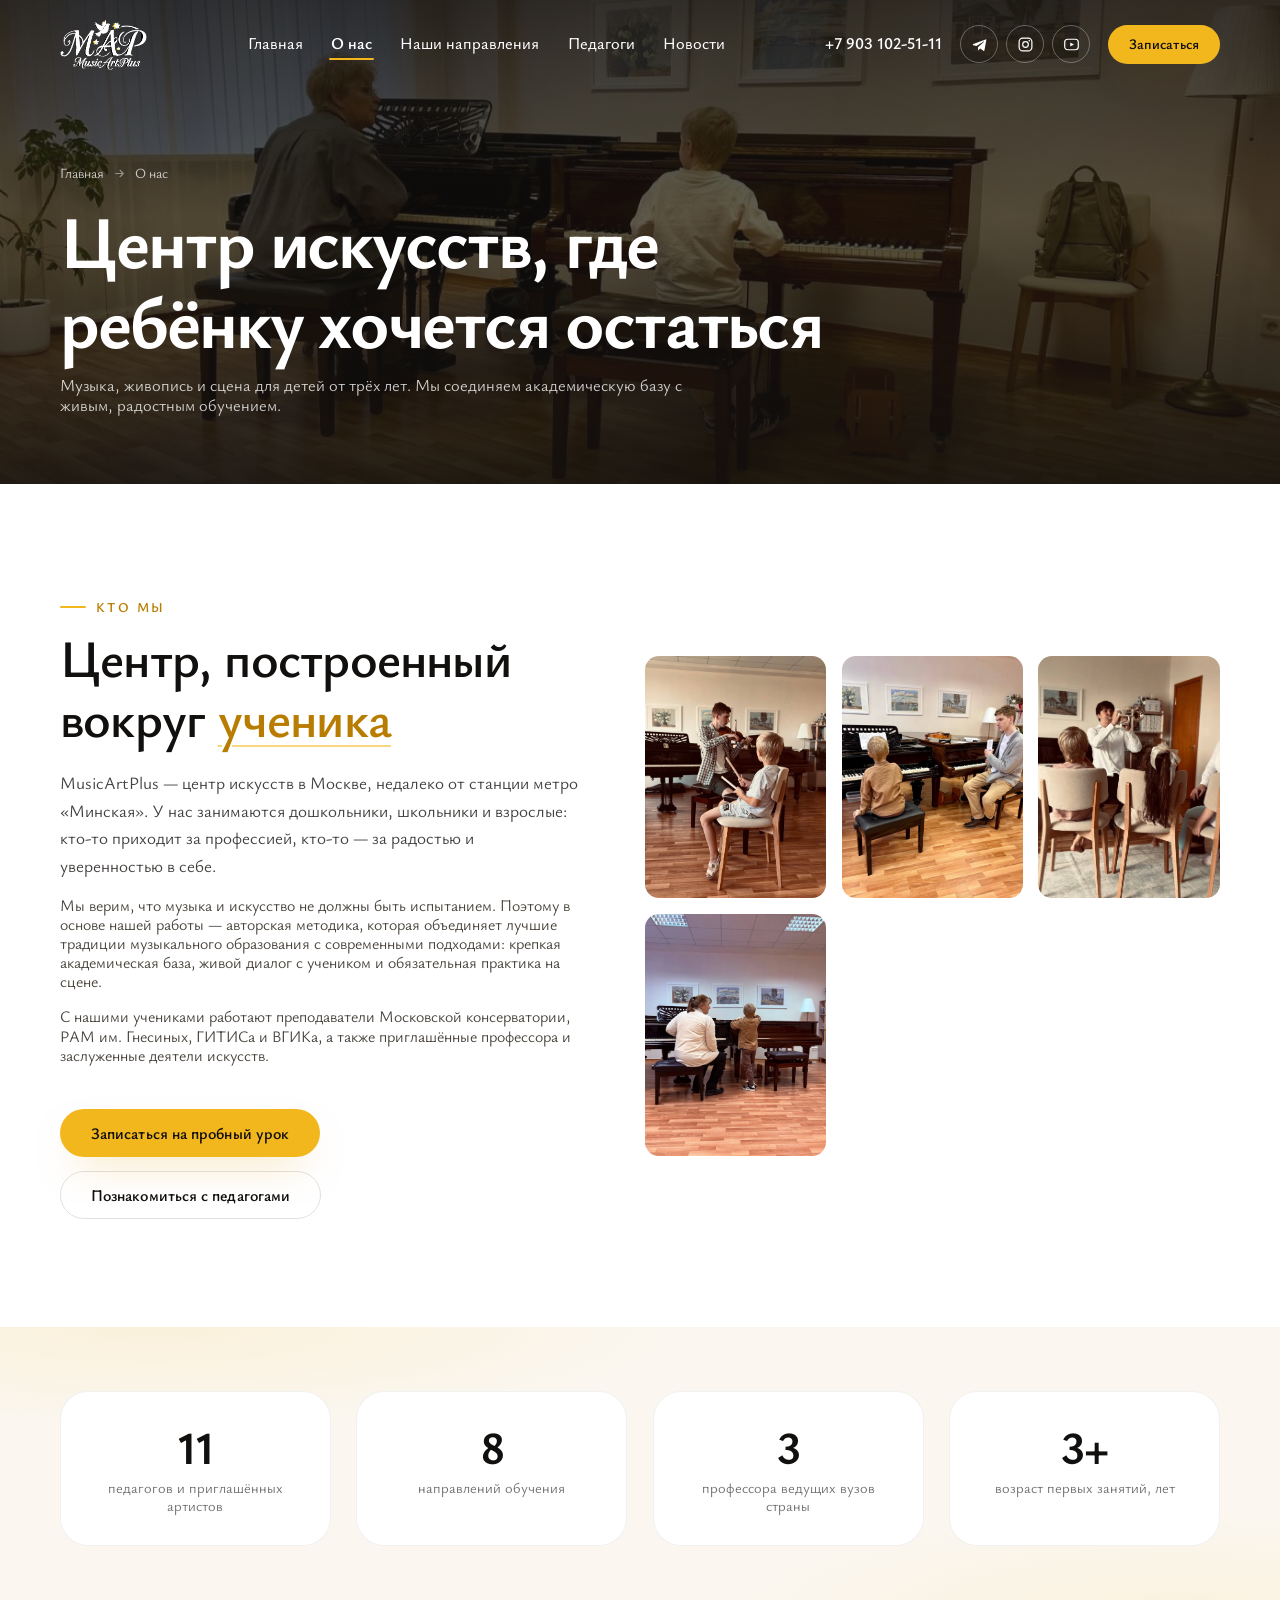
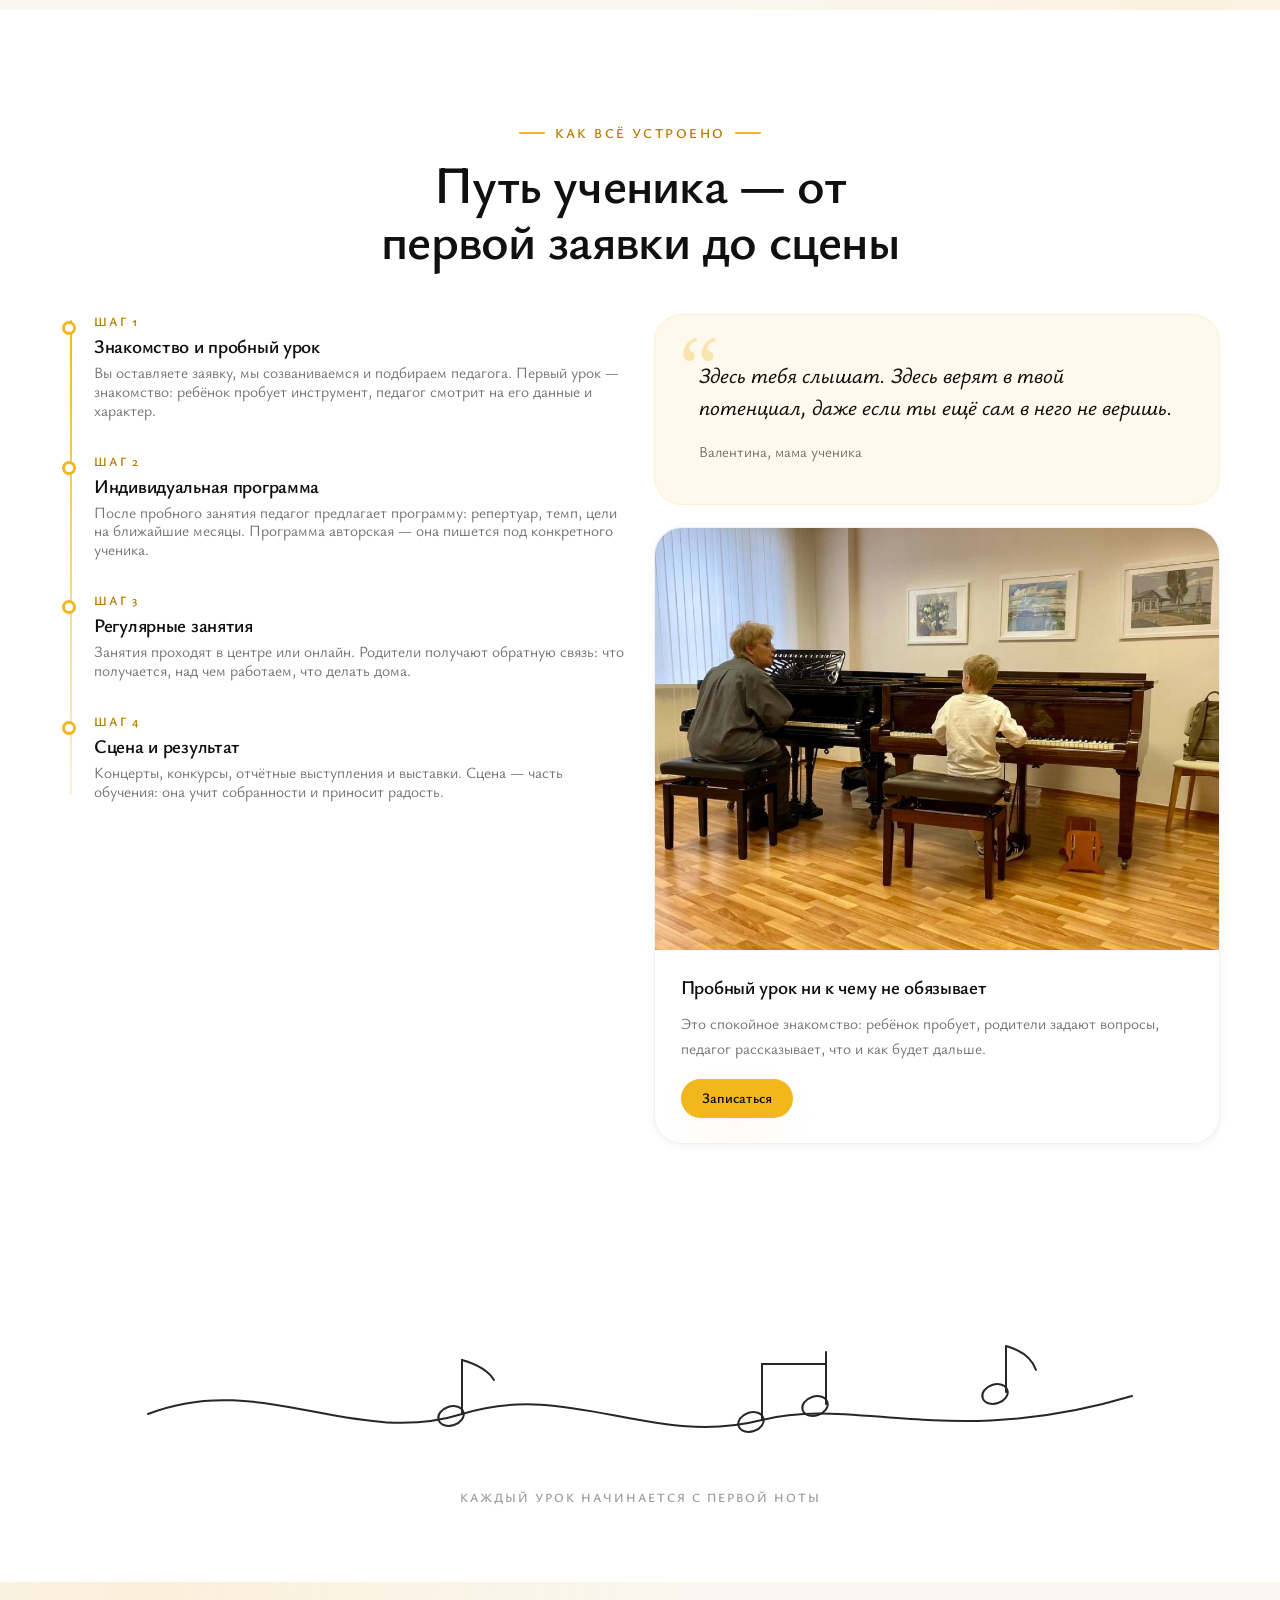
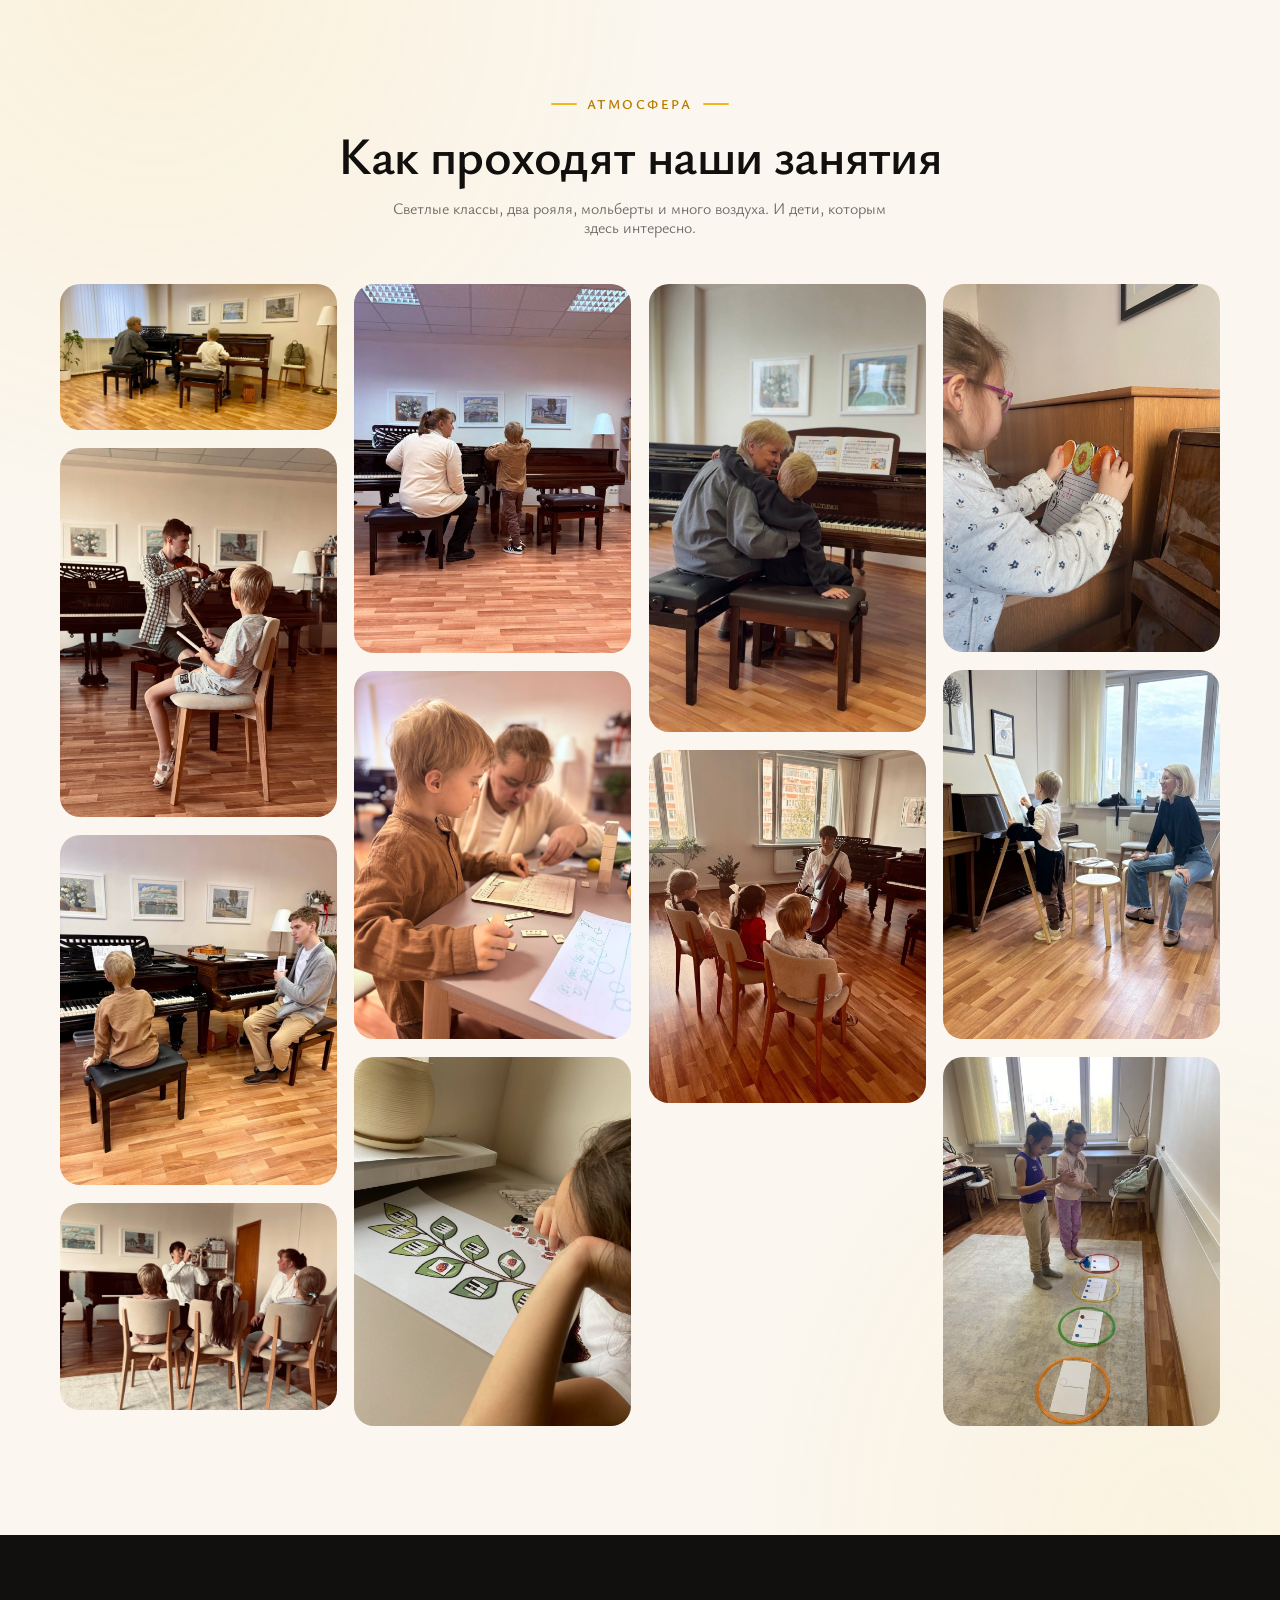
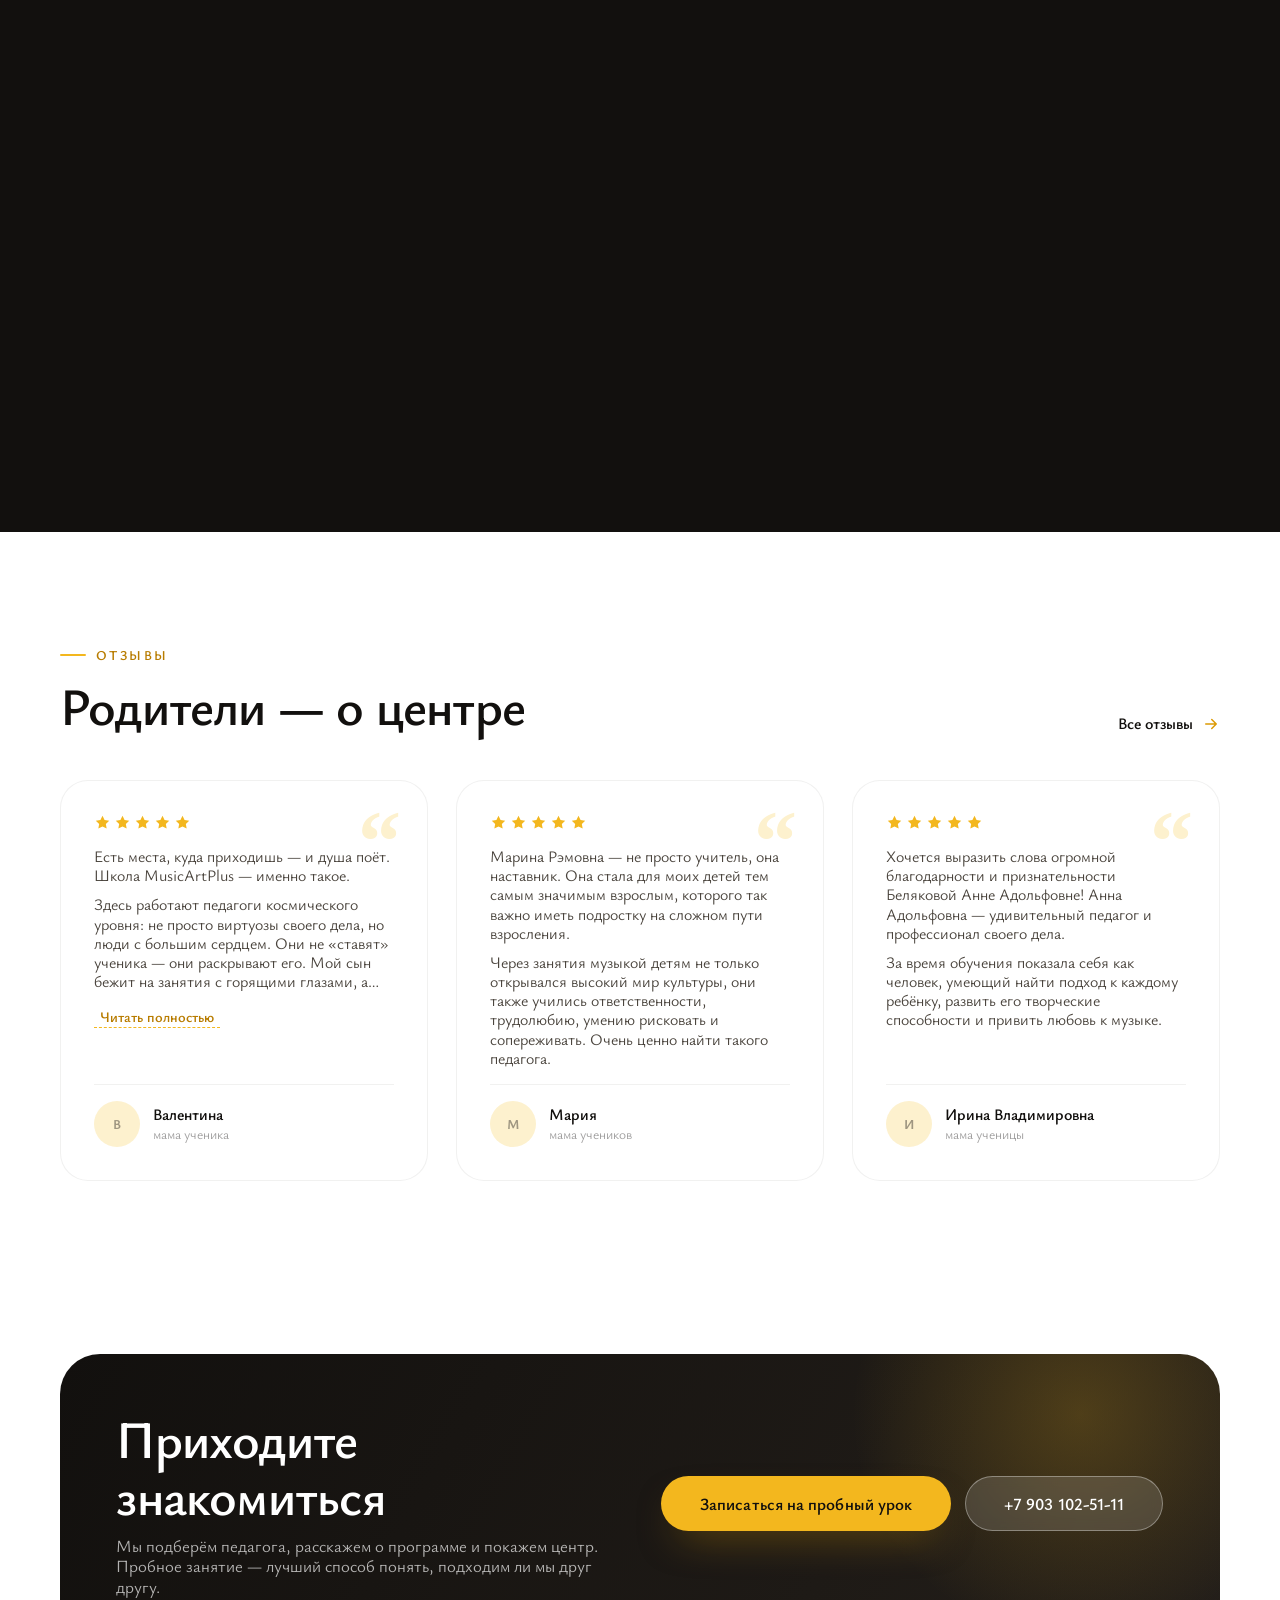
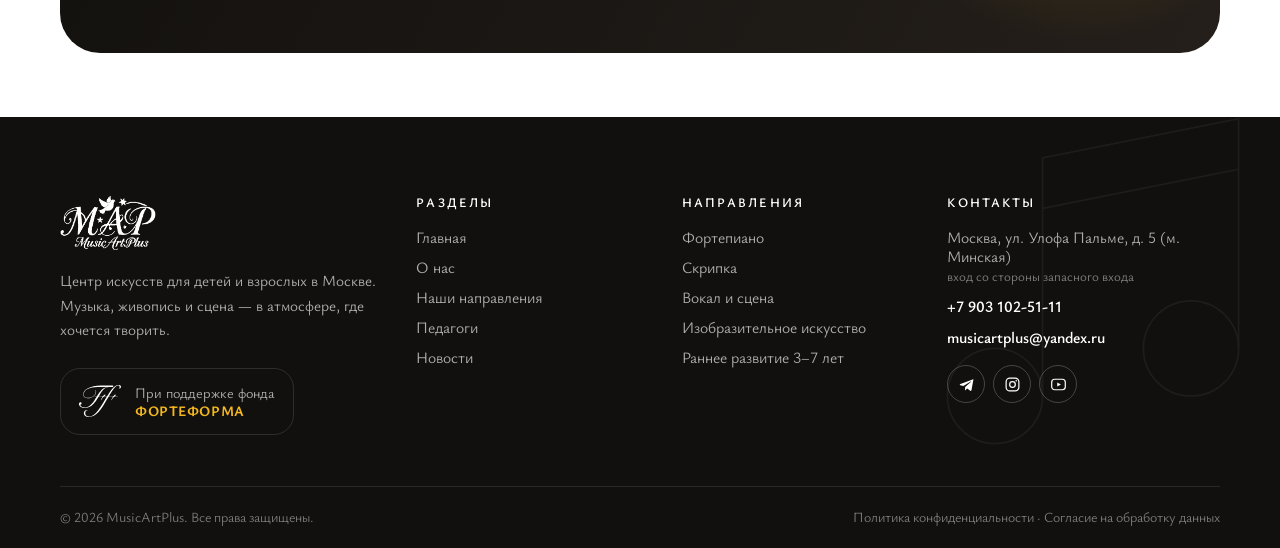
==== commit 59bb32a8: "Виджет «Мой класс» и телефон вместо кнопки «Позвонить в центр» - секция «Расписание занятий» с видже" ====
--- a/about.html
+++ b/about.html
@@ -323,5 +323,6 @@
 </div>
 
 <script src="assets/js/main.js" defer></script>
+
 </body>
 </html>
--- a/assets/css/style.css
+++ b/assets/css/style.css
@@ -170,6 +170,7 @@
   transition:transform .35s var(--e),box-shadow .35s var(--e),background .3s var(--e),color .3s var(--e),border-color .3s var(--e);
   will-change:transform;white-space:nowrap;
 }
+.btn > svg{width:18px;height:18px;flex:none;fill:none;stroke:currentColor;stroke-width:1.8;stroke-linecap:round;stroke-linejoin:round}
 .btn:hover{transform:translateY(-2px)}
 .btn:active{transform:translateY(0)}
 .btn--gold{box-shadow:var(--sh-gold)}
@@ -1353,3 +1354,72 @@
 }
 .ff-inline img{width:22px;height:auto;flex:none}
 .ff-inline:hover{color:var(--gold-dark)}
+
+/* ============================================================
+   34. Виджет CRM «Мой класс»
+   ============================================================ */
+/* контейнер схлопывается, пока скрипт не отрисовал виджет */
+#SiteWidgetMoyklass139193:empty{display:none}
+
+
+/* секция скрыта целиком, пока скрипт CRM не отрисовал виджет */
+.mk-section:has(#SiteWidgetMoyklass139193:empty){display:none}
+.mk-widget{margin-top:clamp(24px,3vw,38px)}
+.mk-widget > div{background:#fff;border:1px solid var(--ink-06);border-radius:var(--r-lg);
+  overflow-x:auto;overflow-y:hidden;overscroll-behavior-x:contain}
+
+/* Виджет «Мой класс» приходит со своей зелёной темой и Open Sans —
+   перекрашиваем в палитру сайта. Правки только цвета и шрифта:
+   если разметка виджета изменится, правила просто перестанут применяться.
+   Постоянное решение — задать цвет в настройках виджета в «Моём классе». */
+#SiteWidgetMoyklass139193,
+#SiteWidgetMoyklass139193Modal,
+#SiteWidgetMoyklass139193 *,
+#SiteWidgetMoyklass139193Modal *{font-family:var(--font) !important}
+
+html #SiteWidgetMoyklass139193 .wdgMoyklass-color,
+html #SiteWidgetMoyklass139193 .btnColor,
+html #SiteWidgetMoyklass139193 .loader,
+html #SiteWidgetMoyklass139193 .colorTextSchema,
+html #SiteWidgetMoyklass139193 .wdgMoyklass-scheduleLessonsMini span,
+html #SiteWidgetMoyklass139193Modal .wdgMoyklass-color,
+html #SiteWidgetMoyklass139193Modal .btnColor,
+html #SiteWidgetMoyklass139193Modal .loader,
+html #SiteWidgetMoyklass139193Modal .colorTextSchema,
+html #SiteWidgetMoyklass139193Modal .FormLessonsContent-count span,
+html #SiteWidgetMoyklass139193Modal .FormLessonsContent-count i{color:var(--gold-dark) !important}
+
+html #SiteWidgetMoyklass139193 .wdgMoyklass-BGcolor,
+html #SiteWidgetMoyklass139193 .wdgMoyklass-btn,
+html #SiteWidgetMoyklass139193 .lesson-register-link,
+html #SiteWidgetMoyklass139193 .active .colorTextSchema,
+html #SiteWidgetMoyklass139193Modal .wdgMoyklass-BGcolor,
+html #SiteWidgetMoyklass139193Modal .wdgMoyklass-btn,
+html #SiteWidgetMoyklass139193Modal .active .colorTextSchema,
+html #SiteWidgetMoyklass139193Modal .radio:not(checked) + label:after{
+  background-color:var(--gold) !important;color:var(--ink) !important;
+}
+
+html #SiteWidgetMoyklass139193 .combo-schedule_calendar-filter,
+html #SiteWidgetMoyklass139193 .wdgMoyklass-course-title,
+html #SiteWidgetMoyklass139193 .hello-week__day.is-active.is-today{
+  border-color:var(--gold) !important;border-bottom-color:var(--gold) !important;
+}
+
+/* фактические классы, которые виджет красит в зелёный */
+html #SiteWidgetMoyklass139193 .WdgMoyklassSchedule-TypeItem.success,
+html #SiteWidgetMoyklass139193 .WdgMoyklassSchedule-TypeItem.success i,
+html #SiteWidgetMoyklass139193 i[class^="icon-mc-"],
+html #SiteWidgetMoyklass139193 i[class*=" icon-mc-"]{color:var(--gold-dark) !important}
+
+html #SiteWidgetMoyklass139193 .WdgMoyklassSchedule-TypeItem.success,
+html #SiteWidgetMoyklass139193 .WdgMoyklassSchedule-submenu,
+html #SiteWidgetMoyklass139193 .WdgMoyklassSchedule-submenu > *{border-bottom-color:var(--gold) !important}
+
+html #SiteWidgetMoyklass139193 .WdgMoyklassSchedule-submenu .active,
+html #SiteWidgetMoyklass139193 .WdgMoyklassSchedule-submenu > .active{
+  background-color:var(--gold) !important;color:var(--ink) !important;
+}
+
+/* у секции уже есть свой заголовок — внутренний заголовок виджета прячем */
+html #SiteWidgetMoyklass139193 .wdgMoyklass-h1{display:none}
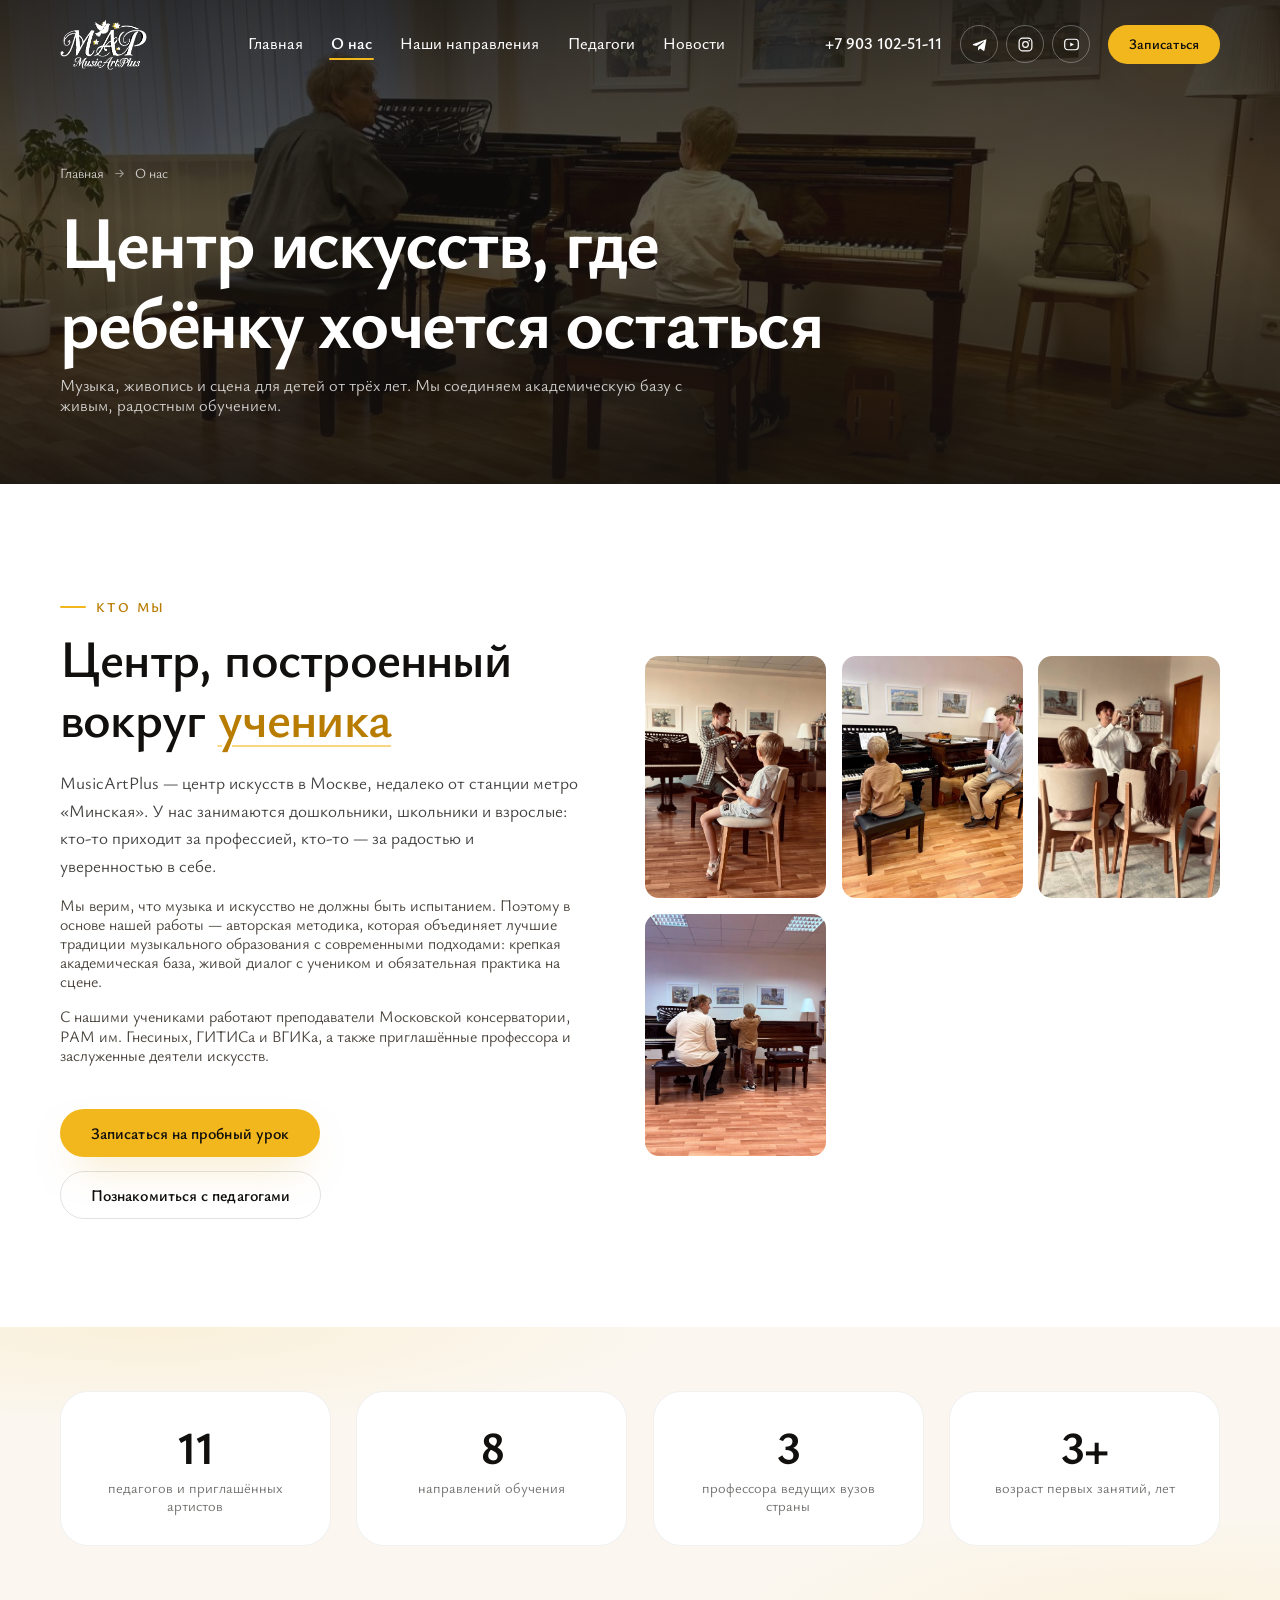
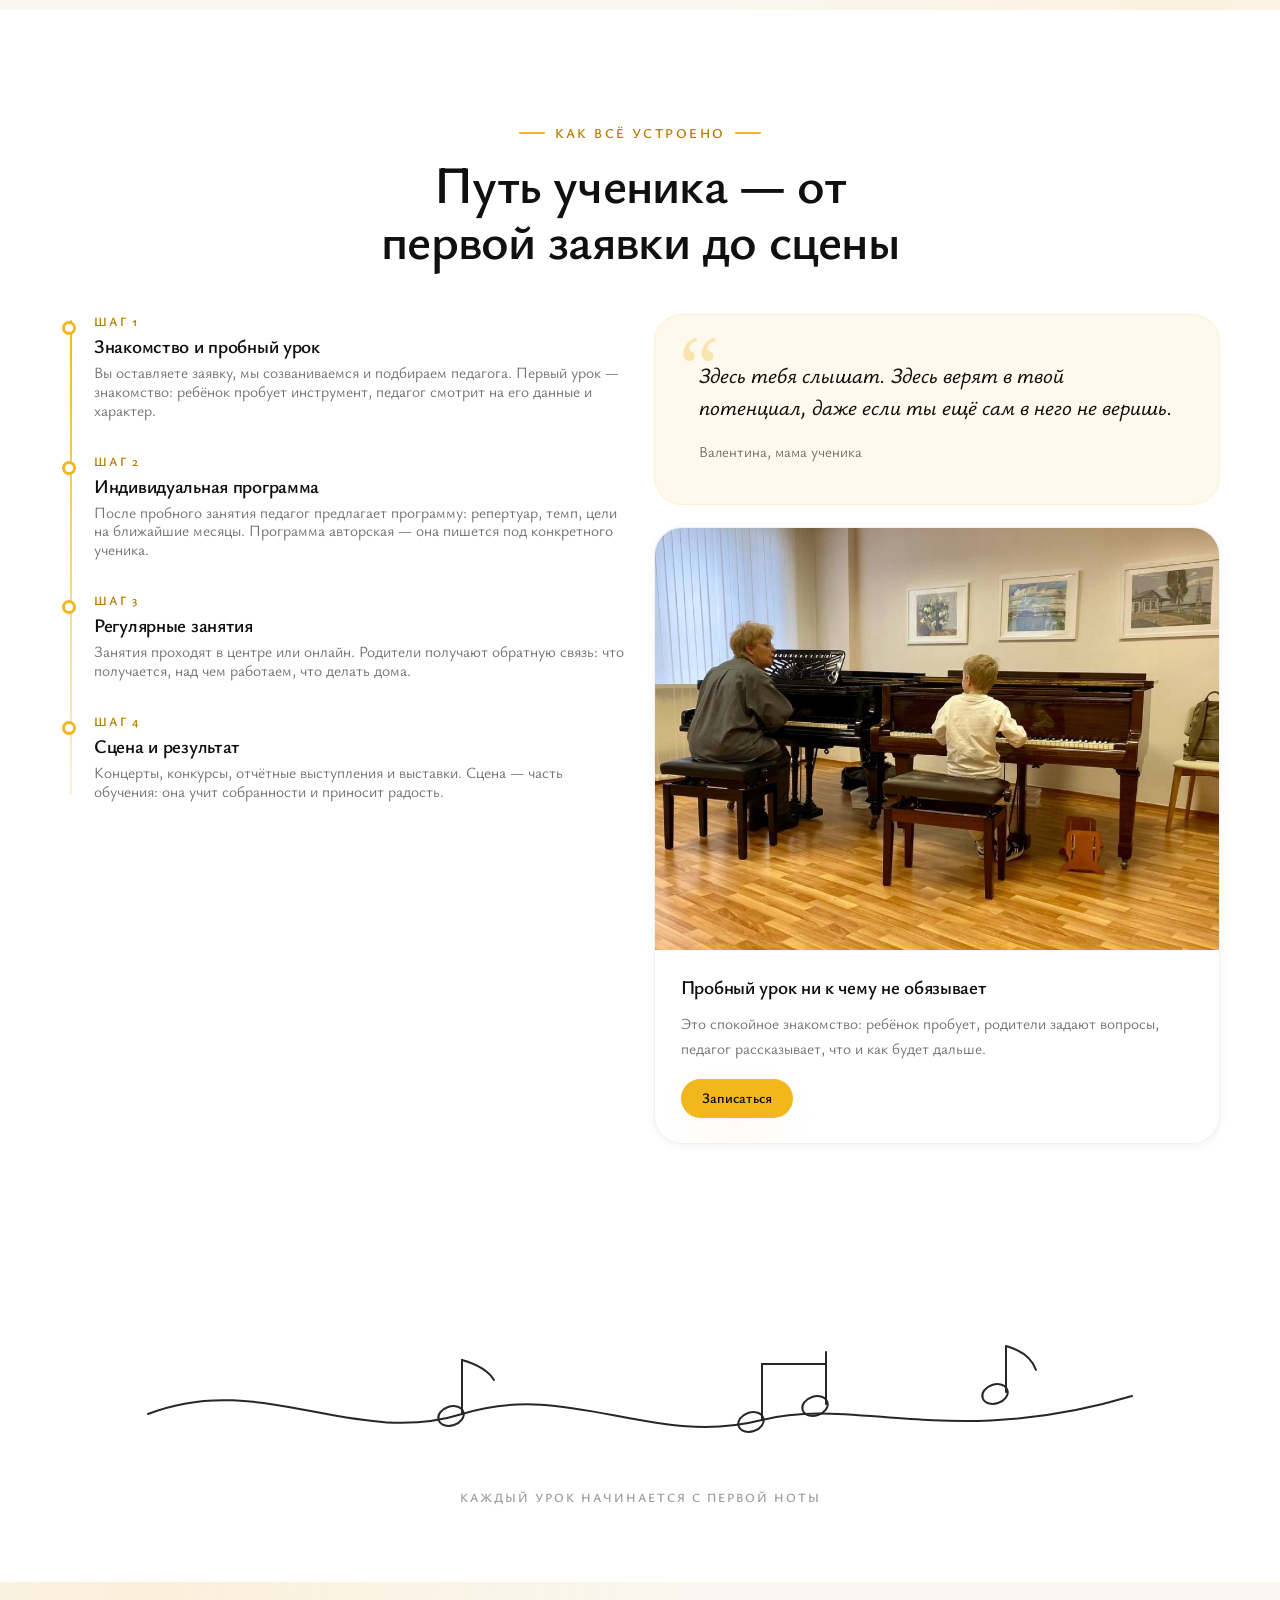
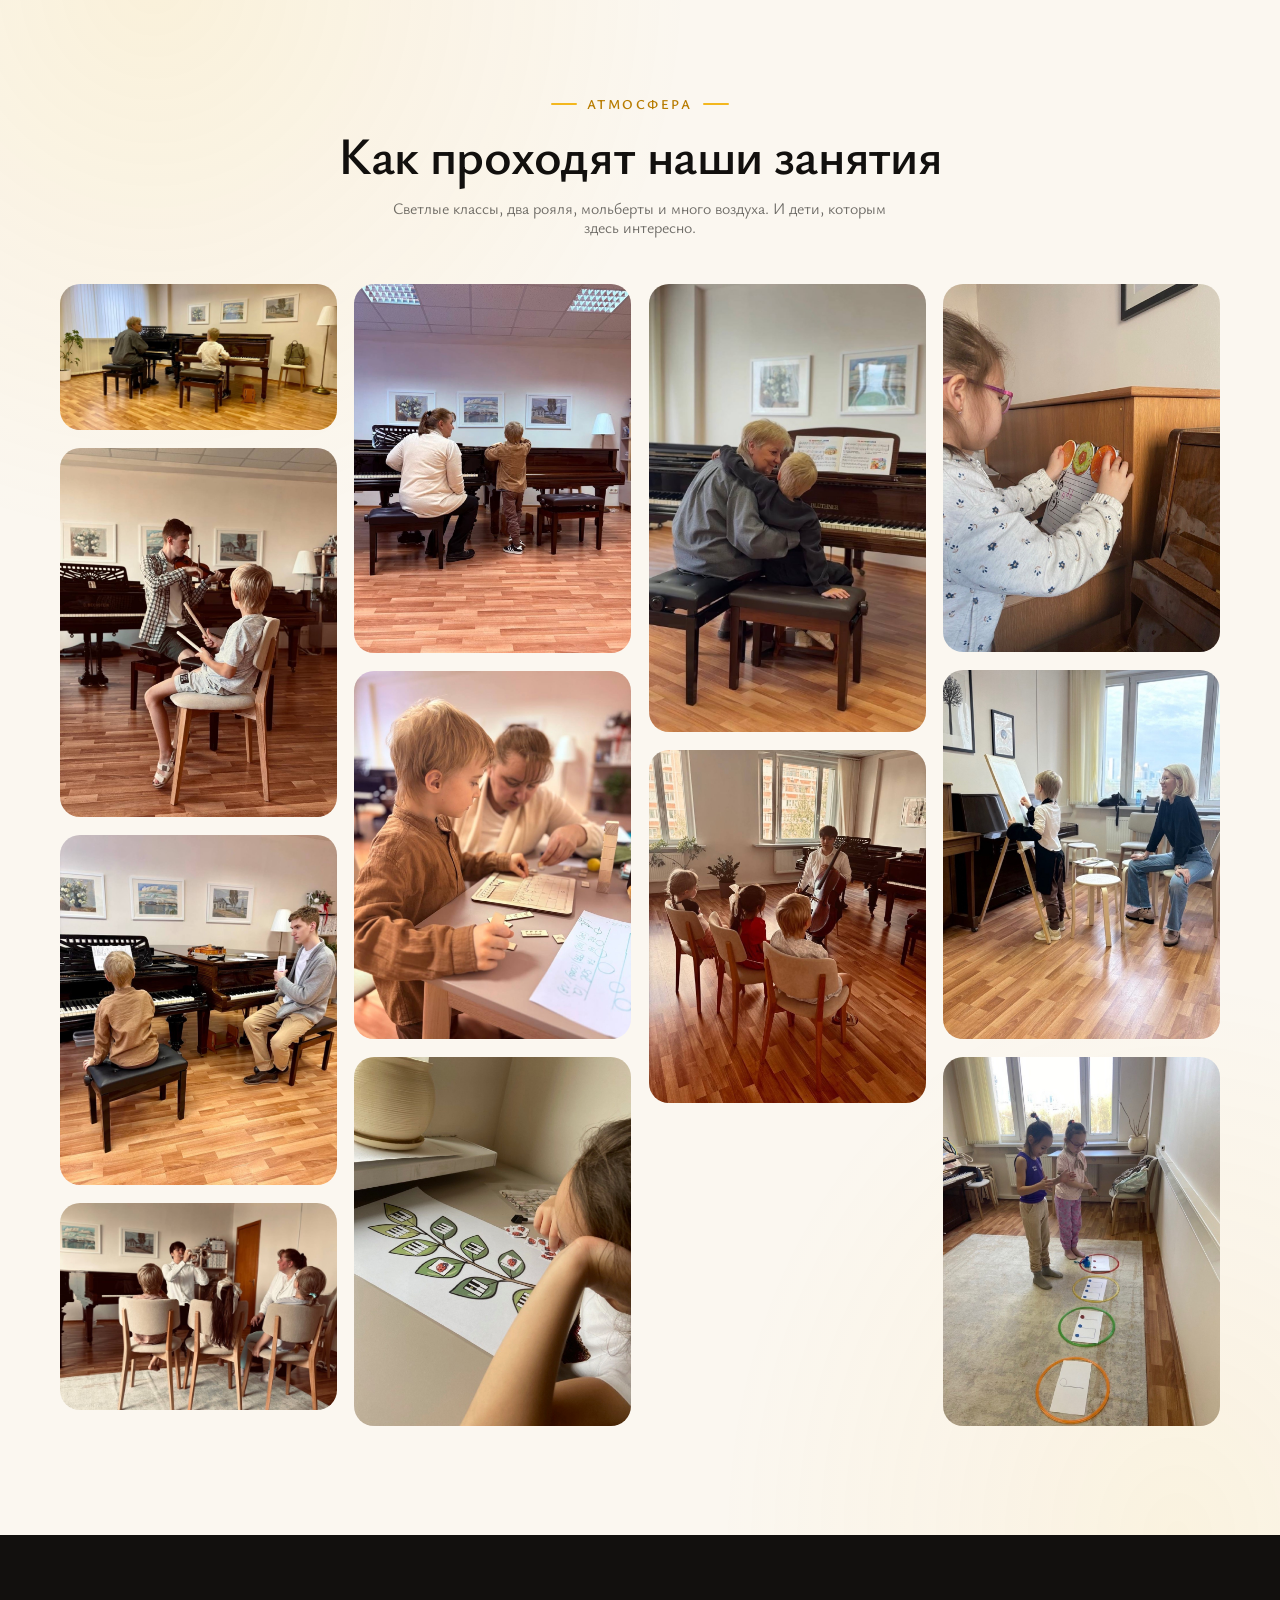
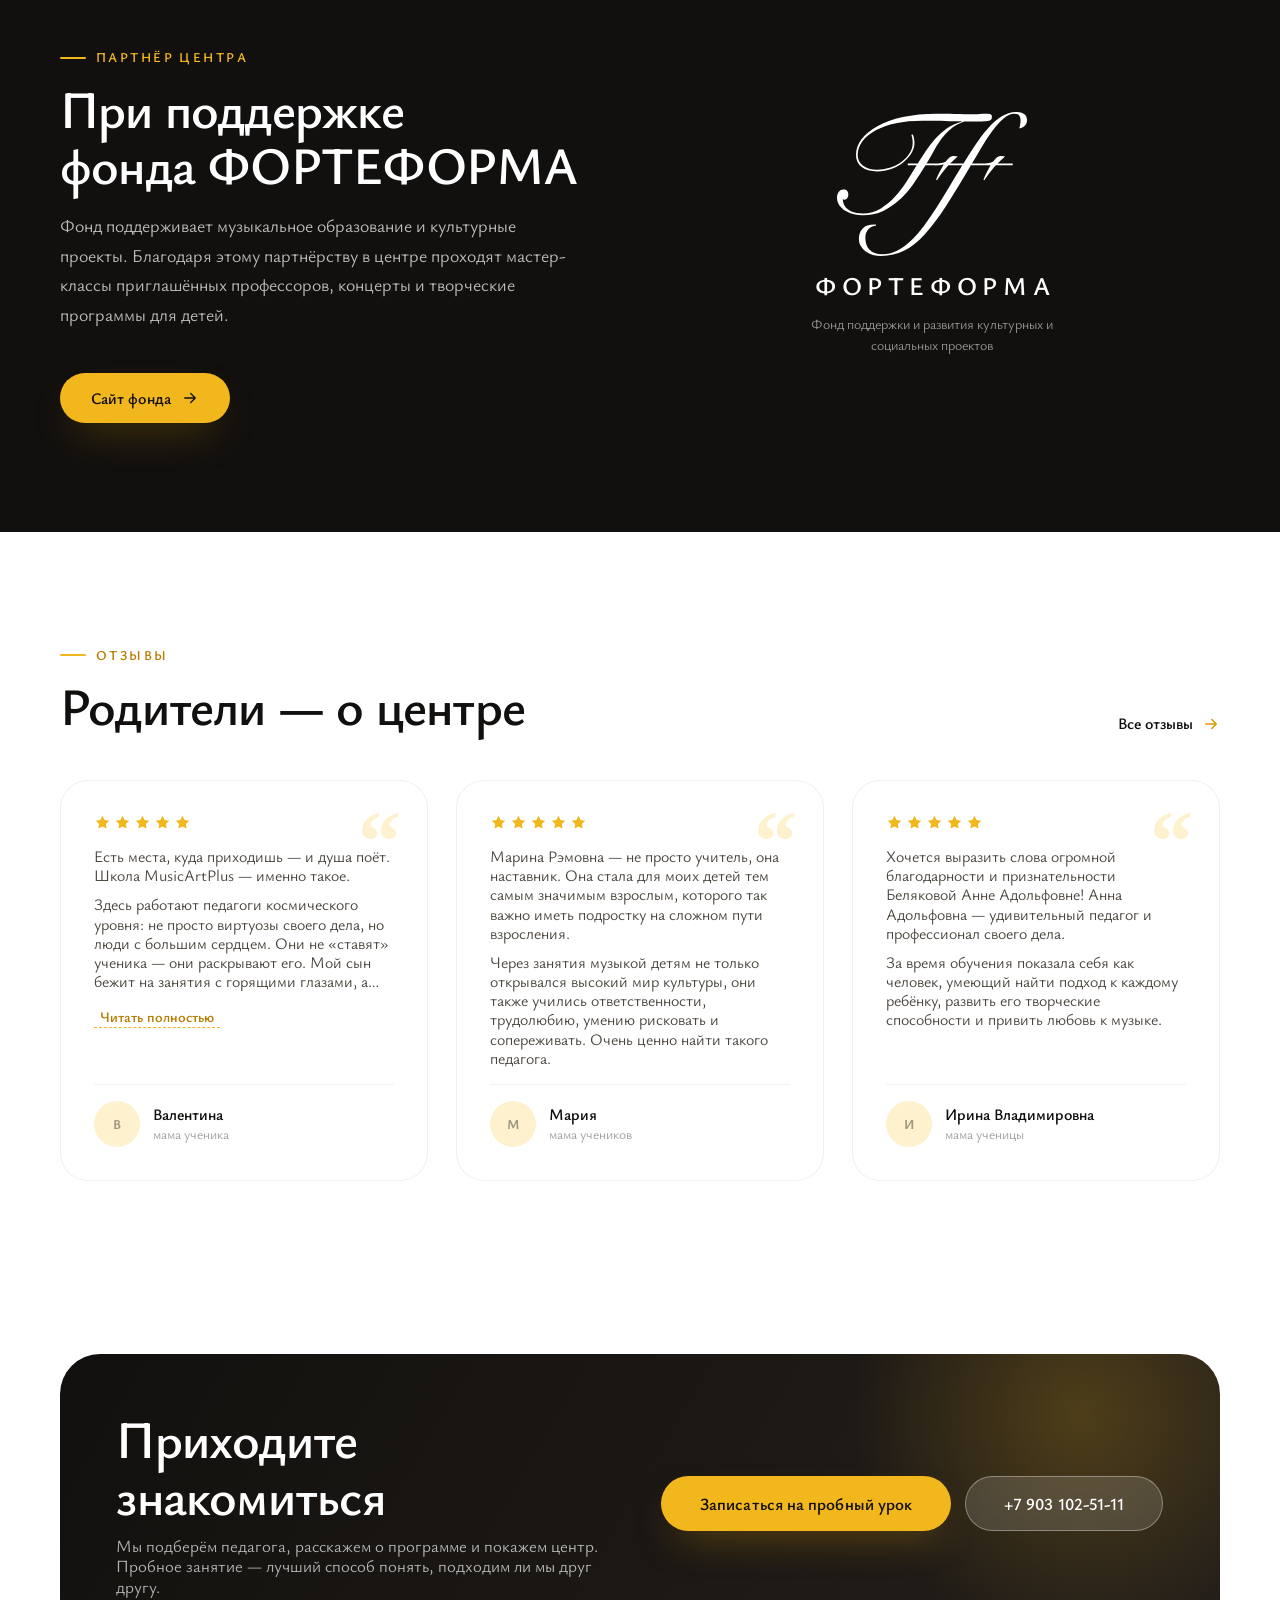
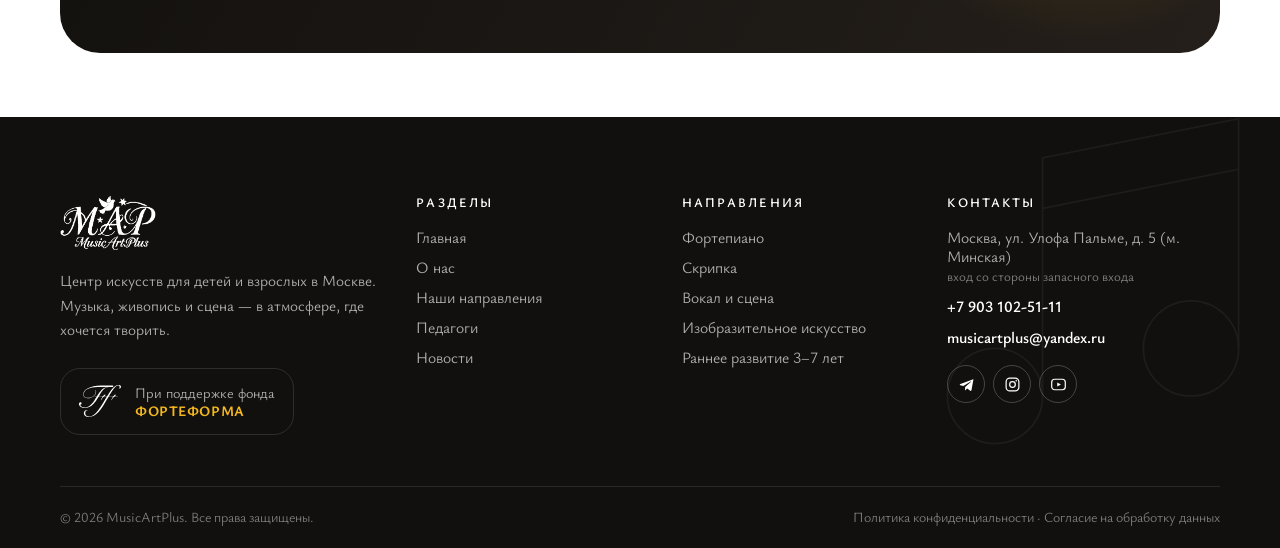
==== commit 3e751644: "Галерея «Атмосфера»: слайдер на телефоне, кладка на десктопе Двенадцать снимков на узком экране вста" ====
--- a/about.html
+++ b/about.html
@@ -17,6 +17,7 @@
 <link rel="preconnect" href="https://fonts.gstatic.com" crossorigin>
 <link href="https://fonts.googleapis.com/css2?family=Ysabeau:ital,wght@0,300..800;1,300..600&family=Ysabeau+SC:wght@500;600;700&display=swap" rel="stylesheet">
 <link rel="stylesheet" href="assets/css/style.css">
+<link rel="stylesheet" href="assets/vendor/swiper/swiper-bundle.min.css">
 </head>
 <body data-page="about" data-hero="dark">
 <div class="preloader" aria-hidden="true">
@@ -141,7 +142,7 @@
         <p class="sec-head__desc">Светлые классы, два рояля, мольберты и много воздуха. И дети, которым здесь интересно.</p>
       </div>
     </div>
-    <div class="reveal"><div class="gallery"><figure><img src="assets/img/gallery/g07.jpg" alt="Занятия в MusicArtPlus" loading="lazy"></figure><figure><img src="assets/img/gallery/g11.jpg" alt="Занятия в MusicArtPlus" loading="lazy"></figure><figure><img src="assets/img/gallery/g02.jpg" alt="Занятия в MusicArtPlus" loading="lazy"></figure><figure><img src="assets/img/gallery/g15.jpg" alt="Занятия в MusicArtPlus" loading="lazy"></figure><figure><img src="assets/img/gallery/g04.jpg" alt="Занятия в MusicArtPlus" loading="lazy"></figure><figure><img src="assets/img/gallery/g03.jpg" alt="Занятия в MusicArtPlus" loading="lazy"></figure><figure><img src="assets/img/gallery/g09.jpg" alt="Занятия в MusicArtPlus" loading="lazy"></figure><figure><img src="assets/img/gallery/g01.jpg" alt="Занятия в MusicArtPlus" loading="lazy"></figure><figure><img src="assets/img/gallery/g12.jpg" alt="Занятия в MusicArtPlus" loading="lazy"></figure><figure><img src="assets/img/gallery/g14.jpg" alt="Занятия в MusicArtPlus" loading="lazy"></figure><figure><img src="assets/img/gallery/g17.jpg" alt="Занятия в MusicArtPlus" loading="lazy"></figure><figure><img src="assets/img/gallery/g19.jpg" alt="Занятия в MusicArtPlus" loading="lazy"></figure></div></div>
+    <div class="reveal"><div class="slider slider--gallery" data-swiper="about-mood" data-swiper-preset="gridMobile"><div class="swiper"><div class="swiper-wrapper gallery"><figure class="swiper-slide"><img src="assets/img/gallery/g07.jpg" alt="Занятия в MusicArtPlus" loading="lazy"></figure><figure class="swiper-slide"><img src="assets/img/gallery/g11.jpg" alt="Занятия в MusicArtPlus" loading="lazy"></figure><figure class="swiper-slide"><img src="assets/img/gallery/g02.jpg" alt="Занятия в MusicArtPlus" loading="lazy"></figure><figure class="swiper-slide"><img src="assets/img/gallery/g15.jpg" alt="Занятия в MusicArtPlus" loading="lazy"></figure><figure class="swiper-slide"><img src="assets/img/gallery/g04.jpg" alt="Занятия в MusicArtPlus" loading="lazy"></figure><figure class="swiper-slide"><img src="assets/img/gallery/g03.jpg" alt="Занятия в MusicArtPlus" loading="lazy"></figure><figure class="swiper-slide"><img src="assets/img/gallery/g09.jpg" alt="Занятия в MusicArtPlus" loading="lazy"></figure><figure class="swiper-slide"><img src="assets/img/gallery/g01.jpg" alt="Занятия в MusicArtPlus" loading="lazy"></figure><figure class="swiper-slide"><img src="assets/img/gallery/g12.jpg" alt="Занятия в MusicArtPlus" loading="lazy"></figure><figure class="swiper-slide"><img src="assets/img/gallery/g14.jpg" alt="Занятия в MusicArtPlus" loading="lazy"></figure><figure class="swiper-slide"><img src="assets/img/gallery/g17.jpg" alt="Занятия в MusicArtPlus" loading="lazy"></figure><figure class="swiper-slide"><img src="assets/img/gallery/g19.jpg" alt="Занятия в MusicArtPlus" loading="lazy"></figure></div></div><div class="swiper-pagination"></div></div></div>
   </div>
 </section>
 
@@ -322,6 +323,7 @@
   </div>
 </div>
 
+<script src="assets/vendor/swiper/swiper-bundle.min.js" defer></script>
 <script src="assets/js/main.js" defer></script>
 
 </body>
--- a/assets/css/style.css
+++ b/assets/css/style.css
@@ -481,12 +481,26 @@
 }
 .slider .swiper-pagination-bullet-active{background:var(--gold);width:26px;border-radius:6px}
 .slider .swiper-pagination-lock{display:none}
+/* Точки прячем, пока Swiper их не создал: иначе пустой блок оставляет отбивку
+   под сеткой, которая на десктопе слайдером не становится. */
+.slider .swiper-pagination:empty{display:none}
 
 /* сетка на десктопе → слайдер на мобильном (Swiper здесь включается по ширине) */
 .slider--grid .swiper-wrapper{display:grid;gap:clamp(18px,2.2vw,30px)}
 .slider--grid-4 .swiper-wrapper{grid-template-columns:repeat(4,1fr)}
 .slider--grid-3 .swiper-wrapper{grid-template-columns:repeat(3,1fr)}
 .slider--grid .swiper.swiper-initialized .swiper-wrapper{display:flex;gap:0}
+
+/* Кладка на десктопе → лента на телефоне. Пока Swiper не включился, обёртка
+   должна быть обычным блоком: в flex-контейнере многоколоночная вёрстка не
+   работает и все снимки встали бы в один столбец. */
+.slider--gallery .swiper-wrapper{display:block}
+.slider--gallery .swiper-slide{display:block}
+.slider--gallery .swiper.swiper-initialized .swiper-wrapper{display:flex;columns:auto;column-gap:0}
+.slider--gallery .swiper.swiper-initialized figure{margin-bottom:0}
+/* В ленте снимки идут в ряд, поэтому подрезаем их к общей высоте — иначе
+   Swiper растянул бы полосу по самому вытянутому кадру. */
+.slider--gallery .swiper.swiper-initialized img{aspect-ratio:4/3;object-fit:cover}
 
 /* стрелки */
 .slider__nav{display:flex;gap:10px}
@@ -630,7 +644,7 @@
 /* карточка педагога в модалке */
 .tm{display:grid;grid-template-columns:300px 1fr;gap:0}
 .tm__media{position:relative;background:var(--cream)}
-.tm__media img{width:100%;height:100%;object-fit:cover;min-height:320px}
+.tm__media img{width:100%;height:100%;object-fit:cover;object-position:center 10%;min-height:320px}
 .tm__body{padding:clamp(26px,3vw,40px)}
 .tm__name{font-size:clamp(24px,2.4vw,32px);font-weight:700;color:var(--ink);letter-spacing:-.02em}
 .tm__role{color:var(--gold-dark);font-weight:600;margin-top:6px}
@@ -1158,7 +1172,10 @@
    29. Страница новости
    ============================================================ */
 .article{
-  padding-top:calc(var(--header-h) + clamp(26px,4vw,52px));
+  /* Шапка перекрывает содержимое, поэтому её высоту компенсируем. Сверху
+     остаётся только воздух: на странице новости нет обложки во всю ширину,
+     и пустое поле под шапкой сразу бросается в глаза. */
+  padding-top:calc(var(--header-h) + clamp(16px,2.2vw,30px));
   padding-bottom:clamp(54px,6.5vw,96px);
 }
 .article .crumbs{margin-bottom:20px}
@@ -1172,9 +1189,17 @@
   margin:clamp(28px,3.4vw,48px) 0 0;border-radius:var(--r-lg);overflow:hidden;background:var(--cream);
   box-shadow:var(--sh-2);
 }
-/* на широких экранах обложка чуть выходит за колонку текста — симметрично */
+/* Обложку, медиаблоки и шапку статьи раздвигаем до обычной ширины сайта,
+   а колонку текста оставляем узкой. Отбивку считаем от окна, а не задаём
+   числом: на промежуточных ширинах жёсткий отступ вылезал бы за экран. */
 @media (min-width:1000px){
-  .article__cover{margin-inline:-70px}
+  .article__head,
+  .article__cover,
+  .article__video,
+  .article__gallery{
+    --pull:max(0px, calc((min(var(--container), 100vw - 2 * var(--gutter)) - 880px) / 2));
+    margin-inline:calc(-1 * var(--pull))
+  }
 }
 .article__cover img{width:100%;aspect-ratio:16/9;object-fit:cover;display:block}
 .article__body{margin-top:clamp(28px,3.4vw,46px);font-size:clamp(16.6px,1.2vw,18.4px);line-height:1.75}
@@ -1423,3 +1448,47 @@
 
 /* у секции уже есть свой заголовок — внутренний заголовок виджета прячем */
 html #SiteWidgetMoyklass139193 .wdgMoyklass-h1{display:none}
+
+/* ---------------------------------------------------------------- 36. Видео и фотографии внутри новости */
+.article__video{margin:clamp(28px,3.4vw,44px) 0 0}
+.video-card--wide{aspect-ratio:16/9;width:100%}
+/* Вертикальный ролик снят на телефон: во всю ширину он превратился бы в две
+   чёрные полосы по краям, поэтому карточку держим узкой и по центру. */
+.video-card--v{aspect-ratio:9/13;max-width:340px;margin-inline:auto}
+.video-card--v .video-card__play{width:60px;height:60px}
+
+.article__gallery{
+  margin-top:clamp(22px,2.6vw,34px);
+  display:grid;grid-template-columns:repeat(2,1fr);gap:clamp(10px,1.2vw,16px);
+}
+@media (min-width:1000px){
+  .article__gallery{grid-template-columns:repeat(4,1fr)}
+}
+.article__shot{margin:0;border-radius:var(--r-md);overflow:hidden;background:var(--cream)}
+/* Снимки приходят и вертикальные, и горизонтальные — квадрат щадит и те и
+   другие, а сдвиг кадра вверх спасает лица от обрезки. */
+.article__shot img{
+  display:block;width:100%;aspect-ratio:1/1;object-fit:cover;object-position:center 30%;
+  transition:transform .8s var(--e);
+}
+.article__shot:hover img{transform:scale(1.04)}
+
+/* Вертикальное видео в окне просмотра */
+.modal__box--video.is-vertical{width:min(420px,100%)}
+.modal__box--video.is-vertical .modal__video{aspect-ratio:9/16}
+
+/* ---------------------------------------------------------------- 37. Текст из редактора */
+/* Редактор отдаёт несколько абзацев подряд. Без этого правила они слипаются
+   в сплошную стену — на узком экране это особенно заметно. */
+.rich > p + p{margin-top:16px}
+.rich > ul,.rich > ol{margin-top:14px;padding-left:22px}
+.rich > ul{list-style:disc}
+.rich > ol{list-style:decimal}
+.rich > ul li + li,.rich > ol li + li{margin-top:6px}
+.rich > h3,.rich > h4{margin-top:24px}
+
+/* Блок «Кто мы» на странице «О нас»: отбивка от заголовка и укрупнённый
+   первый абзац — как в остальных вводных блоках сайта. */
+.about-split__text{margin-top:22px}
+.about-split__text > p:first-child{font-size:clamp(17px,1.35vw,20px);line-height:1.6;color:var(--ink-80)}
+
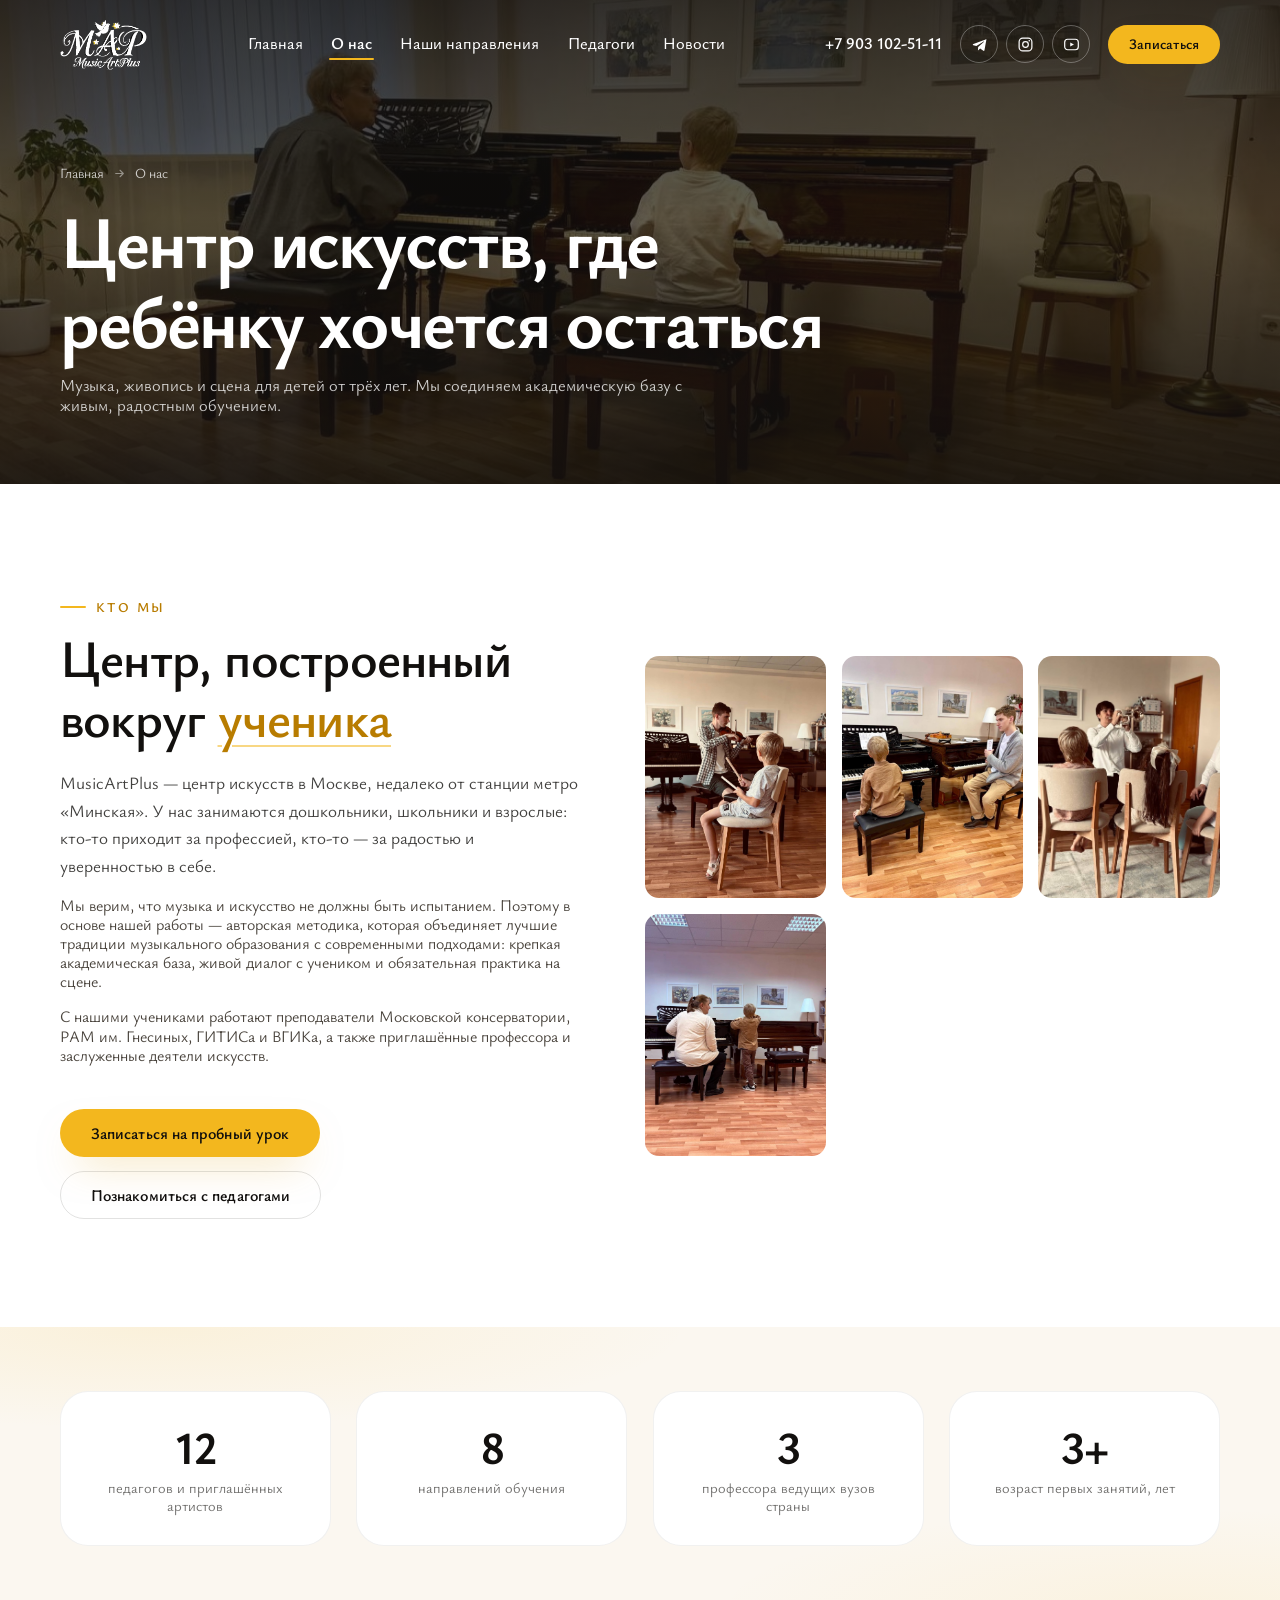
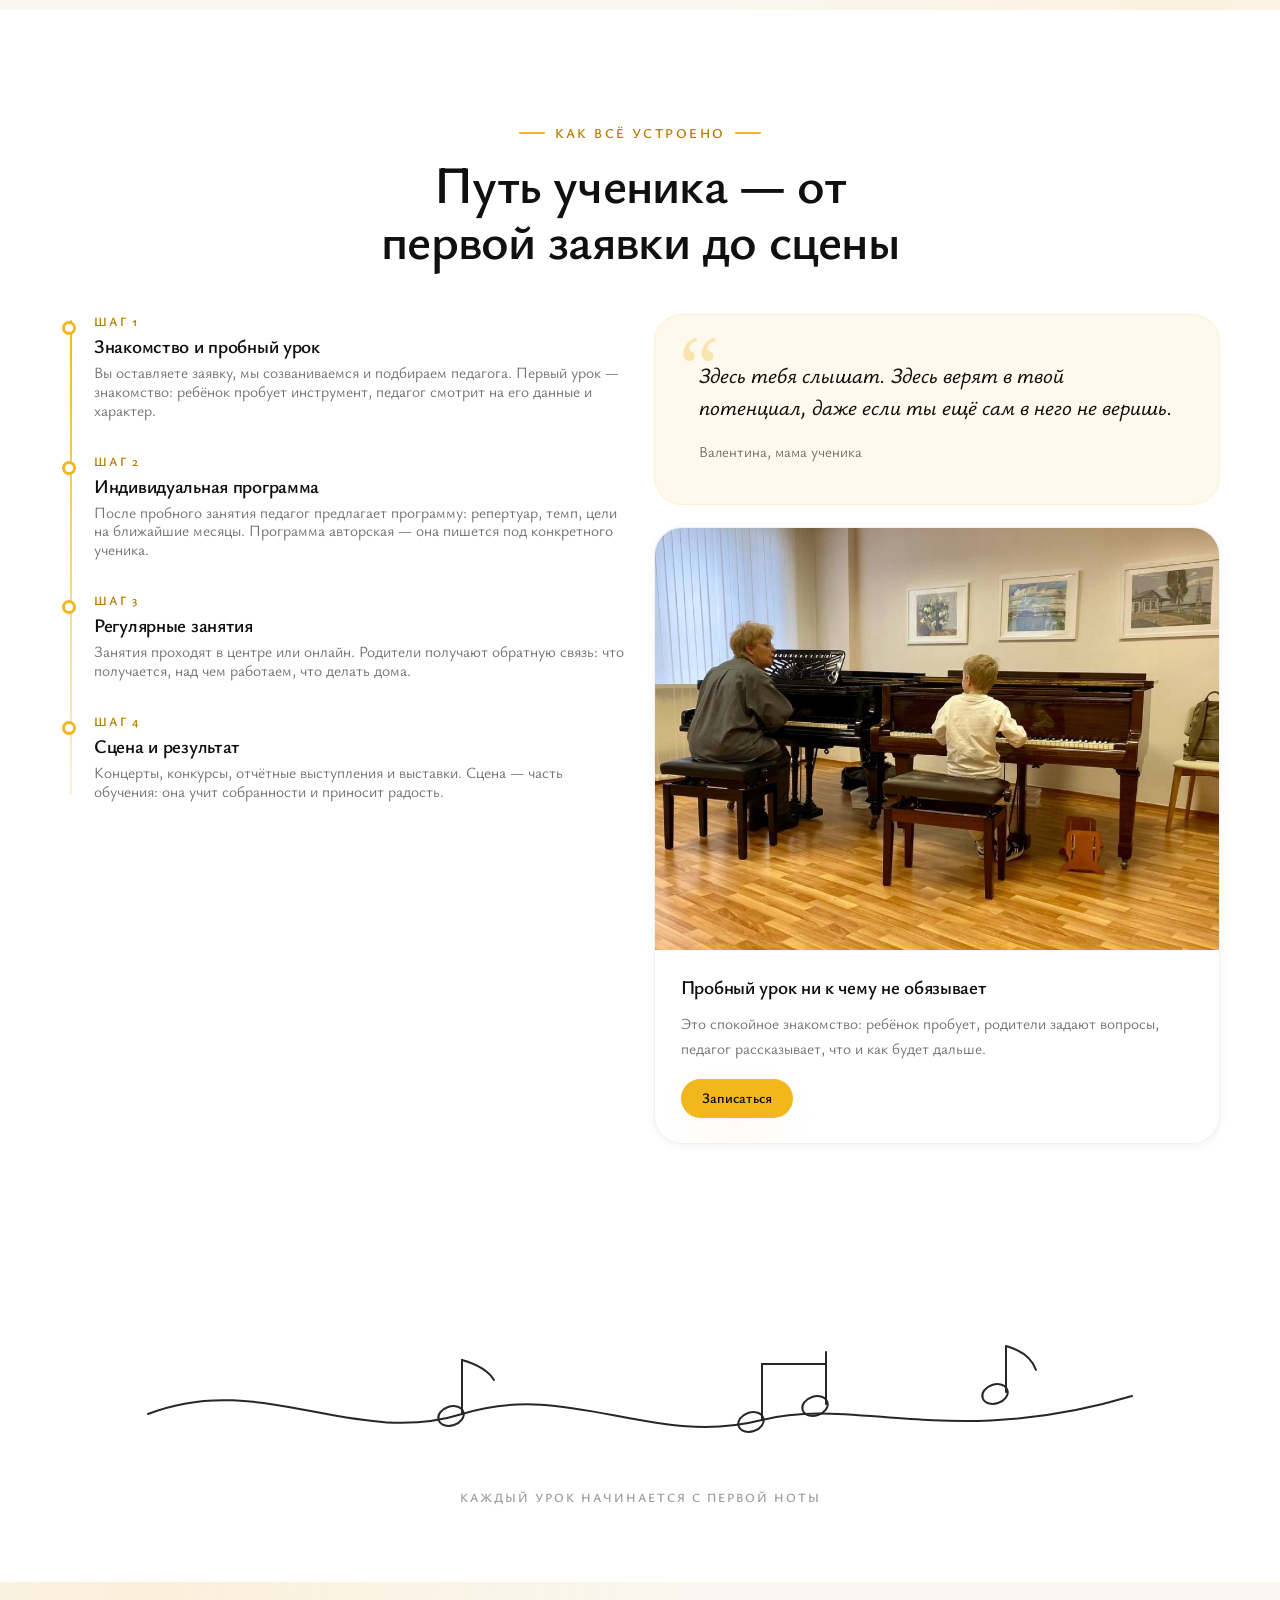
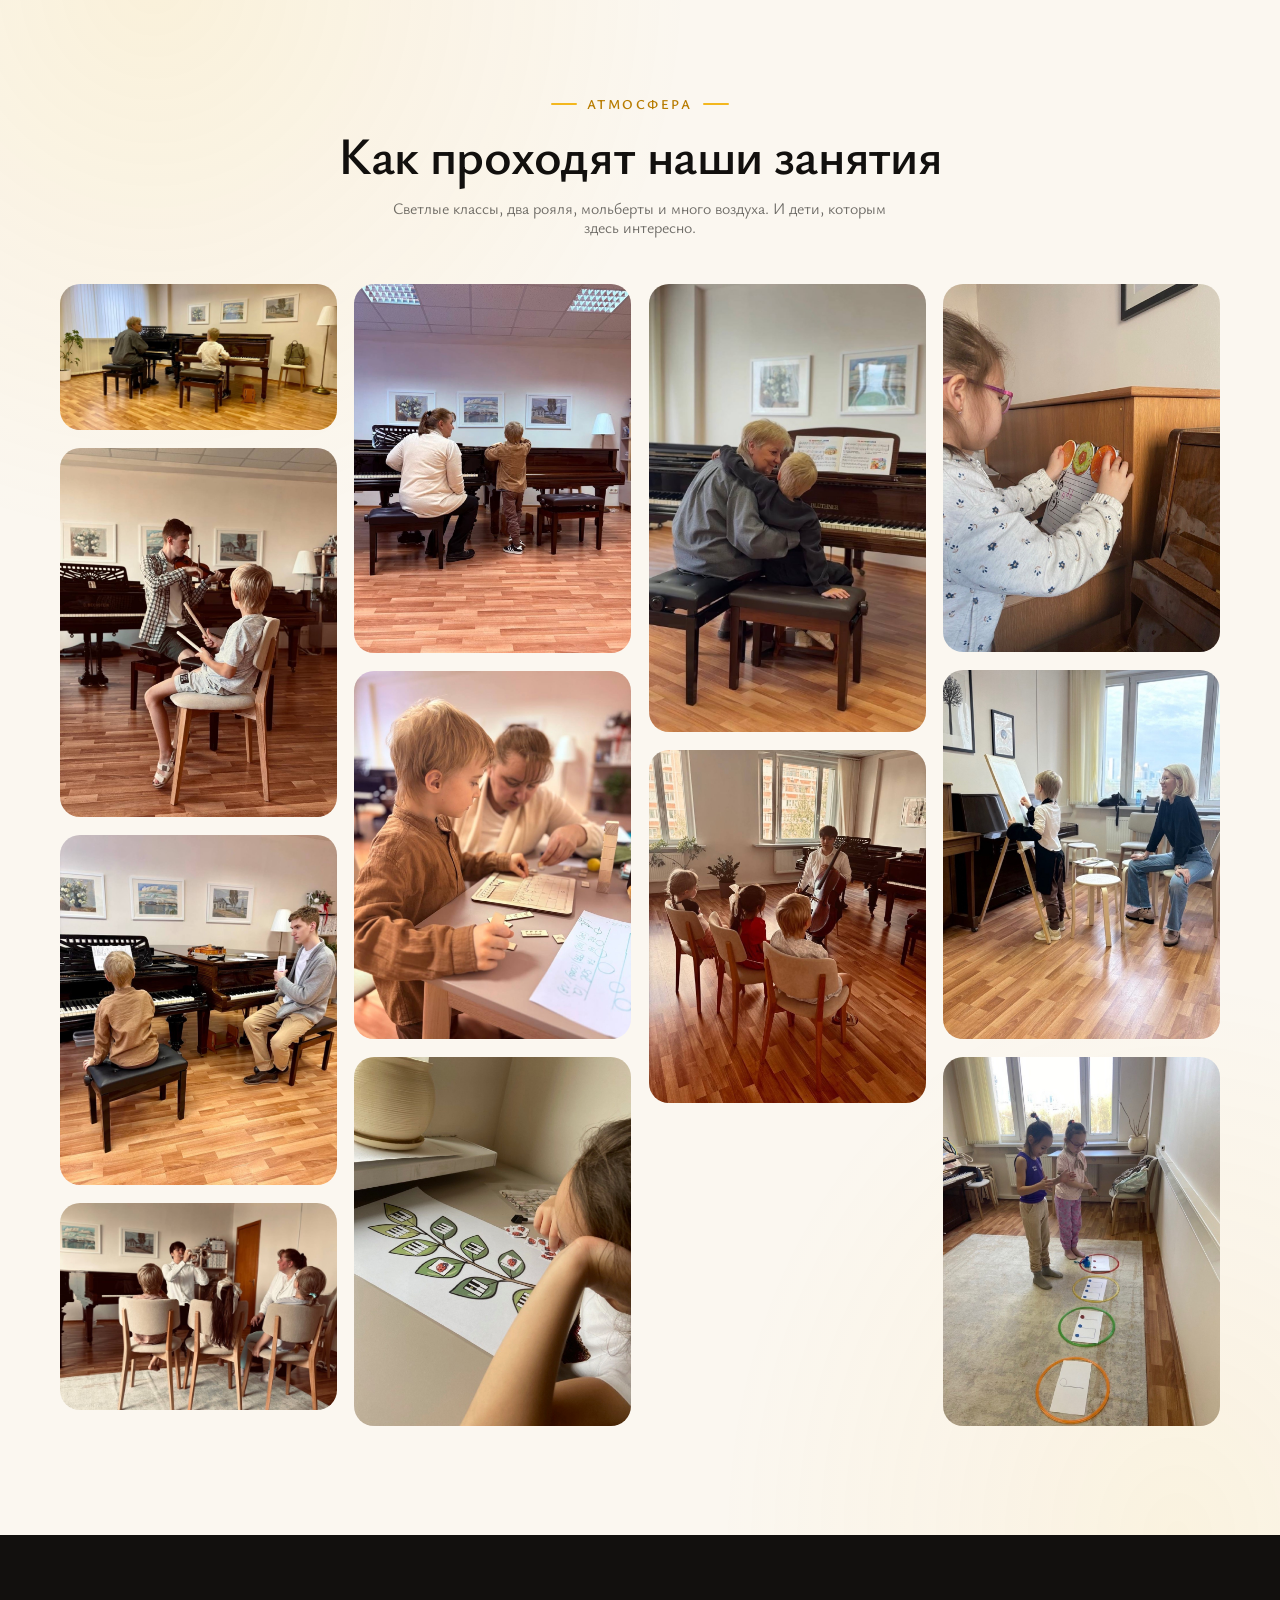
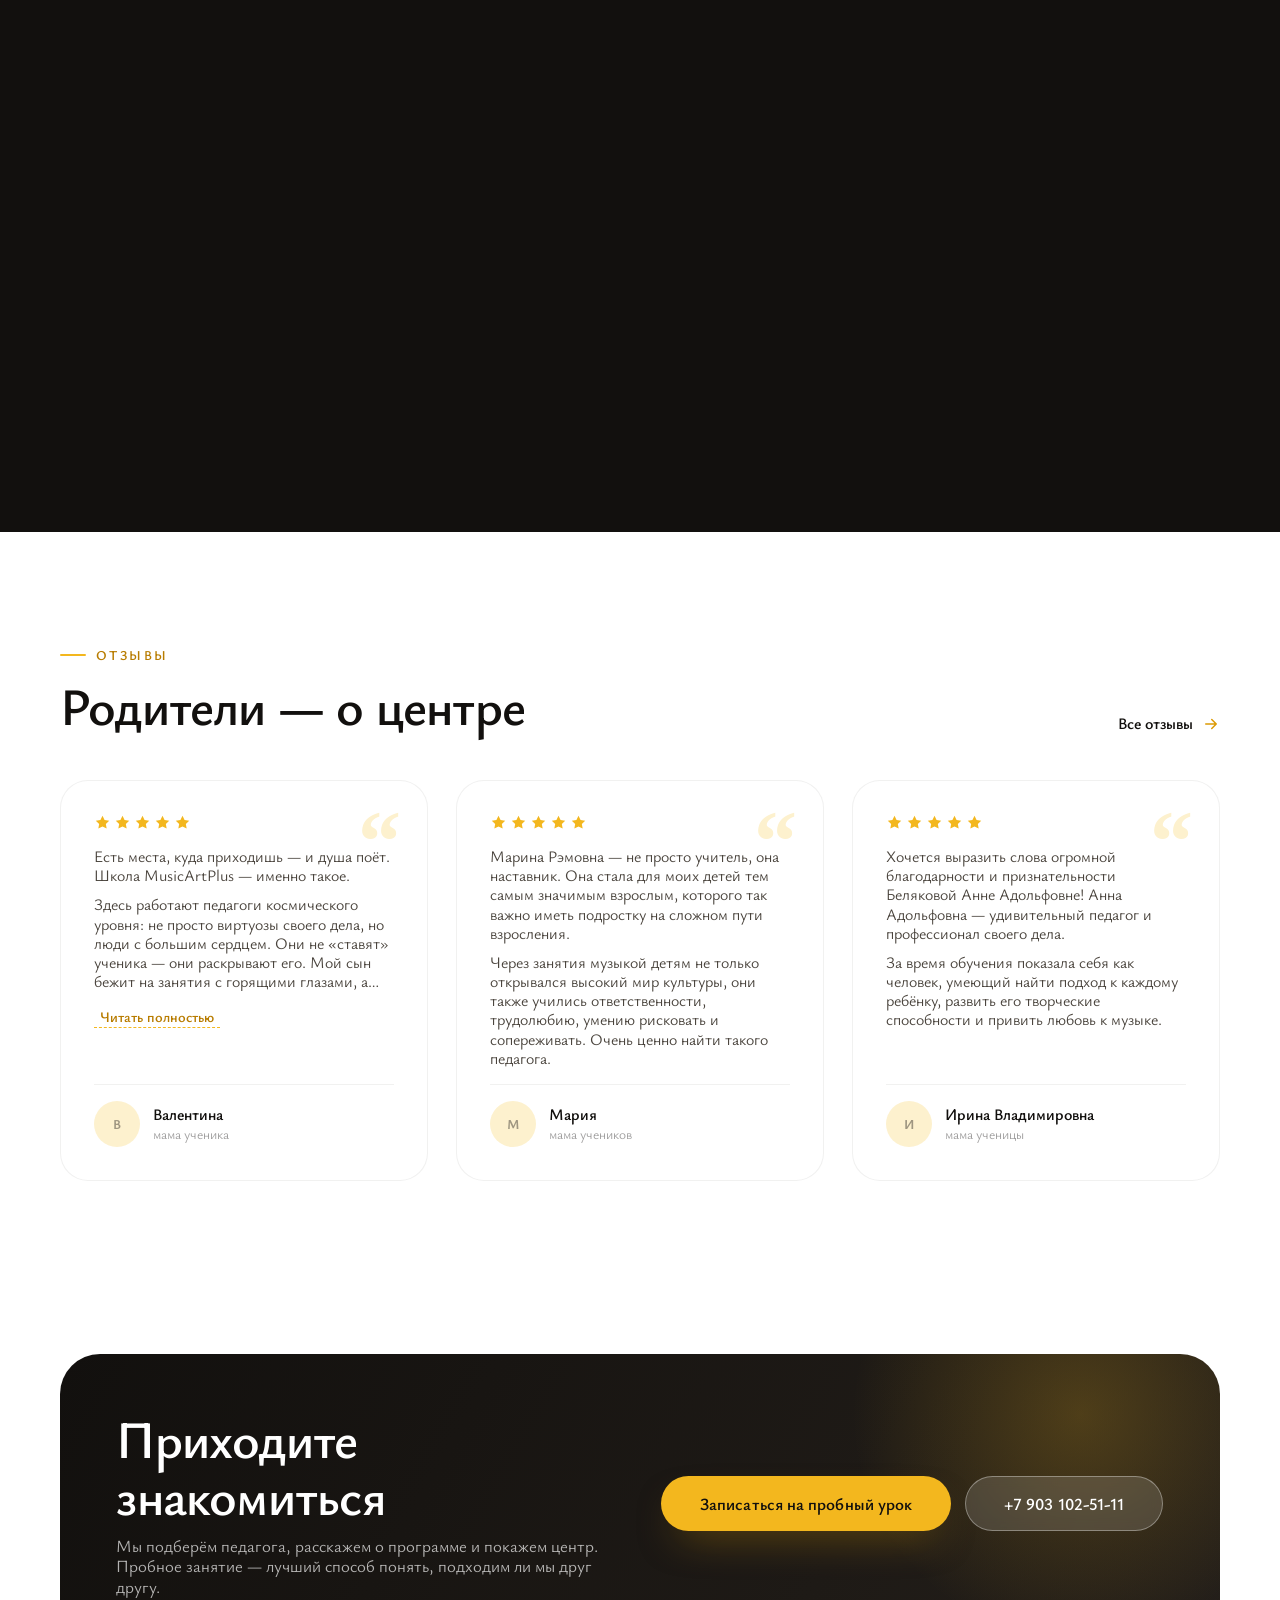
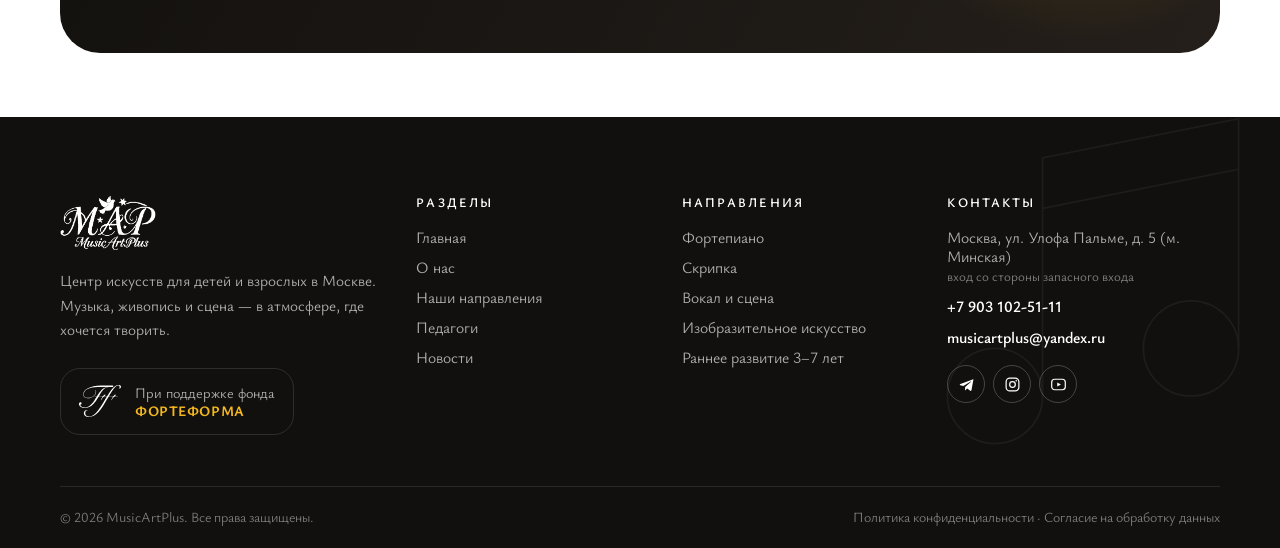
==== commit 1144e0f2: "Цифры считаются сами, заявки уходят на почту и в Telegram Цифры на главной и на странице «О нас» наб" ====
--- a/about.html
+++ b/about.html
@@ -8,6 +8,7 @@
 <meta name="description" content="О центре искусств MusicArtPlus: авторская методика, педагоги ведущих вузов, обучение музыке, живописи и актёрскому мастерству с 3 лет.">
 <meta name="theme-color" content="#F3B71E">
 <link rel="icon" href="assets/img/ui/favicon.png" type="image/png">
+<link rel="apple-touch-icon" href="assets/img/ui/favicon.png">
 <meta property="og:type" content="website">
 <meta property="og:title" content="О нас — центр искусств MusicArtPlus в Москве">
 <meta property="og:description" content="О центре искусств MusicArtPlus: авторская методика, педагоги ведущих вузов, обучение музыке, живописи и актёрскому мастерству с 3 лет.">
@@ -77,7 +78,7 @@
 
 <section class="section section--cream section--tight">
   <div class="container">
-    <div class="stats"><div class="stat reveal" data-delay="0"><b>11</b><span class="stat__l">педагогов и приглашённых артистов</span></div><div class="stat reveal" data-delay="1"><b>8</b><span class="stat__l">направлений обучения</span></div><div class="stat reveal" data-delay="2"><b>3</b><span class="stat__l">профессора ведущих вузов страны</span></div><div class="stat reveal" data-delay="3"><b>3+</b><span class="stat__l">возраст первых занятий, лет</span></div></div>
+    <div class="stats"><div class="stat reveal" data-delay="0"><b>12</b><span class="stat__l">педагогов и приглашённых артистов</span></div><div class="stat reveal" data-delay="1"><b>8</b><span class="stat__l">направлений обучения</span></div><div class="stat reveal" data-delay="2"><b>3</b><span class="stat__l">профессора ведущих вузов страны</span></div><div class="stat reveal" data-delay="3"><b>3+</b><span class="stat__l">возраст первых занятий, лет</span></div></div>
   </div>
 </section>
 
--- a/assets/css/style.css
+++ b/assets/css/style.css
@@ -430,6 +430,9 @@
 .about-list .tick{
   flex:none;width:24px;height:24px;border-radius:50%;background:var(--gold-soft);
   display:grid;place-items:center;margin-top:2px;
+  /* Иконку сюда подставляют файлом, а файл рисует себя в currentColor —
+     цвет задаём на гнезде, а не правилом для svg. */
+  color:var(--gold-dark);
 }
 .about-list .tick svg{width:12px;height:12px;stroke:var(--gold-dark);stroke-width:2.6;fill:none}
 
@@ -1205,6 +1208,18 @@
 .article__body{margin-top:clamp(28px,3.4vw,46px);font-size:clamp(16.6px,1.2vw,18.4px);line-height:1.75}
 .article__body p + p{margin-top:18px}
 .article__body p:first-child{font-size:1.06em;color:var(--ink-80)}
+/* Длинные документы — политика, согласие — идут заголовками и списками,
+   поэтому им нужна та же типографика, что и тексту из редактора. */
+.article__body h2{font-size:clamp(22px,2vw,27px);line-height:1.2;margin-top:clamp(30px,3vw,42px)}
+.article__body h3{font-size:clamp(18px,1.4vw,20.5px);font-weight:600;margin-top:26px}
+.article__body h2 + p,.article__body h3 + p{margin-top:12px}
+.article__body ul,.article__body ol{margin-top:14px;padding-left:24px}
+.article__body ul{list-style:disc}
+.article__body ol{list-style:decimal}
+.article__body li + li{margin-top:8px}
+.article__body li::marker{color:var(--gold-dark)}
+.article__body a{color:var(--gold-dark);text-decoration:underline;text-underline-offset:3px}
+.article__body a:hover{color:var(--ink)}
 .article__foot{
   margin-top:clamp(34px,4vw,56px);padding-top:26px;border-top:1px solid var(--ink-06);
   display:flex;justify-content:space-between;gap:18px;flex-wrap:wrap;align-items:center;
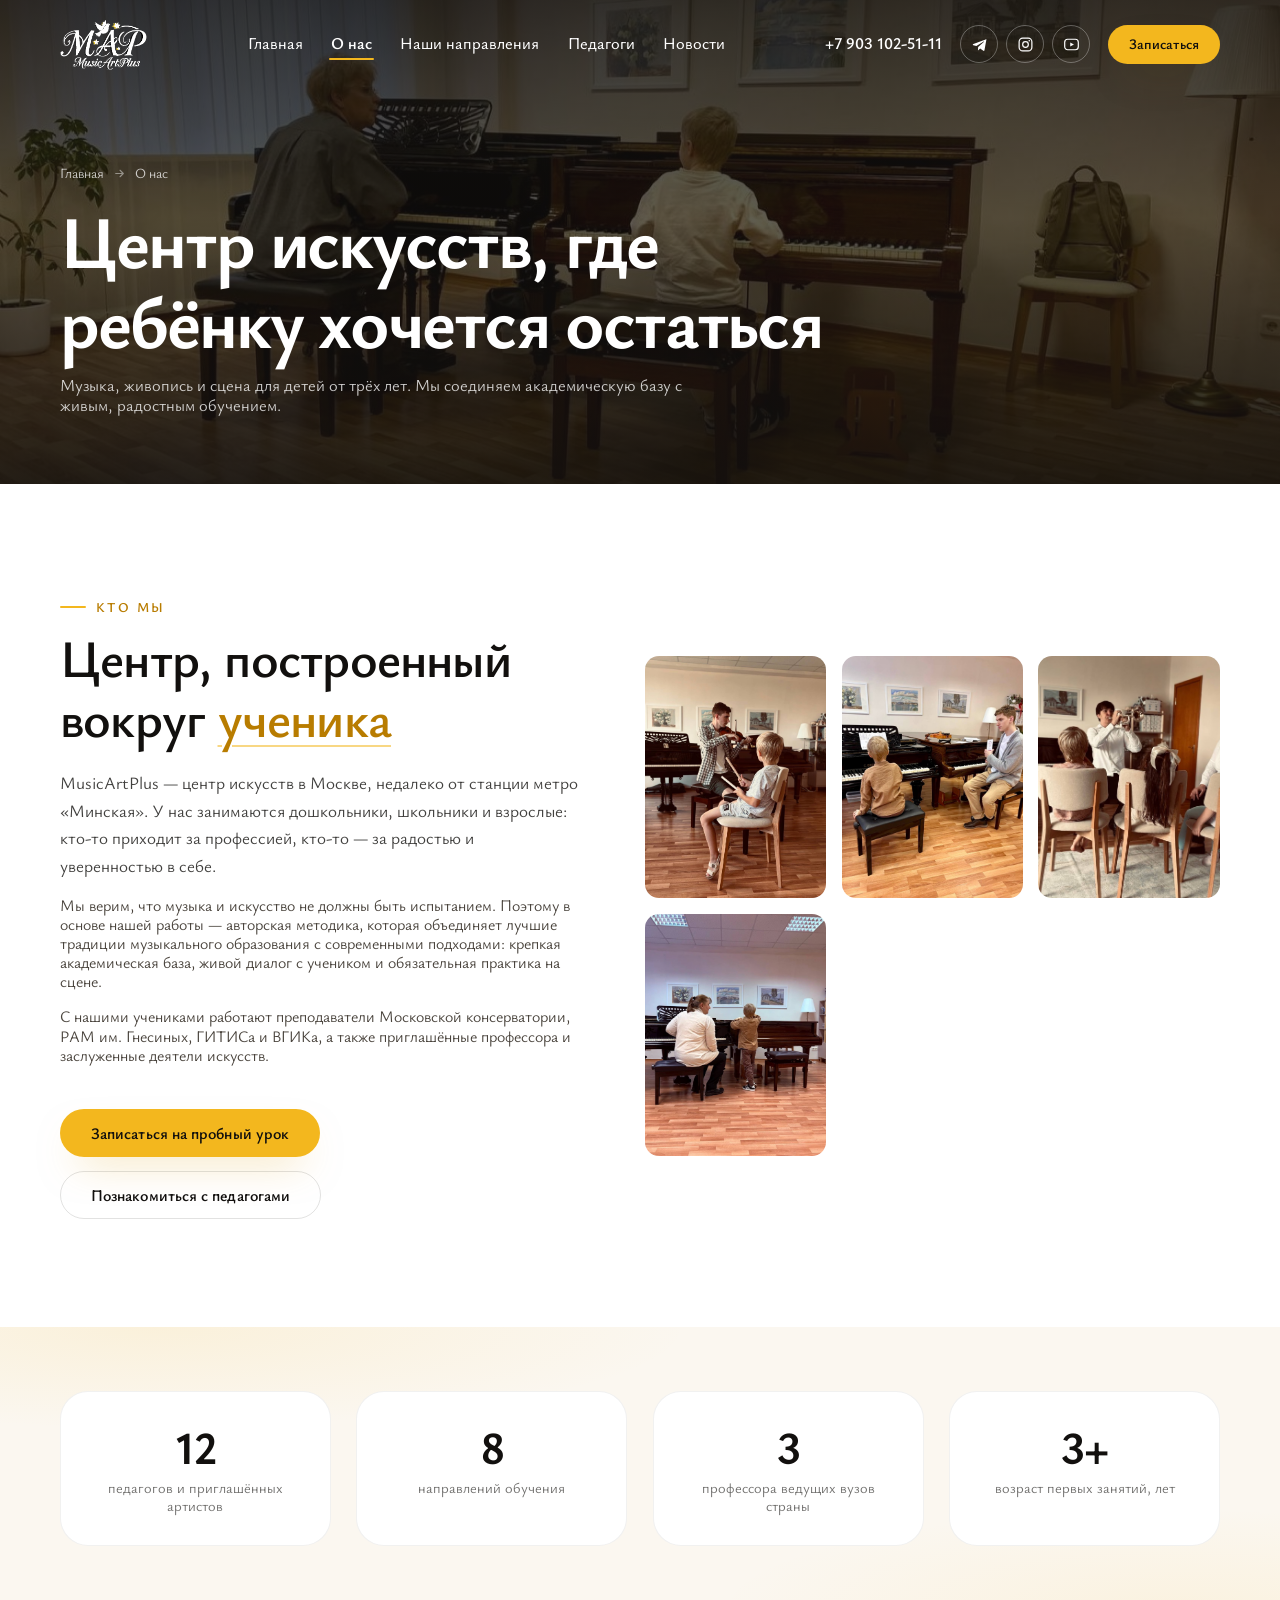
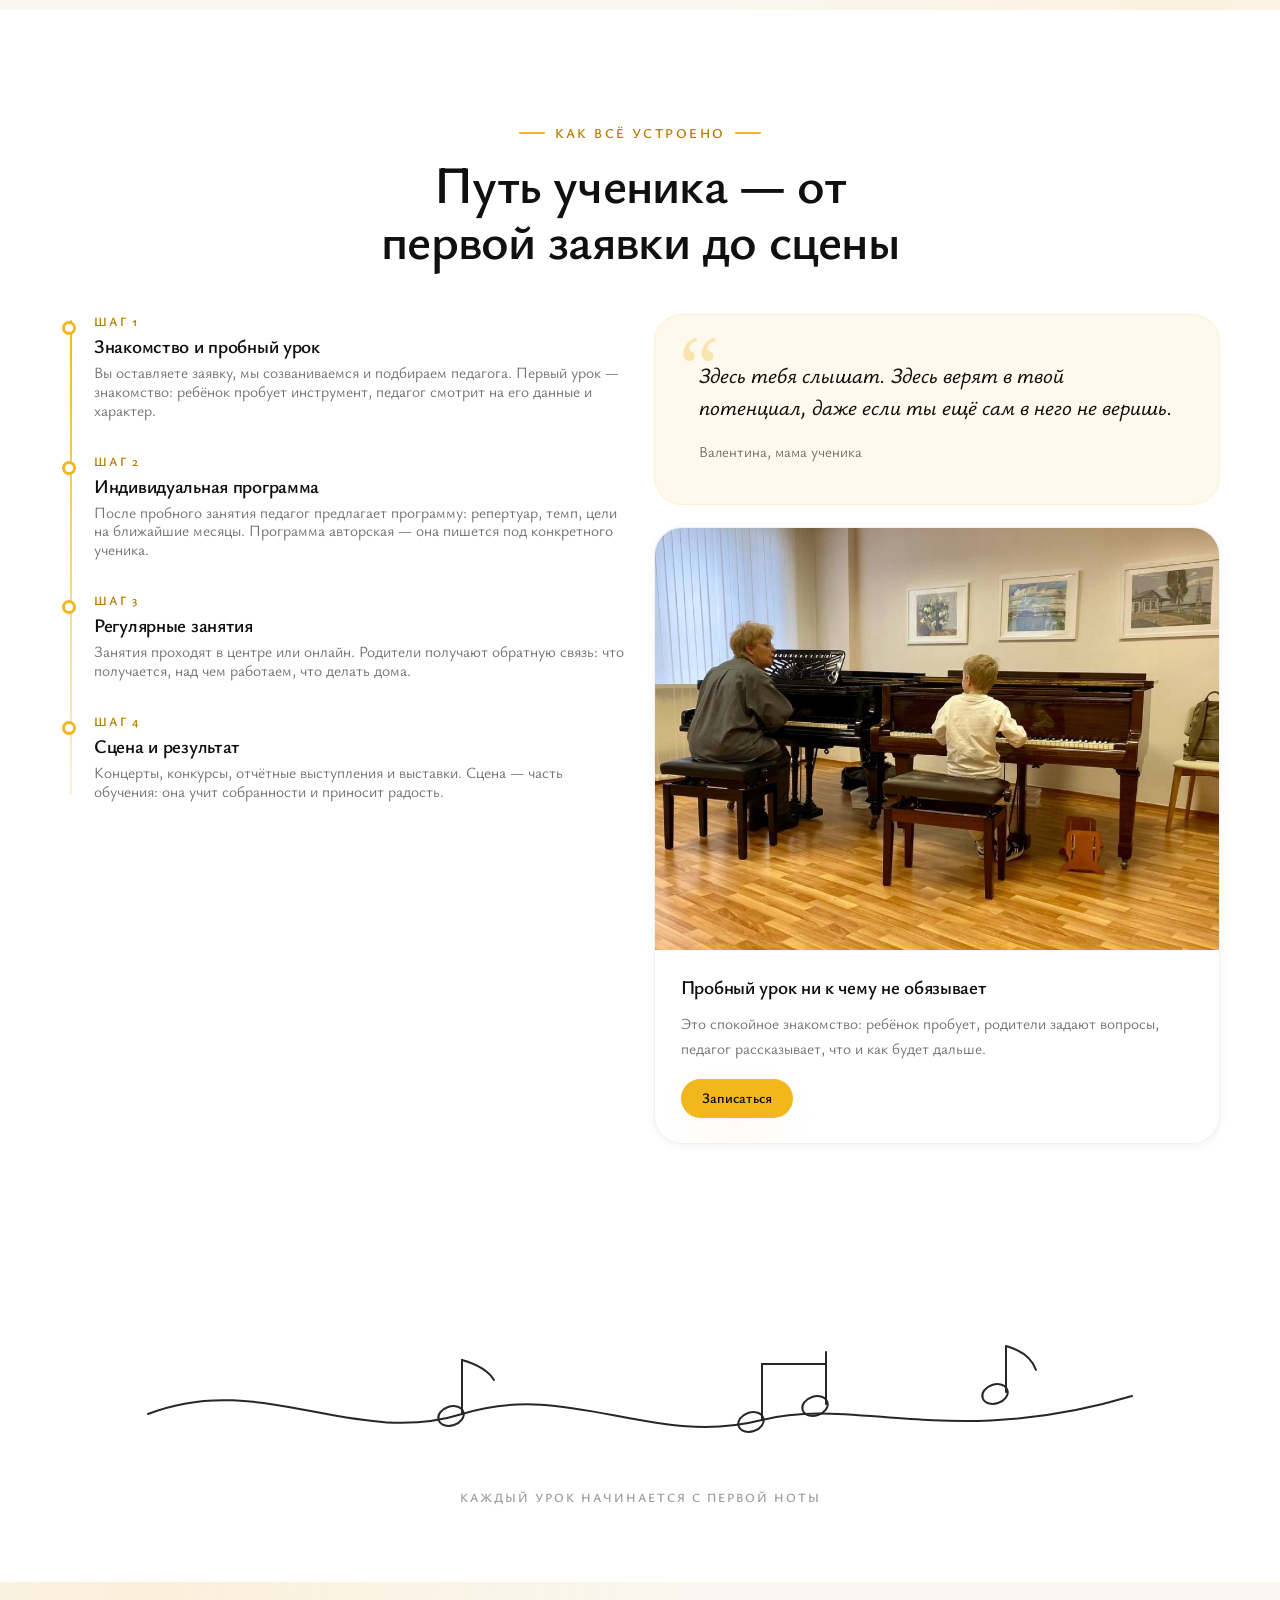
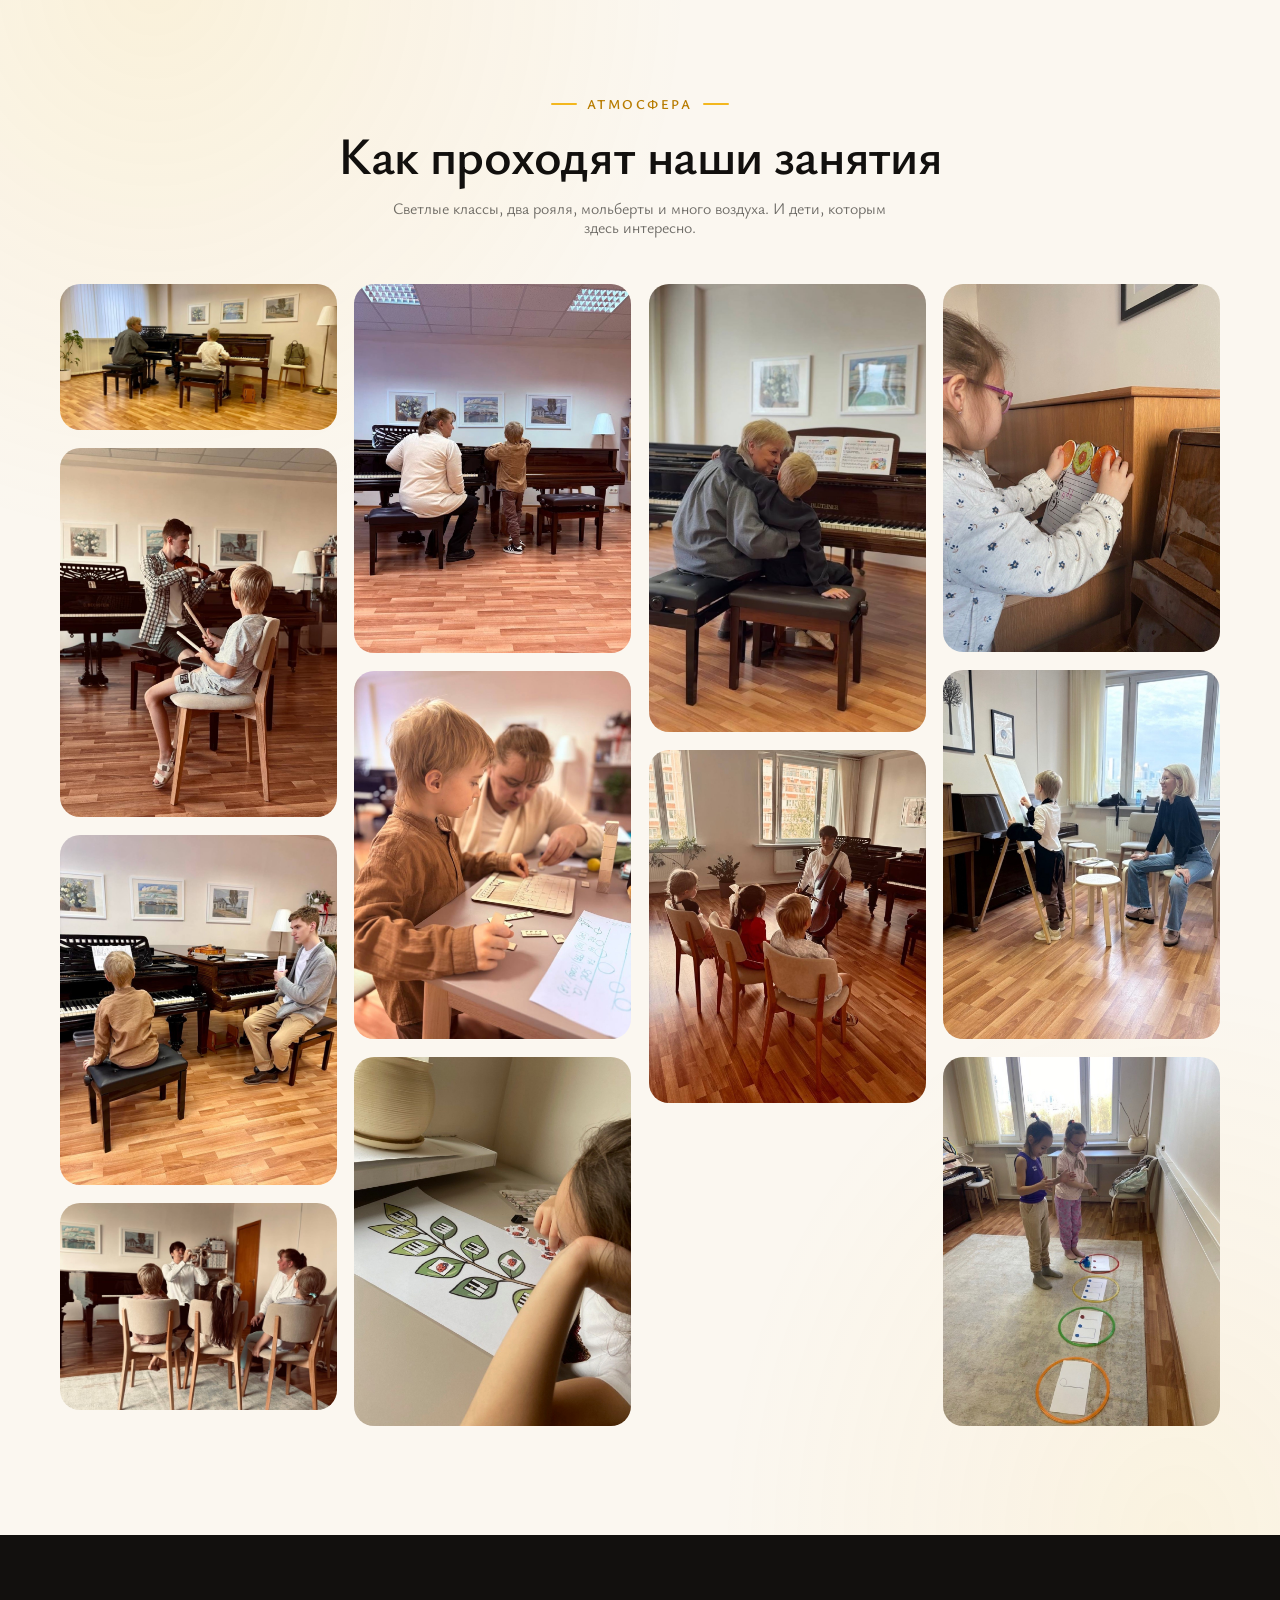
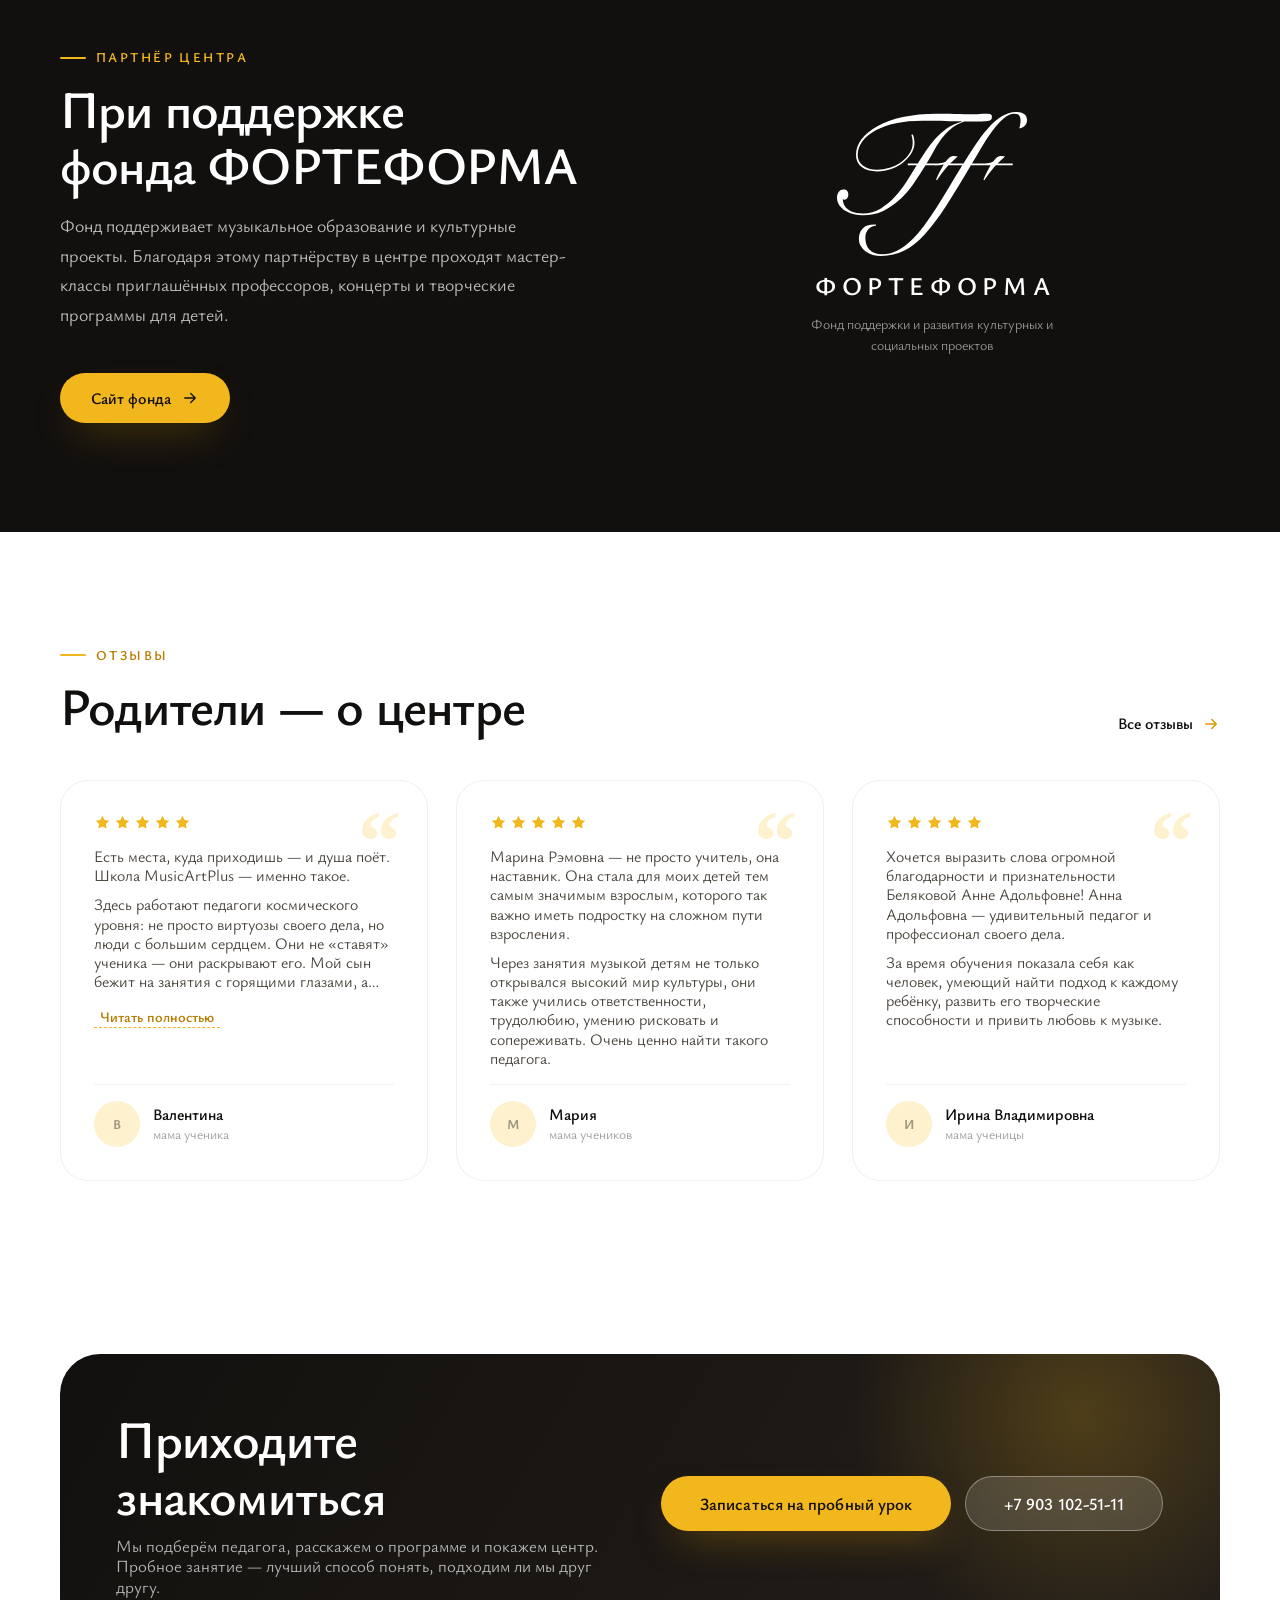
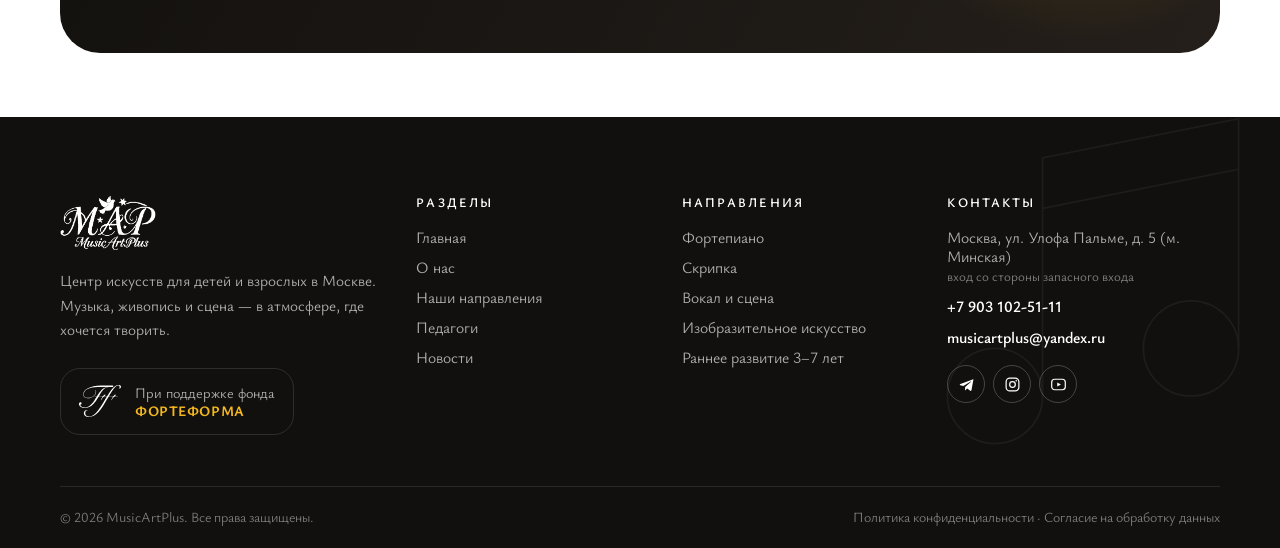
==== commit 99901a29: "После отправки форма уступает место подтверждению Заявка уходила, а форма оставалась на экране с зап" ====
--- a/about.html
+++ b/about.html
@@ -298,7 +298,10 @@
             <span>Я согласен(-на) на обработку персональных данных и принимаю <a href="#">политику конфиденциальности</a></span>
           </label>
           <button class="btn btn--gold btn--block btn--lg" type="submit" data-label="Отправить заявку">Отправить заявку</button>
-          <div class="form__ok">Спасибо! Заявка принята — мы перезвоним в ближайшее рабочее время.</div>
+          <div class="form__ok" role="status" aria-live="polite">
+            <span class="form__ok-ico"><svg viewBox="0 0 24 24" aria-hidden="true"><path d="M4 12.6l5.2 5.2L20 6.6"/></svg></span>
+            <span>Спасибо! Заявка принята — мы перезвоним в ближайшее рабочее время.</span>
+          </div>
           <p class="form__note">Или выберите время сами в системе «Мой класс» —
             <a data-bk-crm href="#" target="_blank" rel="noopener" style="color:var(--gold-dark);font-weight:600">открыть расписание</a></p>
         </form>
--- a/assets/css/style.css
+++ b/assets/css/style.css
@@ -827,10 +827,22 @@
 .check a{color:var(--gold-dark);text-decoration:underline;text-underline-offset:2px}
 .form__note{font-size:13.4px;color:var(--ink-40);text-align:center}
 .form__ok{
-  display:none;padding:16px 18px;border-radius:14px;background:var(--gold-mist);border:1px solid var(--gold);
-  color:var(--gold-dark);font-weight:600;font-size:15.5px;text-align:center;
-}
-.form.is-sent .form__ok{display:block}
+  display:none;padding:28px 22px;border-radius:16px;background:var(--gold-mist);border:1px solid var(--gold);
+  color:var(--ink);font-weight:600;font-size:16px;line-height:1.5;text-align:center;
+}
+/* Отправленную форму убираем целиком: заявка уже ушла, и заполненные поля
+   рядом с подтверждением только сбивают с толку. */
+.form.is-sent > *:not(.form__ok){display:none}
+.form.is-sent .form__ok{display:grid;justify-items:center;gap:14px;animation:formOk .32s ease-out both}
+.form__ok-ico{
+  flex:none;width:56px;height:56px;border-radius:50%;background:var(--gold);color:var(--ink);
+  display:grid;place-items:center;
+}
+/* Значок «галочка» нарисован обводкой: без этих свойств браузер зальёт
+   контур и вместо галочки получится клякса. */
+.form__ok-ico svg{width:27px;height:27px;fill:none;stroke:currentColor;stroke-width:2.6;
+  stroke-linecap:round;stroke-linejoin:round}
+@keyframes formOk{from{opacity:0;transform:translateY(10px) scale(.97)}to{opacity:1;transform:none}}
 
 /* CTA-полоса */
 .cta-band{
@@ -1163,6 +1175,9 @@
   text-transform:uppercase;color:var(--gold-dark);margin-bottom:3px}
 .bk__ctx b{color:var(--ink);font-size:16.5px;line-height:1.25;font-weight:600}
 .bk__main .form{margin-top:22px}
+/* Когда заявка отправлена, в колонке остаётся только подтверждение —
+   ставим его по центру, иначе снизу зияет пустота во всю высоту окна. */
+.bk__main:has(.form.is-sent){display:flex;flex-direction:column;justify-content:center}
 .field select{appearance:none;background-image:url("data:image/svg+xml,%3Csvg xmlns='http://www.w3.org/2000/svg' viewBox='0 0 24 24' fill='none' stroke='%234A443D' stroke-width='2' stroke-linecap='round'%3E%3Cpath d='M6 9l6 6 6-6'/%3E%3C/svg%3E");
   background-repeat:no-repeat;background-position:right 16px center;background-size:18px;padding-right:46px;cursor:pointer}
 
